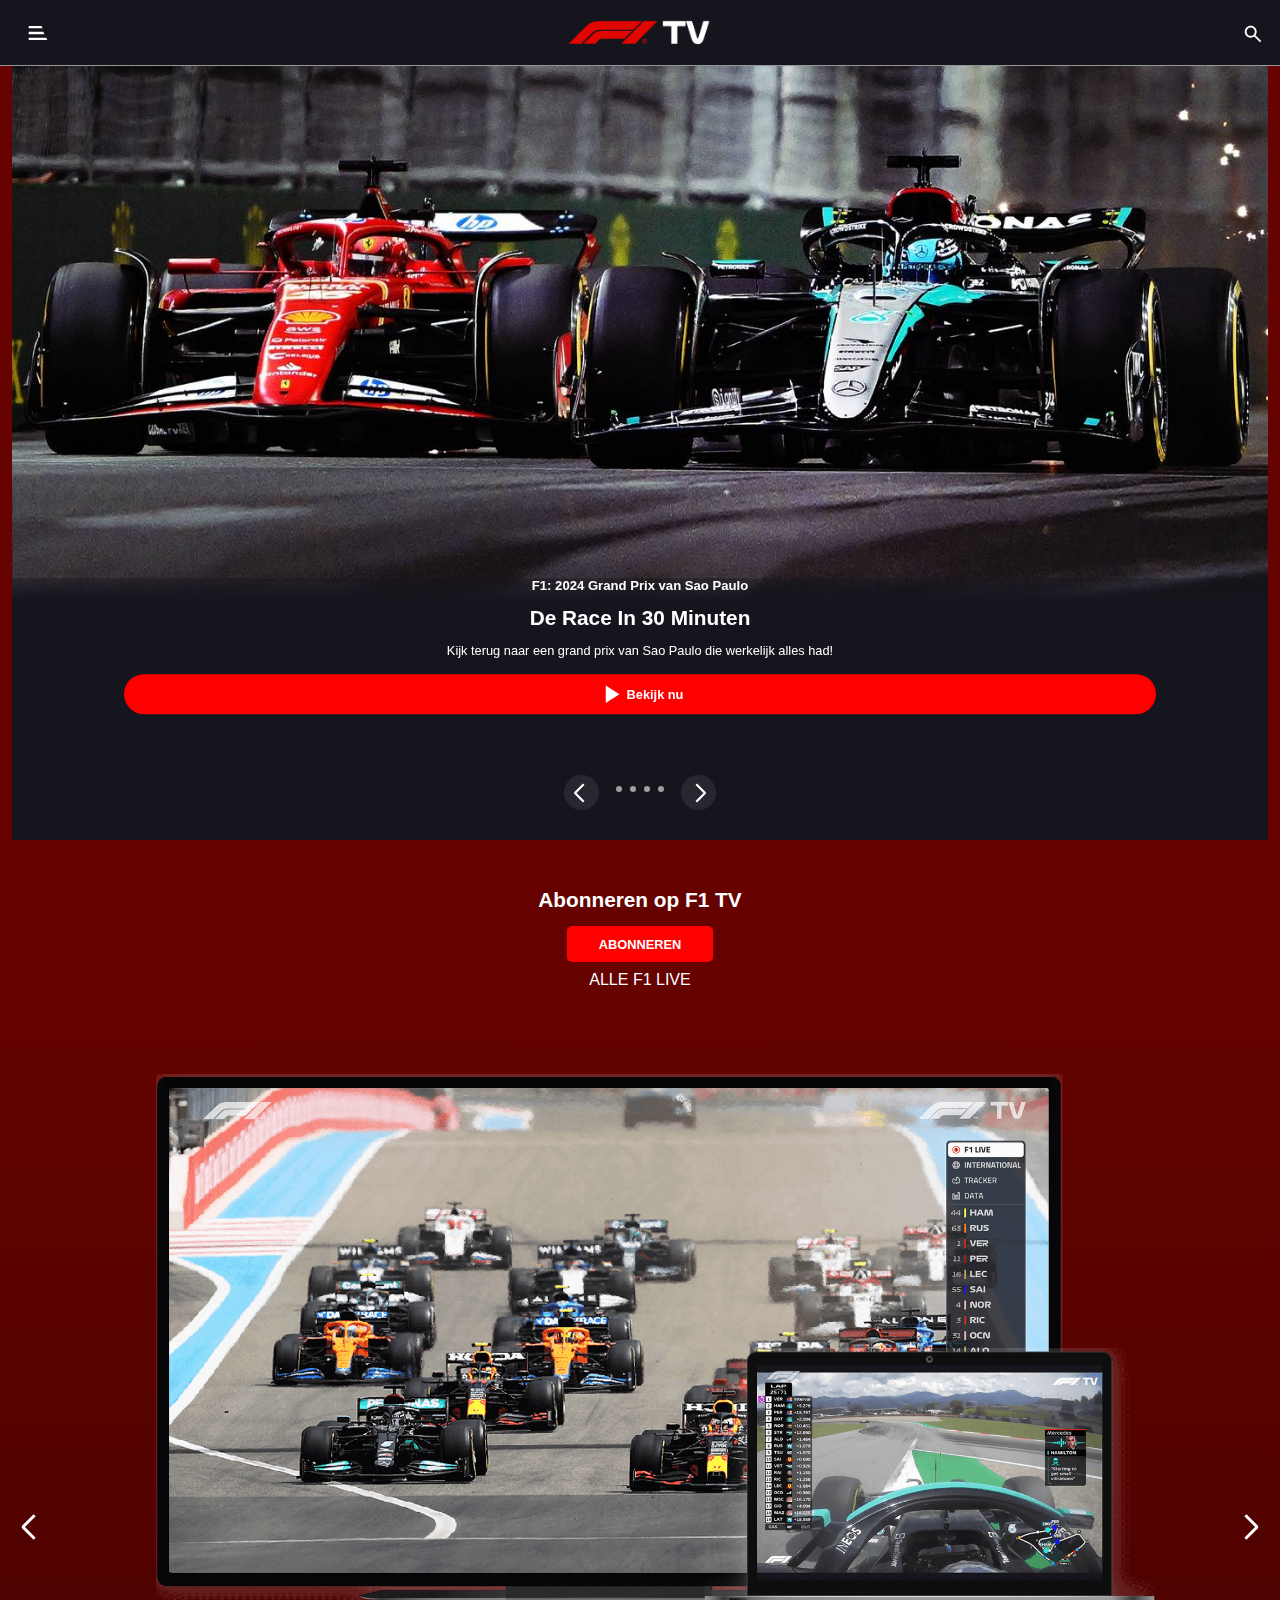
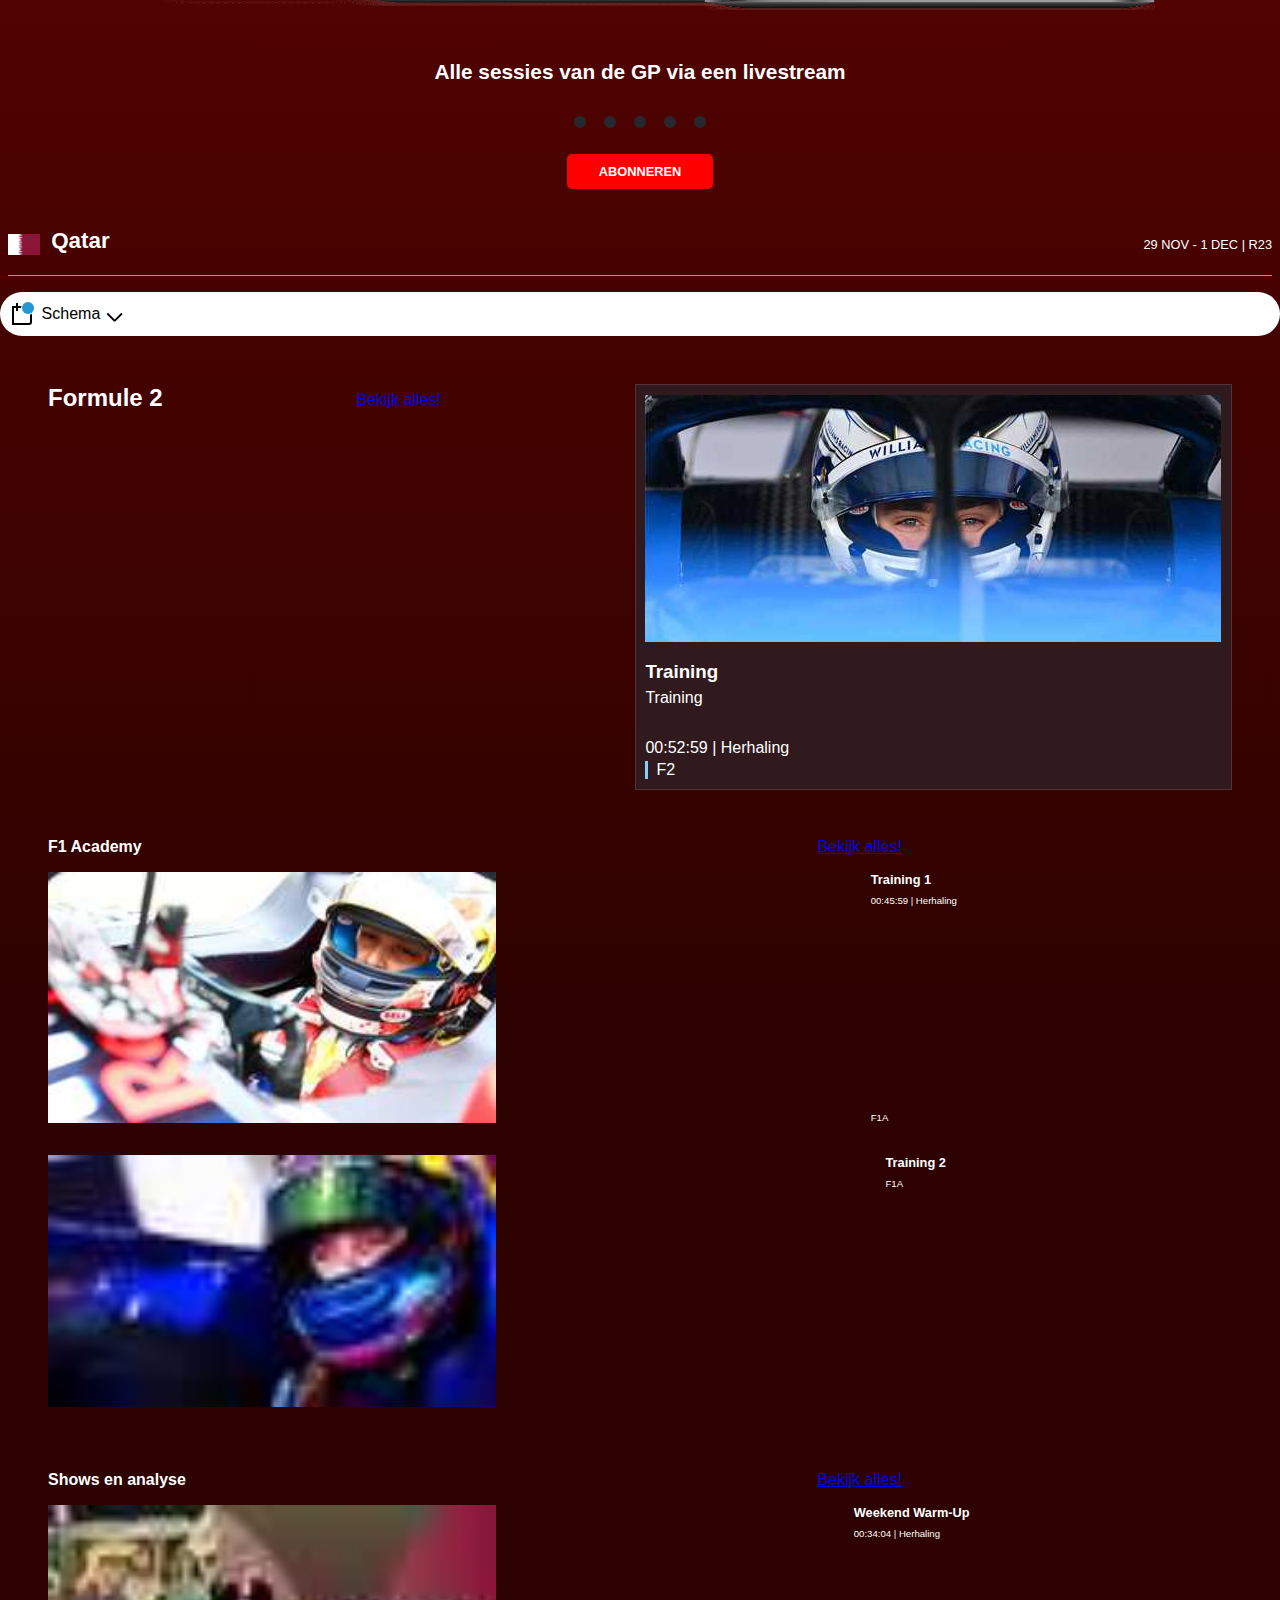
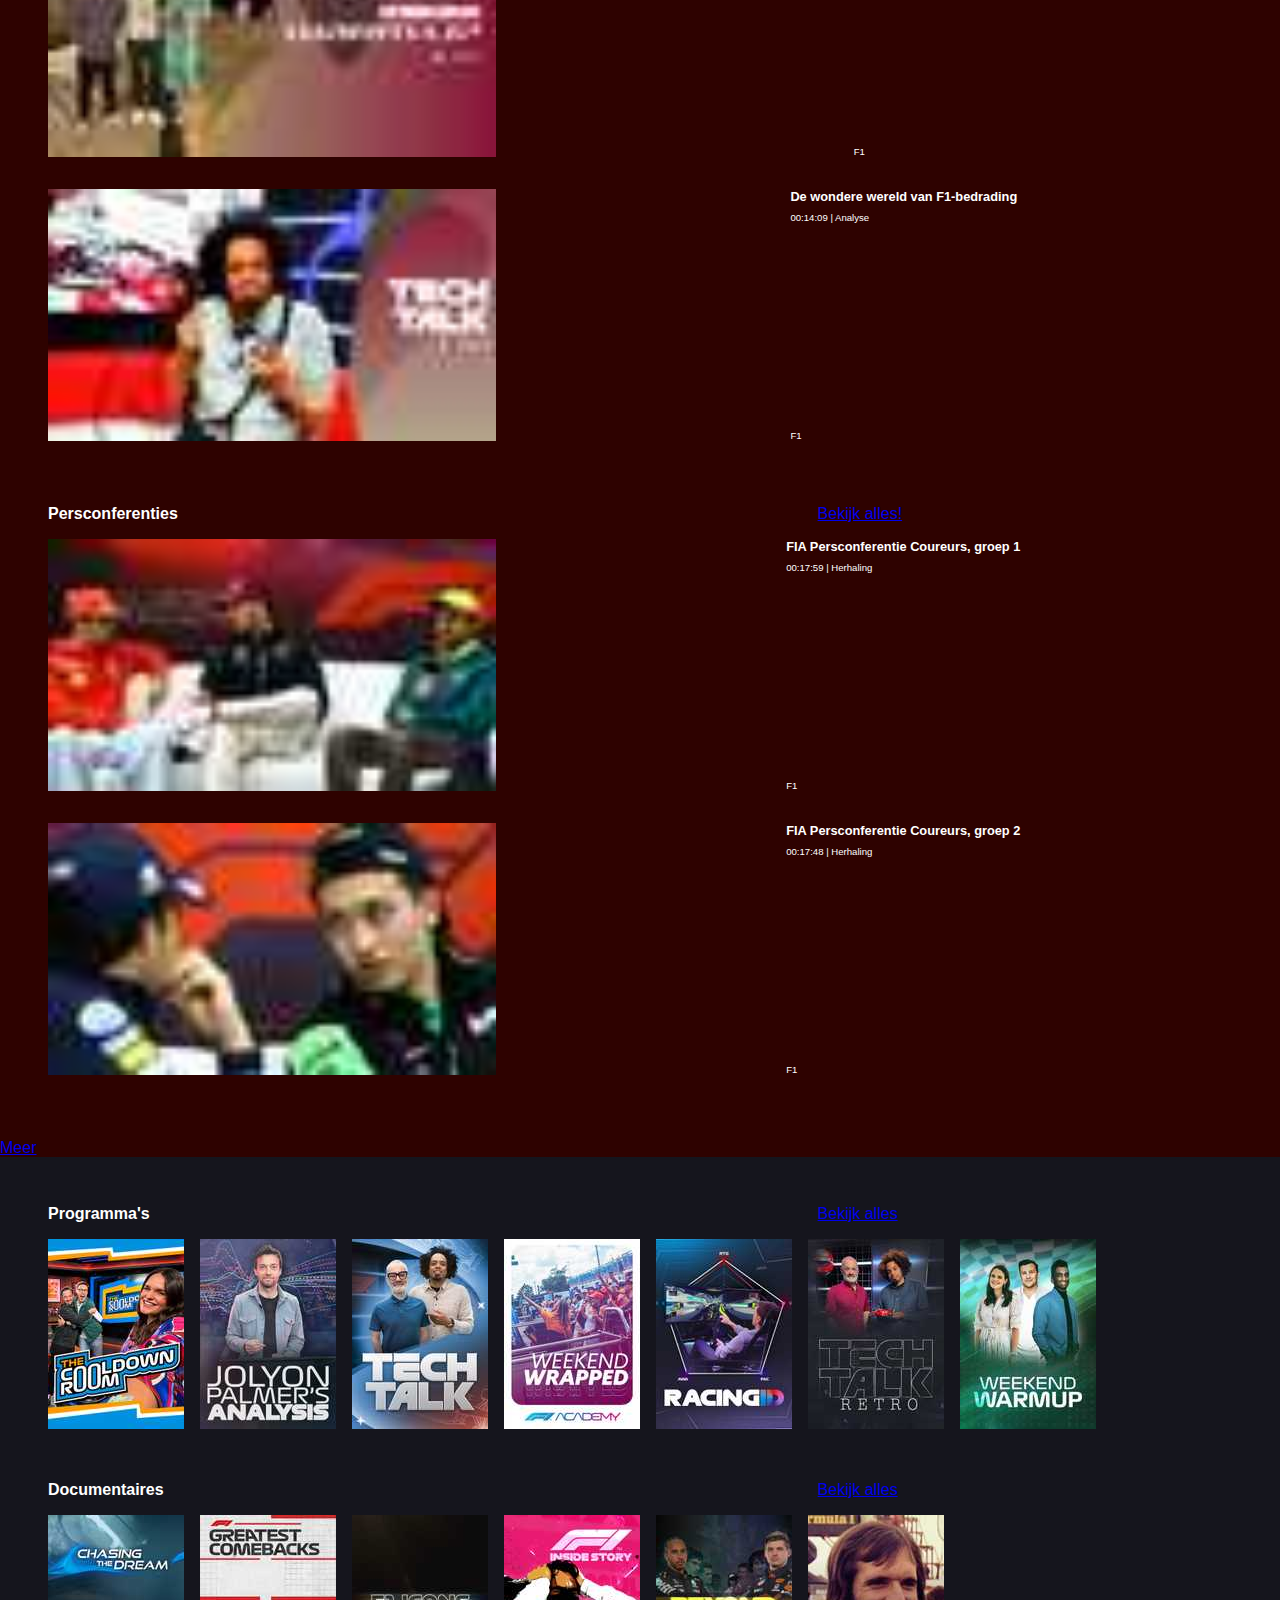
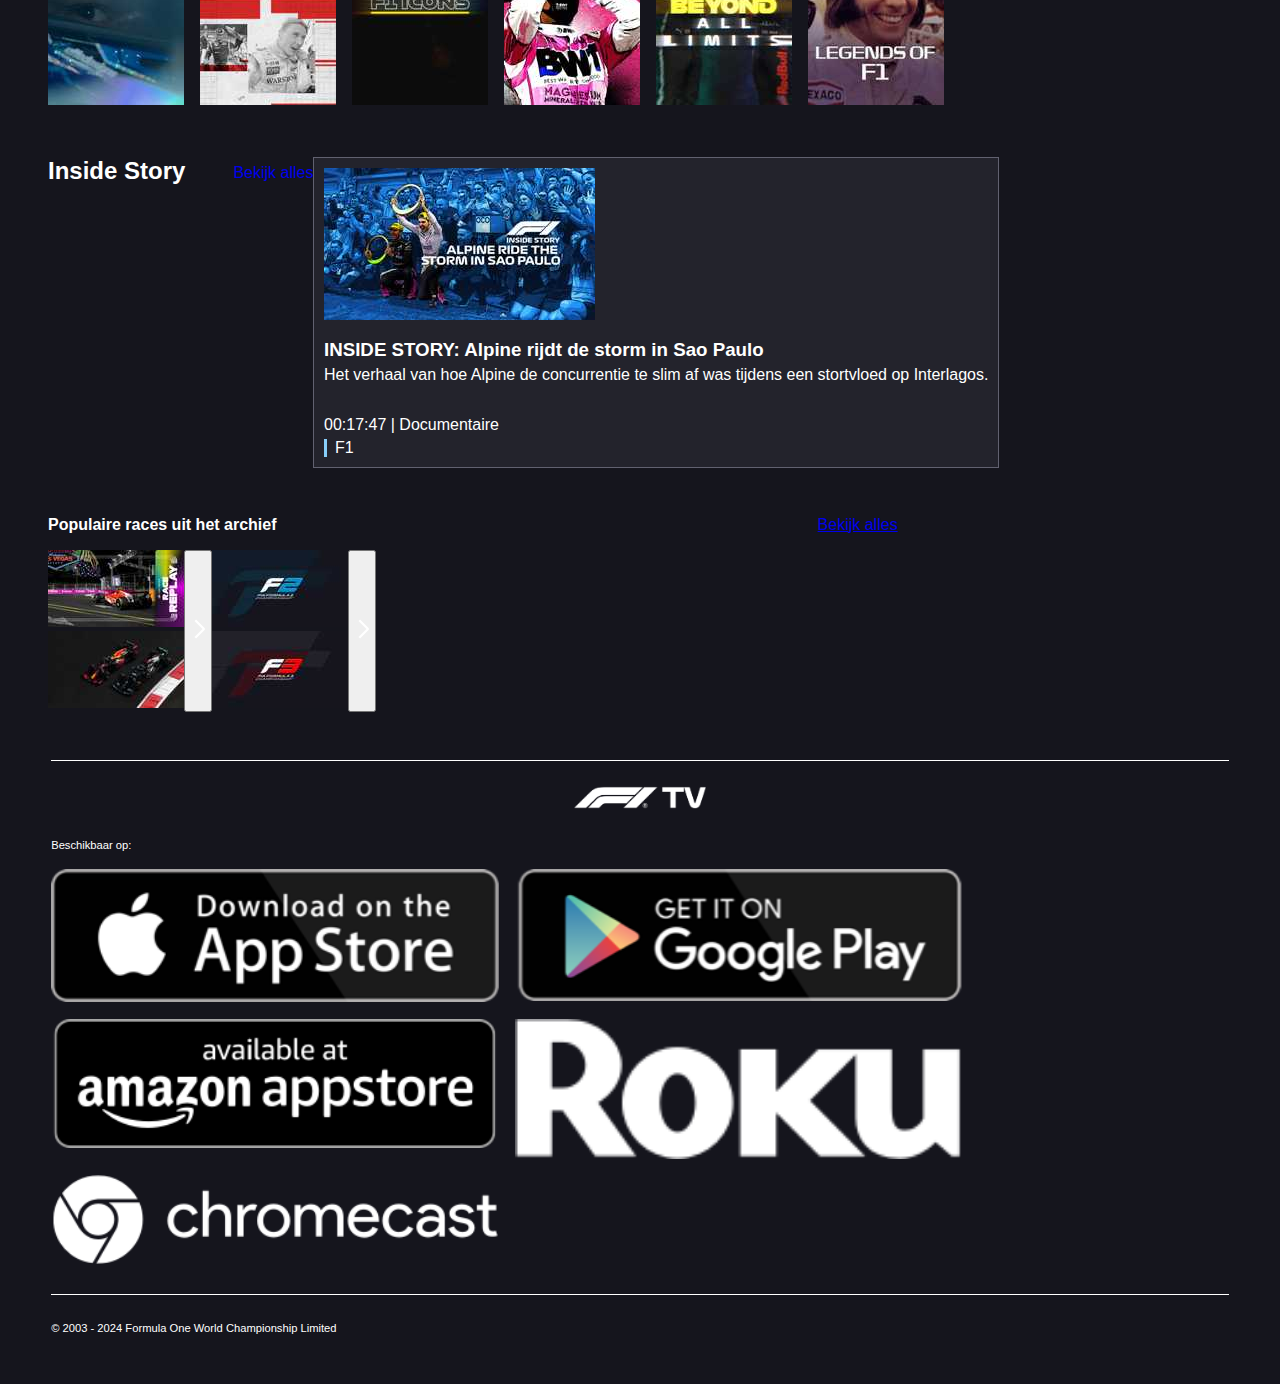
==== index.html @ 65fa96de "Push 7" ====
<!DOCTYPE html>
<html lang="nl">
	
<head>
	<meta charset="UTF-8">
	<meta name="author" content="Berend Janssen">
	<meta name="viewport" content="width=device-width, initial-scale=1">
	
	<title>F1TV</title>
	
	<link href="styles/style.css" rel="stylesheet">
	<link rel="icon" type="image/svg+xml" href="images/favicon.svg">
</head>

<body>
	<header>
		<nav>
			<ul>
				<li><button>
					<svg xmlns="http://www.w3.org/2000/svg" width="28" height="28" viewBox="0 0 28 28" fill="none" alt="Hamburger menu">
						<path d="M4.66675 21H23.3334L22.1667 18.6667H4.66675V21Z" fill="white"/>
						<path d="M4.66675 15.1667H20.4167L19.2501 12.8333H4.66675V15.1667Z" fill="white"/>
						<path d="M4.66675 9.33333H18.6667L17.5001 7H4.66675V9.33333Z" fill="white"/>
					</svg>
				</button></li>
				<li><img src="images/f1-tv-logo.webp" alt="F1TV logo"></li>
				<li><button>
					<svg xmlns="http://www.w3.org/2000/svg" width="22" height="22" viewBox="0 0 22 22" fill="none" alt="Vergrootglas">
						<path d="M17.9667 19.25L12.1917 13.475C11.7333 13.8417 11.2063 14.1319 10.6104 14.3458C10.0146 14.5597 9.38056 14.6667 8.70833 14.6667C7.04306 14.6667 5.63383 14.0898 4.48067 12.936C3.3275 11.7822 2.75061 10.373 2.75 8.70833C2.74939 7.04367 3.32628 5.63444 4.48067 4.48067C5.63506 3.32689 7.04428 2.75 8.70833 2.75C10.3724 2.75 11.7819 3.32689 12.9369 4.48067C14.0919 5.63444 14.6685 7.04367 14.6667 8.70833C14.6667 9.38056 14.5597 10.0146 14.3458 10.6104C14.1319 11.2063 13.8417 11.7333 13.475 12.1917L19.25 17.9667L17.9667 19.25ZM8.70833 12.8333C9.85417 12.8333 10.8283 12.4324 11.6307 11.6307C12.4331 10.8289 12.8339 9.85478 12.8333 8.70833C12.8327 7.56189 12.4318 6.58808 11.6307 5.78692C10.8295 4.98575 9.85539 4.58456 8.70833 4.58333C7.56128 4.58211 6.58747 4.98331 5.78692 5.78692C4.98636 6.59053 4.58517 7.56433 4.58333 8.70833C4.5815 9.85233 4.9827 10.8264 5.78692 11.6307C6.59114 12.4349 7.56495 12.8358 8.70833 12.8333Z" fill="white"/>
					</svg>
				</button></li>
			</ul>

			<div>
				<ul>
					<li><button>
						<svg xmlns="http://www.w3.org/2000/svg" width="20" height="20" viewBox="0 0 20 20" fill="none" alt="Hamburger menu sluiten">
							<path d="M19.75 3.67844L17.0716 1L10.375 7.69656L3.67844 1L1 3.67844L7.69656 10.375L1 17.0716L3.67844 19.75L10.375 13.0534L17.0716 19.75L19.75 17.0716L13.0534 10.375L19.75 3.67844Z" fill="white"/>
						</svg>
					</button></li>
					<li><img src="images/f1-tv-logo.webp" alt="F1TV logo"></li>
				</ul>
				<ul>
					<li><p>Hoofdpagina</p></li>
					<li><p>2024 seizoen</p></li>
					<li><p>Archief</p></li>
					<li><p>Programma's</p></li>
					<li><p>Documentaires</p></li>
					<li><p>Mijn lijst</p></li>
				</ul>
				<ul>
					<li><button>
						<svg xmlns="http://www.w3.org/2000/svg" width="16" height="16" viewBox="0 0 16 16" fill="none">
							<path d="M8.00005 1.59998C7.15136 1.59998 6.33742 1.93712 5.73731 2.53723C5.13719 3.13735 4.80005 3.95128 4.80005 4.79998C4.80005 5.64867 5.13719 6.4626 5.73731 7.06272C6.33742 7.66283 7.15136 7.99998 8.00005 7.99998C8.84874 7.99998 9.66267 7.66283 10.2628 7.06272C10.8629 6.4626 11.2 5.64867 11.2 4.79998C11.2 3.95128 10.8629 3.13735 10.2628 2.53723C9.66267 1.93712 8.84874 1.59998 8.00005 1.59998ZM5.60005 4.79998C5.60005 4.16346 5.85291 3.55301 6.30299 3.10292C6.75308 2.65283 7.36353 2.39998 8.00005 2.39998C8.63657 2.39998 9.24702 2.65283 9.69711 3.10292C10.1472 3.55301 10.4 4.16346 10.4 4.79998C10.4 5.4365 10.1472 6.04694 9.69711 6.49703C9.24702 6.94712 8.63657 7.19998 8.00005 7.19998C7.36353 7.19998 6.75308 6.94712 6.30299 6.49703C5.85291 6.04694 5.60005 5.4365 5.60005 4.79998Z" fill="#15151D"/>
							<path d="M12.5 8.49988L14.5 13.4999H13.5L12 9.49988H4L2.5 13.4999H1.5L3.5 8.49988H12.5Z" fill="#15151D"/>
						</svg>
						Inloggen
					</button></li>
					<li><button>Abonneren</button></li>
					<li><button>
						<svg xmlns="http://www.w3.org/2000/svg" width="16" height="16" viewBox="0 0 16 16" fill="none">
							<path d="M7.99989 10.3334C7.38105 10.3334 6.78756 10.0875 6.34998 9.64996C5.91239 9.21237 5.66656 8.61888 5.66656 8.00004C5.66656 7.3812 5.91239 6.78771 6.34998 6.35013C6.78756 5.91254 7.38105 5.66671 7.99989 5.66671C8.61873 5.66671 9.21222 5.91254 9.64981 6.35013C10.0874 6.78771 10.3332 7.3812 10.3332 8.00004C10.3332 8.61888 10.0874 9.21237 9.64981 9.64996C9.21222 10.0875 8.61873 10.3334 7.99989 10.3334ZM12.9532 8.64671C12.9799 8.43338 12.9999 8.22004 12.9999 8.00004C12.9999 7.78004 12.9799 7.56004 12.9532 7.33338L14.3599 6.24671C14.4866 6.14671 14.5199 5.96671 14.4399 5.82004L13.1066 3.51338C13.0266 3.36671 12.8466 3.30671 12.6999 3.36671L11.0399 4.03338C10.6932 3.77338 10.3332 3.54671 9.91323 3.38004L9.66656 1.61338C9.65302 1.53485 9.61212 1.46366 9.5511 1.41241C9.49009 1.36116 9.41291 1.33316 9.33323 1.33338H6.66656C6.49989 1.33338 6.35989 1.45338 6.33323 1.61338L6.08656 3.38004C5.66656 3.54671 5.30656 3.77338 4.95989 4.03338L3.29989 3.36671C3.15323 3.30671 2.97323 3.36671 2.89323 3.51338L1.55989 5.82004C1.47323 5.96671 1.51323 6.14671 1.63989 6.24671L3.04656 7.33338C3.01989 7.56004 2.99989 7.78004 2.99989 8.00004C2.99989 8.22004 3.01989 8.43338 3.04656 8.64671L1.63989 9.75338C1.51323 9.85338 1.47323 10.0334 1.55989 10.18L2.89323 12.4867C2.97323 12.6334 3.15323 12.6867 3.29989 12.6334L4.95989 11.96C5.30656 12.2267 5.66656 12.4534 6.08656 12.62L6.33323 14.3867C6.35989 14.5467 6.49989 14.6667 6.66656 14.6667H9.33323C9.49989 14.6667 9.63989 14.5467 9.66656 14.3867L9.91323 12.62C10.3332 12.4467 10.6932 12.2267 11.0399 11.96L12.6999 12.6334C12.8466 12.6867 13.0266 12.6334 13.1066 12.4867L14.4399 10.18C14.5199 10.0334 14.4866 9.85338 14.3599 9.75338L12.9532 8.64671Z" fill="white"/>
						</svg>
						Instellingen
					</button></li>
				</ul>
				<ul>
					<li><p>AUTHENTICS</p><img src="images/link-icon.svg" alt="Link out icon"></li>
					<li><p>STORE</p><img src="images/link-icon.svg" alt="Link out icon"></li>
					<li><p>TICKETS</p><img src="images/link-icon.svg" alt="Link out icon"></li>
					<li><p>HOSPITALITY</p><img src="images/link-icon.svg" alt="Link out icon"></li>
					<li><p>EXPERIENCES</p><img src="images/link-icon.svg" alt="Link out icon"></li>
				</ul>
				<ul>
					<li><p>F1®</p></li>
					<li><p>F2™</p></li>
					<li><p>F3™</p></li>
					<li><p>F1® ACADEMY</p></li>
				</ul>
			</div>
		</nav>

		<section class="headerCarouselHome">
			<article>
				<img src="images/Race_in_30_minuten.jpeg" alt="Thumbnail race in 30 minuten">
				<div>
					<p>F1: 2024 Grand Prix van Sao Paulo</p>
					<p>De Race In 30 Minuten</p>
					<p>Kijk terug naar een grand prix van Sao Paulo die werkelijk alles had!</p>
					<a href="race.html"><img src="images/Play.svg" alt="Speel af"><p>Bekijk nu</p></a>
				</div>
			</article>

			<ul>
				<li><button><img src="images/arrow-left-icon-klein.svg" alt="Pijl naar links"></button></li>
				<li><button></button></li>
				<li><button></button></li>
				<li><button></button></li>
				<li><button></button></li>
				<li><button><img src="images/arrow-right-icon-klein.svg" alt="Pijl naar rechts"></button></li>
			</ul>
		</section>
	</header>



	<main>
		<div class="weekendExpansie">
			<section class="abonneren">
				<h1>Abonneren op F1 TV</h1>
				<button>ABONNEREN</button>
			</section>
	
			<section class="abonneerCarousel">
				<article>
					<p>ALLE F1 LIVE</p>
					<img src="images/all-f1-live-v2.png" alt="Thumbnail">
					<p>Alle sessies van de GP via een livestream</p>
				</article>
				<ul>
					<li><button><img src="images/arrow-left-icon-groot.svg" alt="Pijl naar links"></button></li>
					<li><button></button></li>
					<li><button></button></li>
					<li><button></button></li>
					<li><button></button></li>
					<li><button></button></li>
					<li><button><img src="images/arrow-right-icon-groot.svg" alt="Pijl naar rechts"></button></li>
				</ul>
				<button>ABONNEREN</button>
			</section>
	
			<section class="schema">
				<ul>
					<li><img src="images/F1-Qatar/149.png" alt="Vlag van Qatar"></li>
					<li><h2>Qatar</h2></li>
					<li><p>29 NOV - 1 DEC | R23</p></li>
				</ul>
				<details>
					<summary>
						<svg xmlns="http://www.w3.org/2000/svg" width="24" height="24" viewBox="0 0 24 24" fill="none" alt="Kalender icoon">
							<g clip-path="url(#clip0_72_83)">
							<path d="M19 5H3L3 7V22H5H19C20.1046 22 21 21.1046 21 20V7C21 5.89543 20.1046 5 19 5Z" stroke="black" stroke-width="2" stroke-linecap="round"/>
							<path d="M8 2V1H6V2H8ZM6 8V9H8V8H6ZM18 2C18 1.44772 17.5523 1 17 1C16.4477 1 16 1.44772 16 2H18ZM16 5C16 5.55228 16.4477 6 17 6C17.5523 6 18 5.55228 18 5H16ZM6 2V8H8V2H6ZM16 2V5H18V2H16Z" fill="black"/>
							<circle cx="18" cy="6" r="7" fill="white"/>
							<circle cx="18" cy="6" r="6" fill="#2398D2"/>
							</g>
							<defs>
							<clipPath id="clip0_72_83">
							<rect width="24" height="24" fill="white"/>
							</clipPath>
							</defs>
						</svg>
						<p>Schema</p>
						<svg xmlns="http://www.w3.org/2000/svg" width="20" height="20" viewBox="0 0 24 24" fill="none" alt="Dropdown">
							<path d="M2 8.56043L3.5459 7L11.5459 15L19.5459 7L21.092 8.56043L12.6065 17.0459C12.3252 17.3271 11.9437 17.4851 11.546 17.4851C11.1483 17.4851 10.7668 17.3271 10.4855 17.0459L2 8.56043Z" fill="black"/>
						</svg>
					</summary>
					<div>
						<ul>
							<li>
								<svg xmlns="http://www.w3.org/2000/svg" width="24" height="24" viewBox="0 0 24 24" fill="none" alt="Pijl naar links">
									<path d="M13.9396 21.546L15.5 20.0001L7.5 12.0001L15.5 4.00012L13.9396 2.45402L5.45407 10.9395C5.17287 11.2208 5.01489 11.6023 5.01489 12C5.01489 12.3978 5.17287 12.7792 5.45407 13.0605L13.9396 21.546Z" fill="white"/>
								</svg>
							</li>
							<li>
								<svg xmlns="http://www.w3.org/2000/svg" width="24" height="24" viewBox="0 0 24 24" fill="none" alt="Pijl naar rechts">
									<path d="M10.0604 2.45398L8.5 3.99988L16.5 11.9999L8.5 19.9999L10.0604 21.546L18.5459 13.0605C18.8271 12.7792 18.9851 12.3977 18.9851 12C18.9851 11.6022 18.8271 11.2208 18.5459 10.9395L10.0604 2.45398Z" fill="white"/>
								</svg>
							</li>
						</ul>
						<ul>
							<li><button>ALLE</button></li>
							<li><button>F1</button></li>
							<li><button>F2</button></li>
							<li><button>F1A</button></li>
						</ul>
					</div>
				</details>
			</section>
	
			<section class="kaartjeWeekend">
				<h2>Formule 2</h2>
				<a href="#">Bekijk alles!</a>
				<article>
					<img src="images/F1-Qatar/landscape_hero_web(3).jpg" alt="">
					<h3>Training</h3>
					<p>Training</p>
					<p>00:52:59 | Herhaling</p>
					<p>F2</p>
				</article>
			</section>
	
			<section class="carouselVerticaal">
				<h2>F1 Academy</h2>
				<a href="#">Bekijk alles!</a>
				<article>
					<img src="images/F1-Qatar/landscape_web(1).jpg" alt="">
					<h3>Training 1</h3>
					<p>00:45:59 | Herhaling</p>
					<p>F1A</p>
				</article>
				<article>
					<img src="images/F1-Qatar/Training2.jpg" alt="">
					<h3>Training 2</h3>
					<p>F1A</p>
				</article>
			</section>
	
			<section class="carouselVerticaal">
				<h2>Shows en analyse</h2>
				<a href="#">Bekijk alles!</a>
				<article>
					<img src="images/F1-Qatar/landscape_web(2).jpg" alt="">
					<h3>Weekend Warm-Up</h3>
					<p>00:34:04 | Herhaling</p>
					<p>F1</p>
				</article>
				<article>
					<img src="images/F1-Qatar/landscape_web(3).jpg" alt="">
					<h3>De wondere wereld van F1-bedrading</h3>
					<p>00:14:09 | Analyse</p>
					<p>F1</p>
				</article>
			</section>
	
			<section class="carouselVerticaal">
				<h2>Persconferenties</h2>
				<a href="#">Bekijk alles!</a>
				<article>
					<img src="images/F1-Qatar/landscape_web(4).jpg" alt="">
					<h3>FIA Persconferentie Coureurs, groep 1</h3>
					<p>00:17:59 | Herhaling</p>
					<p>F1</p>
				</article>
				<article>
					<img src="images/F1-Qatar/landscape_web(5).jpg" alt="">
					<h3>FIA Persconferentie Coureurs, groep 2</h3>
					<p>00:17:48 | Herhaling</p>
					<p>F1</p>
				</article>
			</section>
	
			<a href="#">Meer</a>
		</div>
		

		<section class="carouselHorizontaal">
			<h2>Programma's</h2>
			<a href="#">Bekijk alles</a>
				<ul>
					<li>
						<img src="images/F1-Qatar/portrait_web.jpg" alt="The cooldown room thumbnail">
					</li>
					<li>
						<img src="images/F1-Qatar/portrait_web(1).jpg" alt="Jolyon Palmer's analysis thumbnail">
					</li>
					<li>
						<img src="images/F1-Qatar/portrait_web(2).jpg" alt="The cooldown room thumbnail">
					</li>
					<li>
						<img src="images/F1-Qatar/portrait_web(3).jpg" alt="Jolyon Palmer's analysis thumbnail">
					</li>
					<li>
						<img src="images/F1-Qatar/portrait_web(4).jpg" alt="The cooldown room thumbnail">
					</li>
					<li>
						<img src="images/F1-Qatar/portrait_web(5).jpg" alt="Jolyon Palmer's analysis thumbnail">
					</li>
					<li>
						<img src="images/F1-Qatar/portrait_web(6).jpg" alt="The cooldown room thumbnail">
					</li>
				</ul>
			<button>
				<svg xmlns="http://www.w3.org/2000/svg" width="24" height="24" viewBox="0 0 24 24" fill="none">
					<path d="M10.0604 2.45398L8.5 3.99988L16.5 11.9999L8.5 19.9999L10.0604 21.546L18.5459 13.0605C18.8271 12.7792 18.9851 12.3977 18.9851 12C18.9851 11.6022 18.8271 11.2208 18.5459 10.9395L10.0604 2.45398Z" fill="white"/>
				</svg>
			</button>
		</section>	

		<section class="carouselHorizontaal">
			<h2>Documentaires</h2>
			<a href="#">Bekijk alles</a>
			<ul>
				<li>
					<img src="images/F1-Qatar/portrait_web(7).jpg" alt="Chasing the dream thumbnail">
				</li>
				<li>
					<img src="images/F1-Qatar/portrait_web(8).jpg" alt="F1's greatest comebacks thumbnail">
				</li>
				<li>
					<img src="images/F1-Qatar/portrait_web(9).jpg" alt="Chasing the dream thumbnail">
				</li>
				<li>
					<img src="images/F1-Qatar/portrait_web(10).jpg" alt="F1's greatest comebacks thumbnail">
				</li>
				<li>
					<img src="images/F1-Qatar/portrait_web(11).jpg" alt="Chasing the dream thumbnail">
				</li>
				<li>
					<img src="images/F1-Qatar/portrait_web(12).jpg" alt="F1's greatest comebacks thumbnail">
				</li>
			</ul>
			<button>
				<svg xmlns="http://www.w3.org/2000/svg" width="24" height="24" viewBox="0 0 24 24" fill="none">
					<path d="M10.0604 2.45398L8.5 3.99988L16.5 11.9999L8.5 19.9999L10.0604 21.546L18.5459 13.0605C18.8271 12.7792 18.9851 12.3977 18.9851 12C18.9851 11.6022 18.8271 11.2208 18.5459 10.9395L10.0604 2.45398Z" fill="white"/>
				</svg>
			</button>
		</section>	

		<section class="kaartje">
			<h2>Inside Story</h2>
			<a href="#">Bekijk alles</a>
			<article>
				<img src="images/F1-Qatar/landscape_web(6).jpg" alt="Alpine ride the storm in Sao Paulo thumbnail">
				<h3>INSIDE STORY: Alpine rijdt de storm in Sao Paulo</h3>
				<p>Het verhaal van hoe Alpine de concurrentie te slim af was tijdens een stortvloed op Interlagos.</p>
				<p>00:17:47 | Documentaire</p>
				<p>F1</p>
			</article>
		</section>

		<section class="carouselHorizontaalKlein">
			<h2>Populaire races uit het archief</h2>
			<a href="#">Bekijk alles</a>
			<ul>
				<li>
					<img src="images/F1-Qatar/landscape_web(7).jpg" alt="2023 Grand Prix van Las Vegas thumbnail">
				</li>
				<li>
					<img src="images/F1-Qatar/landscape_web(8).jpg" alt="2021 Grand Prix van Abu Dhabi thumbnail">
				</li>
			</ul>
			<button>
				<svg xmlns="http://www.w3.org/2000/svg" width="24" height="24" viewBox="0 0 24 24" fill="none">
					<path d="M10.0604 2.45398L8.5 3.99988L16.5 11.9999L8.5 19.9999L10.0604 21.546L18.5459 13.0605C18.8271 12.7792 18.9851 12.3977 18.9851 12C18.9851 11.6022 18.8271 11.2208 18.5459 10.9395L10.0604 2.45398Z" fill="white"/>
				</svg>
			</button>
			<ul>
				<li>
					<img src="images/F1-Qatar/landscape_web(18).jpg" alt="Formula 2 thumbnail">
				</li>
				<li>
					<img src="images/F1-Qatar/landscape_web(19).jpg" alt="Formula 3 thumbnail">
				</li>
			</ul>
			<button>
				<svg xmlns="http://www.w3.org/2000/svg" width="24" height="24" viewBox="0 0 24 24" fill="none">
					<path d="M10.0604 2.45398L8.5 3.99988L16.5 11.9999L8.5 19.9999L10.0604 21.546L18.5459 13.0605C18.8271 12.7792 18.9851 12.3977 18.9851 12C18.9851 11.6022 18.8271 11.2208 18.5459 10.9395L10.0604 2.45398Z" fill="white"/>
				</svg>
			</button>
		</section>	
	</main>



	<footer>
		<div>
			<img src="images/F1LogoMicroWhite.avif" alt="F1TV logo">
		</div>
			
		<div>
			<p>Beschikbaar op:</p>
			<ul>
				<li><a href="https://apps.apple.com/us/app/f1-tv/id1315007279"><img src="images/apple.png" alt=""></a></li>
				<li><a href="https://play.google.com/store/apps/details?id=com.formulaone.production&hl=en&gl=US&pli=1"><img src="images/Googleplay.png" alt=""></a></li>
				<li><a href="https://www.amazon.co.uk/Formula-One-Digital-Media-Limited/dp/B077VPVD47"><img src="images/amazon.png" alt=""></a></li>
				<li><a href="https://channelstore.roku.com/details/4af8eceac36ccd8b432a2d37712dde90/f1-tv"><img src="images/roku.png" alt=""></a></li>
				<li><a href=""><img src="images/Chromecast.png" alt=""></a></li>	
			</ul>
		</div>
			
		<div>
			<p>© 2003 - 2024 Formula One World Championship Limited</p>
		</div>
	</footer>

	<script defer src="scripts/script.js"></script>
</body>
	
</html>
---- styles/style.css ----
/**************/
/* CSS REMEDY */
/**************/
*, *::after, *::before {
  box-sizing:border-box;  
  margin: 0;
  padding: 0;
}


/****************/
/* JOUW STYLING */
/****************/

/* jouw code */

body {
	background-color: rgb(21, 21, 29);
	color: white;
	font-family: 'Open Sans', sans-serif;
}

li {
	list-style-type: none;
}

/*--------*/
/* Header */
/*--------*/


header img {
	max-width: 100%;
}

/* Eerste ul, sticky navbar */
header nav ul:nth-of-type(1) {
	position: fixed;
	top: 0em;
	z-index: 1;
	width: 100%;
	display: flex;
	justify-content: space-between;
	padding: 1em 1em 0.8em 1.5em;
	background-color: rgb(21, 21, 29);
	border-bottom: solid 0.01px rgb(150, 150, 150);
}

/* navbar iconen */
header nav ul:nth-of-type(1) button {
	background: none;
	border: none;
	padding: 0.2em 0 0 0;
}

/* F1TV logo navbar */
header nav ul:nth-of-type(1) li:nth-of-type(2) {
	width: 9.9em;
	margin-right: 1em;
}

/* zoek icon omlaag */
header nav ul:nth-of-type(1) li:nth-of-type(3) {
	padding: 0.3em 0 0 0;
}

/* Hamburger menu div */
header nav div {
	background-color: rgb(21, 21, 29);
	position: fixed;
	top: 0;
	left: 0;
	translate: -100% 0;
} 

header nav div.openMenu {
	position: fixed;
	top: 0;
	left: 0;
	translate: 0 0;
	transition: 300ms;
	z-index: 2;
	height: 100vh;
	overflow: scroll;
}

body.stopScrollen {
	overflow: hidden;
}

/* Eerste ul hamburger menu */
header nav div ul:nth-of-type(1) {
	margin: 0.3em 0 0 0;
	border-bottom: none;
}

/* F1TV logo in hamburger menu */
header nav div ul:nth-of-type(1) li:nth-of-type(2) {
	margin-right: 5.25em;
}

header nav div ul:nth-of-type(1) li:nth-of-type(2) img {
	width: 9em;
}


/* Tweede ul hamburger menu */
header nav div ul:nth-of-type(2) {
	padding: 5em 0.6em 0.8em 1.1em;
	display: flex;
	flex-direction: column;
	border: none;
	margin-right: 0.5em;
}

header nav div ul:nth-of-type(2) li {
	padding: 0.8em 0 0.8em 0;
}

header nav div ul:nth-of-type(2) li:nth-of-type(1) {
	border-bottom: solid 1.5px white;
	border-right: solid 1.5px white;
	border-radius: 5px;
}

/* Derde ul hamburger menu */
header nav div ul:nth-of-type(3) {
	padding: 0.5em;
	display: flex;
	flex-direction: column;
	justify-content: center;
	align-items: center;
}

/* Derde ul buttons */
header nav div ul:nth-of-type(3) li button {
	margin: 0.5em;
	padding: 0.8em;
	width: 25em;
	border-radius: 72px;
	border: none;
}

header nav div ul:nth-of-type(3) li:nth-of-type(2) button {
	background-color: red;
	color: white;
}

header nav div ul:nth-of-type(3) li:nth-of-type(3) button {
	background-color: rgb(21, 21, 29);
	color: white;
	border: solid 0.01px rgb(150, 150, 150);
}

/* Vierde ul hamburger menu */
header nav div ul:nth-of-type(4) {
	padding: 0.5em;
	display: flex;
	flex-wrap: wrap;
	margin: 1em 1.3em 1em 0.8em;
}

/* Vierde ul list items */
header nav div ul:nth-of-type(4) li {
	display: flex;
	flex-direction: row;
	justify-content: space-between;
	flex-basis: 100%;
	margin: 1em 0 0 0;
	font-size: 0.8em;
}

/* Vijfde ul hamburger menu */
header nav div ul:nth-of-type(5) {
	display: flex;
	margin: 1em 0 1em 1.3em;
}

/* Vijfde ul list items */
header nav div ul:nth-of-type(5) li {
	margin: 0 1.3em 0 0;
	color: rgb(150, 150, 150);
	display: flex;
}


/* Header Carousel Homepagina */

.headerCarouselHome {
	margin: 4em 0 0 0;
	border-left: solid 0.8em rgb(102, 3, 0);
	border-right: solid 0.8em rgb(102, 3, 0);
}

.headerCarouselHome article div {
	background: linear-gradient(180deg, rgba(0, 0, 0, 0.00) -10%, #15151D 15%);
	translate: 0em -1.8em;
	display: flex;
	flex-direction: column;
}

/* Tekst in afbeelding */
.headerCarouselHome article div p:nth-of-type(1) {
	display: flex;
	justify-content: center;
	margin: 0 0 1em 0;
	font-size: 0.82em;
	font-weight: 650;
}

.headerCarouselHome article div p:nth-of-type(2){
	display: flex;
	justify-content: center;
	font-size: 1.3em;
	font-weight: 700;
}

.headerCarouselHome article div p:nth-of-type(3) {
	margin: 1em 2em 0 2em;
	display: flex;
	justify-content: center;
	text-align: center;
	font-size: 0.8em;
}


/* Bekijk nu */

.headerCarouselHome article div a {
	background-color: red;
	padding: 0 0.4em 0 0.4em;
	margin: 1em 7em 1em 7em;
	border-radius: 100px;
	color: white;
	display: flex;
	justify-content: center;
	align-items: center;
}

.headerCarouselHome article div a:link {
	text-decoration: none;
	color: white;
}

.headerCarouselHome article div a:hover {
	text-decoration: none;
	color: white;
}

.headerCarouselHome article div a:visited {
	text-decoration: none;
	color: white;
}

.headerCarouselHome article div a:active {
	text-decoration: none;
	color: rgb(255, 155, 155);
}

.headerCarouselHome article div a p:nth-of-type(1) {
	margin-top: 1em;
	font-size: 0.8em;
	font-weight: 700;
}

/* Carousel 1 buttons */
.headerCarouselHome ul {
	display: flex;
	justify-content: center;
	margin: 1em 0 0 0;
	padding-bottom: 1em;
}

.headerCarouselHome ul li button {
	background: rgb(150, 150, 150);
	border: solid 3px rgb(161, 159, 161);
	border-radius: 100%;
	margin: 0.3em;
}

.headerCarouselHome ul li:nth-of-type(1) button {
	background: rgb(39, 39, 48);
	padding: 0.4em 0.4em 0.2em 0.4em;
	margin: 0 1em 1em 0;
	border: none;
}

.headerCarouselHome ul li:nth-of-type(6) button {
	background: rgb(39, 39, 48);
	padding: 0.4em 0.4em 0.2em 0.4em;
	margin: 0 0 1em 1em;
	border: none;
}



/*------*/
/* Main */
/*------*/



/* WeekendExpansie */
.weekendExpansie {
	background: linear-gradient(180deg, #660300 3.53%, #2E0200 49.82%);
}

/* H1 */
.abonneren {
	display: flex;
	justify-content: center;
	align-items: center;
	flex-direction: column;

	padding-top: 3em;
}

h1 {
	font-size: 1.3em;
	font-weight: 550;
	margin-bottom: 0.7em;
}

.abonneren button {
	padding: 0.8em 2.5em 0.8em 2.5em;
	border: none;
	border-radius: 5px;
	font-size: 0.8em;
	font-weight: bold;
	color: white;
	background-color: red;
}



/* Carousel 2 */
.abonneerCarousel article:nth-of-type(1) {
	display: grid;
}

.abonneerCarousel article:nth-of-type(1) p:nth-of-type(1) {
	display: flex;
	justify-content: center;
	font-weight: 500;
	margin: 0.6em 0 2em 0;
}

.abonneerCarousel article:nth-of-type(1) img {
	width: 87%;
	justify-self: center;
}

.abonneerCarousel article:nth-of-type(1) p:nth-of-type(2) {
	display: flex;
	justify-content: center;
	text-align: center;
	font-size: 1.3em;
	font-weight: 600;
	margin-top: 0.6em;
}	



/* Carousel 2 buttons */
.abonneerCarousel ul {
	display: flex;
	justify-content: center;
	position: relative;
	margin-top: 2em;
}

.abonneerCarousel ul li:nth-of-type(1) button {
	position: absolute;
	top: -16em;
	left: 0.5em;

	background: none;
	border: none;
	size: 300%;
}

.abonneerCarousel ul li:nth-of-type(7) button {
	position: absolute;
	top: -16em;
	right: 0.5em;

	background: none;
	border: none;
}

.abonneerCarousel button {
	display: flex;
	justify-self: center;
	margin-top: 2em;
	margin-bottom: 3em;
	padding: 0.8em 2.5em 0.8em 2.5em;
	border: none;
	border-radius: 5px;
	font-size: 0.8em;
	font-weight: 600;
	color: white;
	background-color: red;
}

.abonneerCarousel ul li button {
	border: solid 6px rgb(39, 39, 48);
	border-radius: 100%;
	background: none;
	margin: 0 0.7em 0 0.7em;
	padding: 0;
}



/* Schema */
.schema ul {
	display: flex;
	margin: 1em 0.5em 1em 0.5em;
	padding-bottom: 1em;
	border-bottom: solid 1px rgb(150, 150, 150);
}

.schema ul li:nth-of-type(1) img {
	margin-top: 0.4em;
	width: 2em;
}

.schema ul li:nth-of-type(2) h2 {
	font-size: 1.4em;
	margin-left: 0.5em;
}

.schema ul li:nth-of-type(3) {
	margin-top: 0.7em;
	margin-left: auto;
	font-size: 0.8em;
}

.schema details summary {
	display: flex;
	margin-left: auto;
	margin-right: auto;
	background-color: white;
	color: black;
	padding: 0.6em;
	border-radius: 72px;
}

.schema details > summary {
	list-style: none;
	display: flex;
}

.schema details summary p {
	margin: 0.2em 0 0 0.5em;
}

.schema details summary svg:nth-of-type(2) {
	margin: 0.3em 0 0 0.3em;
}

/* Uitklap gebeuren */
.schema details div ul {
	border: none;
}


/* SchemaCarousel */




/* KaartjeWeekend */
.kaartjeWeekend {
	display: flex;
	flex-wrap: wrap;
	margin: 3em;
	justify-content: space-between;
}

.kaartjeWeekend img {
	max-width: 100%;
}

/* KaartjeWeekend - Bekijk alles knop */
.kaartjeWeekend a {
	margin: 0.4em 0 0 0;
	text-decoration: none;
}

.kaartjeWeekend h2 {
	margin-bottom: 0.5em;
}



/* KaartjeWeekend - kaartje */
.kaartjeWeekend article {
	padding: 0.6em;
	border: solid 1px rgb(84, 50, 55);
	background-color: rgb(48, 26, 29);
}

.kaartjeWeekend article h3 {
	margin: 0.8em 0 0.3em 0;
}

.kaartjeWeekend article p:nth-of-type(2) {
	margin: 2em 0 0.3em 0;
}

.kaartjeWeekend article p:nth-of-type(3) {
	padding: 0 0 0 0.5em;
	border-left: solid 3px lightskyblue;
}



/* CarouselVerticaal */
.carouselVerticaal {
	margin: 3em;
	padding: 0;
	display: flex;
	flex-direction: row;
	flex-wrap: wrap;
}

.carouselVerticaal h2 {
	display: flex;
	flex-basis: 65%;
	font-size: 1em;
}

.carouselVerticaal a {
	display: flex;
	flex-basis: 35%;
}

.carouselVerticaal article {
	display: grid;
	gap: 0.5em;
	grid-template-columns: auto auto auto auto auto auto auto;
	grid-template-rows: auto auto auto;

	margin: 1em 0 1em 0;
	width: 100vw;
}

.carouselVerticaal article img {
	grid-column-start: 1;
	grid-column-end: 5;
	grid-row-start: 1;
	grid-row-end: 5;

	width: 35vw;
}

.carouselVerticaal article h3 {
	grid-column-start: 5;
	grid-column-end: 8;
	grid-row: 1;

	font-size: 0.8em;
}

.carouselVerticaal article p:nth-of-type(1) {
	grid-column-start: 5;
	grid-column-end: 8;
	grid-row: 2;

	font-size: 0.6em;
}

.carouselVerticaal article p:nth-of-type(2) {
	grid-column-start: 5;
	grid-column-end: 8;
	grid-row: 4;

	font-size: 0.6em;
}



/* CarouselHorizontaal */
.carouselHorizontaal {
	position: relative;
	margin: 3em;
	padding: 0;
	display: flex;
	flex-direction: row;
	flex-wrap: wrap;
}

.carouselHorizontaal h2 {
	display: flex;
	flex-basis: 65%;
	font-size: 1em;
	margin-bottom: 1em;
}

.carouselHorizontaal a {
	display: flex;
	flex-basis: 35%;
	margin-bottom: 1em;
}

.carouselHorizontaal ul {
	display: flex;
	overflow-x: scroll;
	scroll-snap-type: x mandatory;
	gap: 1em;
}

.carouselHorizontaal ul li {
	flex: 0 0 auto;
	scroll-snap-align: center;
}

.carouselHorizontaal button {
	position: absolute;
	top: 50%;
	right: -8%;

	border: none;
	border-radius: 100%;
	background-color: rgb(	39, 39,	48);
	padding: 0.6em 0.7em 0.5em 0.7em;
}



/* Kaartje */
.kaartje {
	display: flex;
	flex-wrap: wrap;
	margin: 3em;
}



/* Kaartje - Bekijk alles knop */
.kaartje a {
	margin: 0.4em 0 0 3em;
	text-decoration: none;
}

.kaartje h2 {
	margin-bottom: 0.5em;
}



/* Kaartje - kaartje */
.kaartje article {
	padding: 0.6em;
	border: solid 1px rgb(97, 97, 112);
	background-color: rgb(35, 35, 44);
}

.kaartje article h3 {
	margin: 0.8em 0 0.3em 0;
}

.kaartje article p:nth-of-type(2) {
	margin: 2em 0 0.3em 0;
}

.kaartje article p:nth-of-type(3) {
	padding: 0 0 0 0.5em;
	border-left: solid 3px lightskyblue;
}



/* CarouselHorizontaalKlein */
.carouselHorizontaalKlein {
	position: relative;
	margin: 3em;
	padding: 0;
	display: flex;
	flex-direction: row;
	flex-wrap: wrap;
}

.carouselHorizontaalKlein h2 {
	display: flex;
	flex-basis: 65%;
	font-size: 1em;
	margin-bottom: 1em;
}

.carouselHorizontaalKlein a {
	display: flex;
	flex-basis: 35%;
	margin-bottom: 1em;
}


/*--------*/
/* Footer */
/*--------*/

footer {
	margin-left: 3.2em;
	margin-right: 3.2em;
	border-top: solid 0.1px white;
}

footer div:nth-of-type(1) img {
	display: block;
	margin-left: auto;
	margin-right: auto;
	margin-top: 1em;
	margin-bottom: 1em;
	width: 9.5em;
}

footer div:nth-of-type(2) {
	padding-bottom: 1.6em;
	border-bottom: solid 0.1px white;
}

footer div:nth-of-type(2) p {
	margin: 0;
}

footer div ul {
	display: flex;
	flex-wrap: wrap;
}

footer div:nth-of-type(2) ul li {
	flex-wrap: wrap;
	margin: 0.3em 1em 0 0;
}

footer div:nth-of-type(2) ul li img {
	margin-top: 0.5em;
	width: 100%;
}	

footer div ul li {
	flex-basis: 38%;
}

footer div p {
	margin: 2em 0 4em 0;
	font-size: 0.7em;
	font-weight: 400;
	line-height: 2em;
}
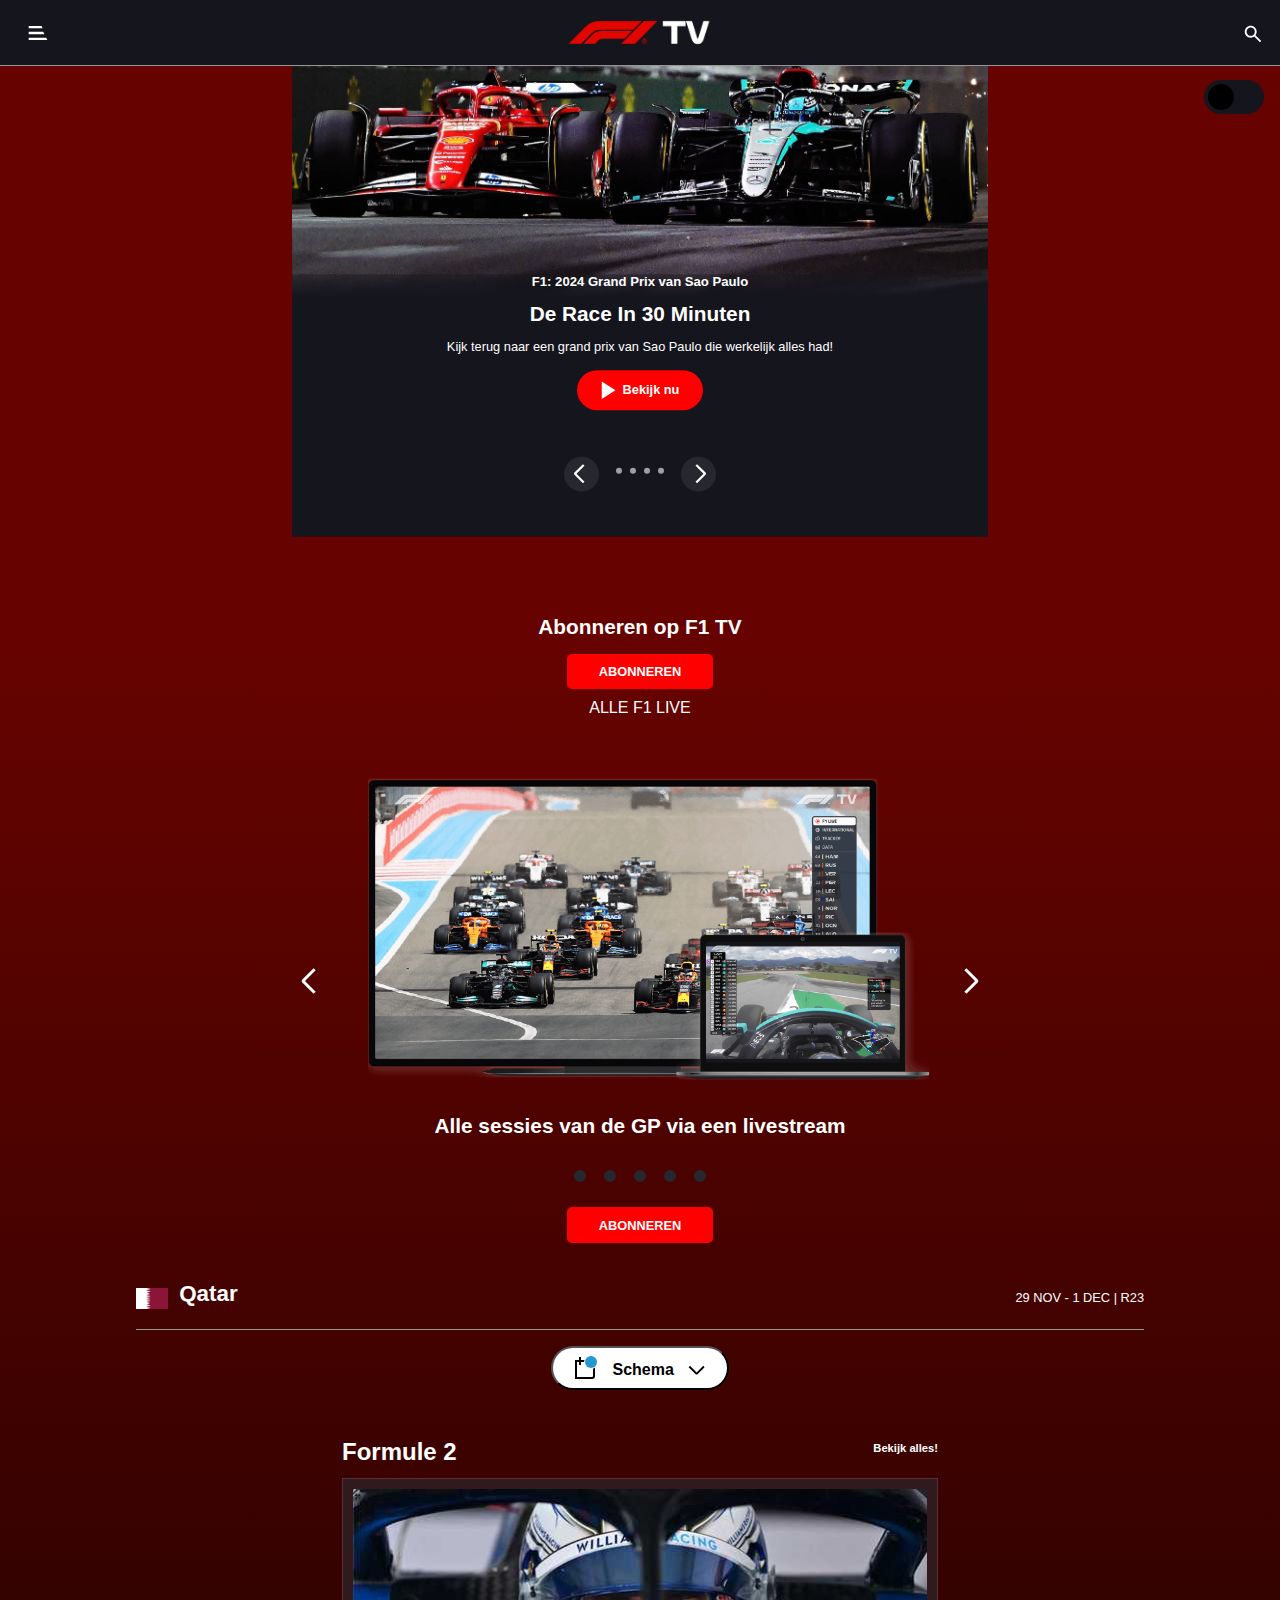
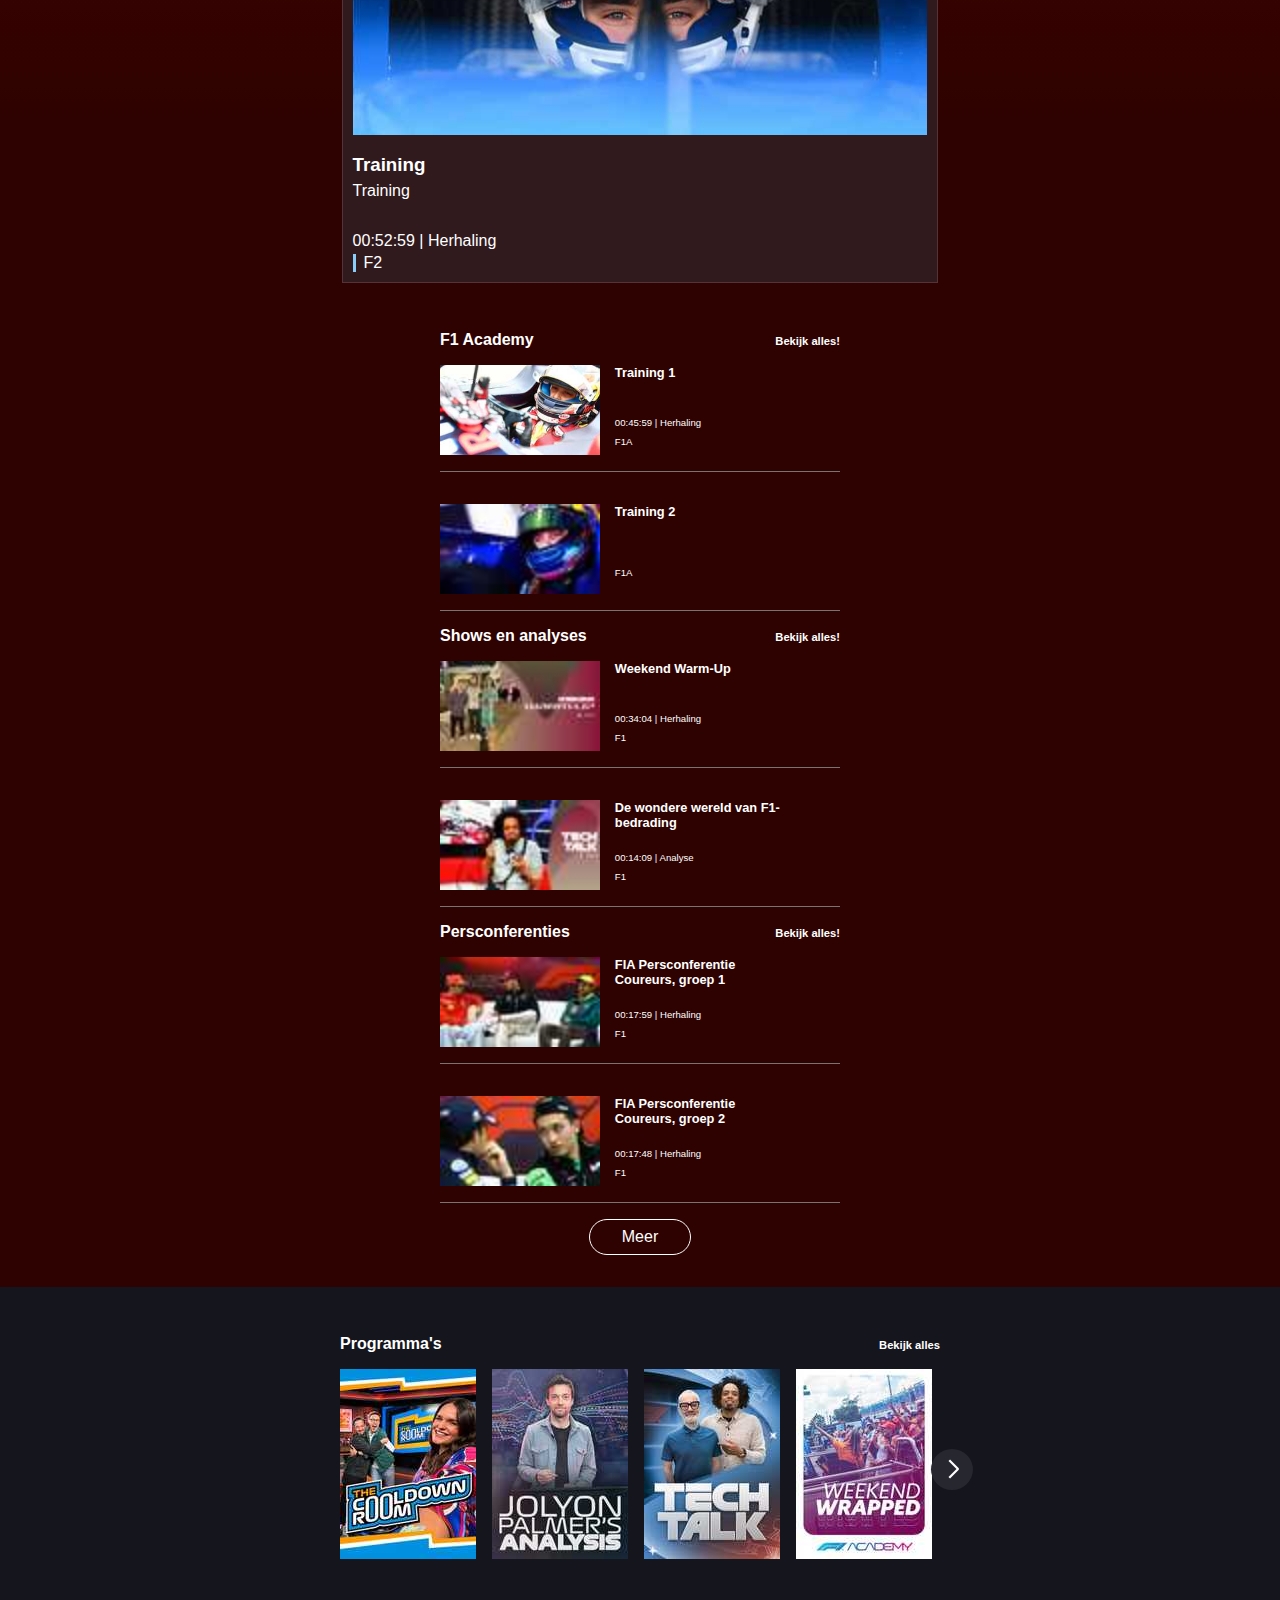
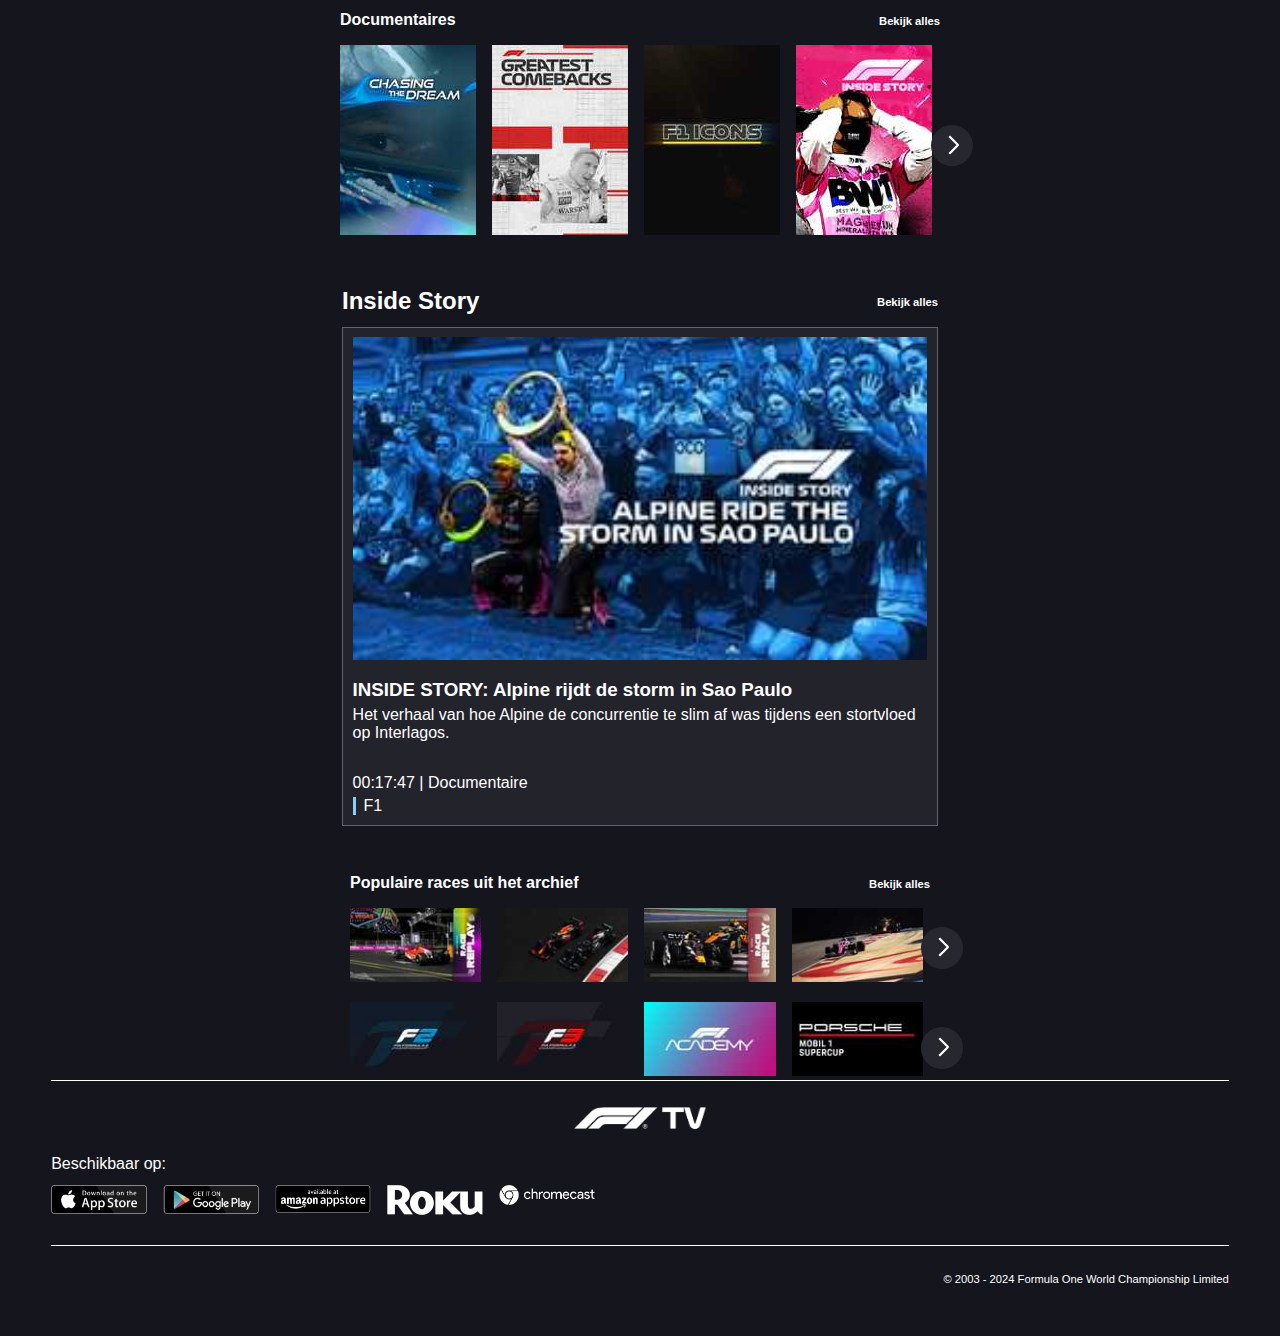
==== commit 54fa19f7: "Push 8" ====
--- a/index.html
+++ b/index.html
@@ -23,7 +23,7 @@
 						<path d="M4.66675 9.33333H18.6667L17.5001 7H4.66675V9.33333Z" fill="white"/>
 					</svg>
 				</button></li>
-				<li><img src="images/f1-tv-logo.webp" alt="F1TV logo"></li>
+				<li><a href="index.html"><img src="images/f1-tv-logo.webp" alt="F1TV logo"></a></li>
 				<li><button>
 					<svg xmlns="http://www.w3.org/2000/svg" width="22" height="22" viewBox="0 0 22 22" fill="none" alt="Vergrootglas">
 						<path d="M17.9667 19.25L12.1917 13.475C11.7333 13.8417 11.2063 14.1319 10.6104 14.3458C10.0146 14.5597 9.38056 14.6667 8.70833 14.6667C7.04306 14.6667 5.63383 14.0898 4.48067 12.936C3.3275 11.7822 2.75061 10.373 2.75 8.70833C2.74939 7.04367 3.32628 5.63444 4.48067 4.48067C5.63506 3.32689 7.04428 2.75 8.70833 2.75C10.3724 2.75 11.7819 3.32689 12.9369 4.48067C14.0919 5.63444 14.6685 7.04367 14.6667 8.70833C14.6667 9.38056 14.5597 10.0146 14.3458 10.6104C14.1319 11.2063 13.8417 11.7333 13.475 12.1917L19.25 17.9667L17.9667 19.25ZM8.70833 12.8333C9.85417 12.8333 10.8283 12.4324 11.6307 11.6307C12.4331 10.8289 12.8339 9.85478 12.8333 8.70833C12.8327 7.56189 12.4318 6.58808 11.6307 5.78692C10.8295 4.98575 9.85539 4.58456 8.70833 4.58333C7.56128 4.58211 6.58747 4.98331 5.78692 5.78692C4.98636 6.59053 4.58517 7.56433 4.58333 8.70833C4.5815 9.85233 4.9827 10.8264 5.78692 11.6307C6.59114 12.4349 7.56495 12.8358 8.70833 12.8333Z" fill="white"/>
@@ -83,6 +83,10 @@
 		<section class="headerCarouselHome">
 			<article>
 				<img src="images/Race_in_30_minuten.jpeg" alt="Thumbnail race in 30 minuten">
+				<label class="switch">
+					<input type="checkbox" aria-label="Schakel tussen licht en donker modus">
+					<span></span>
+				</label>
 				<div>
 					<p>F1: 2024 Grand Prix van Sao Paulo</p>
 					<p>De Race In 30 Minuten</p>
@@ -137,23 +141,25 @@
 				</ul>
 				<details>
 					<summary>
-						<svg xmlns="http://www.w3.org/2000/svg" width="24" height="24" viewBox="0 0 24 24" fill="none" alt="Kalender icoon">
-							<g clip-path="url(#clip0_72_83)">
-							<path d="M19 5H3L3 7V22H5H19C20.1046 22 21 21.1046 21 20V7C21 5.89543 20.1046 5 19 5Z" stroke="black" stroke-width="2" stroke-linecap="round"/>
-							<path d="M8 2V1H6V2H8ZM6 8V9H8V8H6ZM18 2C18 1.44772 17.5523 1 17 1C16.4477 1 16 1.44772 16 2H18ZM16 5C16 5.55228 16.4477 6 17 6C17.5523 6 18 5.55228 18 5H16ZM6 2V8H8V2H6ZM16 2V5H18V2H16Z" fill="black"/>
-							<circle cx="18" cy="6" r="7" fill="white"/>
-							<circle cx="18" cy="6" r="6" fill="#2398D2"/>
-							</g>
-							<defs>
-							<clipPath id="clip0_72_83">
-							<rect width="24" height="24" fill="white"/>
-							</clipPath>
-							</defs>
-						</svg>
-						<p>Schema</p>
-						<svg xmlns="http://www.w3.org/2000/svg" width="20" height="20" viewBox="0 0 24 24" fill="none" alt="Dropdown">
-							<path d="M2 8.56043L3.5459 7L11.5459 15L19.5459 7L21.092 8.56043L12.6065 17.0459C12.3252 17.3271 11.9437 17.4851 11.546 17.4851C11.1483 17.4851 10.7668 17.3271 10.4855 17.0459L2 8.56043Z" fill="black"/>
-						</svg>
+						<button>
+							<svg xmlns="http://www.w3.org/2000/svg" width="24" height="24" viewBox="0 0 24 24" fill="none" alt="Kalender icoon">
+								<g clip-path="url(#clip0_72_83)">
+								<path d="M19 5H3L3 7V22H5H19C20.1046 22 21 21.1046 21 20V7C21 5.89543 20.1046 5 19 5Z" stroke="black" stroke-width="2" stroke-linecap="round"/>
+								<path d="M8 2V1H6V2H8ZM6 8V9H8V8H6ZM18 2C18 1.44772 17.5523 1 17 1C16.4477 1 16 1.44772 16 2H18ZM16 5C16 5.55228 16.4477 6 17 6C17.5523 6 18 5.55228 18 5H16ZM6 2V8H8V2H6ZM16 2V5H18V2H16Z" fill="black"/>
+								<circle cx="18" cy="6" r="7" fill="white"/>
+								<circle cx="18" cy="6" r="6" fill="#2398D2"/>
+								</g>
+								<defs>
+								<clipPath id="clip0_72_83">
+								<rect width="24" height="24" fill="white"/>
+								</clipPath>
+								</defs>
+							</svg>
+							<p>Schema</p>
+							<svg xmlns="http://www.w3.org/2000/svg" width="20" height="20" viewBox="0 0 24 24" fill="none" alt="Dropdown">
+								<path d="M2 8.56043L3.5459 7L11.5459 15L19.5459 7L21.092 8.56043L12.6065 17.0459C12.3252 17.3271 11.9437 17.4851 11.546 17.4851C11.1483 17.4851 10.7668 17.3271 10.4855 17.0459L2 8.56043Z" fill="black"/>
+							</svg>
+						</button>
 					</summary>
 					<div>
 						<ul>
@@ -175,12 +181,75 @@
 							<li><button>F1A</button></li>
 						</ul>
 					</div>
+					<section>
+						<p>DONDERDAG</p>
+						<div class="schemaKaartje">
+							<p>F1</p>
+							<p>Weekend Warm-Up</p>
+							<svg xmlns="http://www.w3.org/2000/svg" width="24" height="24" viewBox="0 0 24 24" fill="none">
+								<path d="M12 22C10.75 22 9.57933 21.7627 8.488 21.288C7.39667 20.8133 6.44667 20.1717 5.638 19.363C4.82933 18.5543 4.18767 17.6043 3.713 16.513C3.23833 15.4217 3.00067 14.2507 3 13H5C5 14.95 5.67933 16.6043 7.038 17.963C8.39667 19.3217 10.0507 20.0007 12 20C13.9493 19.9993 15.6037 19.3203 16.963 17.963C18.3223 16.6057 19.0013 14.9513 19 13C18.9987 11.0487 18.3197 9.39467 16.963 8.038C15.6063 6.68133 13.952 6.002 12 6H11.85L13.4 7.55L12 9L8 5L12 1L13.4 2.45L11.85 4H12C13.25 4 14.421 4.23767 15.513 4.713C16.605 5.18833 17.555 5.83 18.363 6.638C19.171 7.446 19.8127 8.396 20.288 9.488C20.7633 10.58 21.0007 11.7507 21 13C20.9993 14.2493 20.762 15.4203 20.288 16.513C19.814 17.6057 19.1723 18.5557 18.363 19.363C17.5537 20.1703 16.6037 20.812 15.513 21.288C14.4223 21.764 13.2513 22.0013 12 22Z" fill="white"/>
+							</svg>
+						</div>
+						<p>VRIJDAG</p>
+						<div class="schemaKaartje">
+							<p>F1A</p>
+							<p>Training</p>
+							<svg xmlns="http://www.w3.org/2000/svg" width="24" height="24" viewBox="0 0 24 24" fill="none">
+								<path d="M12 22C10.75 22 9.57933 21.7627 8.488 21.288C7.39667 20.8133 6.44667 20.1717 5.638 19.363C4.82933 18.5543 4.18767 17.6043 3.713 16.513C3.23833 15.4217 3.00067 14.2507 3 13H5C5 14.95 5.67933 16.6043 7.038 17.963C8.39667 19.3217 10.0507 20.0007 12 20C13.9493 19.9993 15.6037 19.3203 16.963 17.963C18.3223 16.6057 19.0013 14.9513 19 13C18.9987 11.0487 18.3197 9.39467 16.963 8.038C15.6063 6.68133 13.952 6.002 12 6H11.85L13.4 7.55L12 9L8 5L12 1L13.4 2.45L11.85 4H12C13.25 4 14.421 4.23767 15.513 4.713C16.605 5.18833 17.555 5.83 18.363 6.638C19.171 7.446 19.8127 8.396 20.288 9.488C20.7633 10.58 21.0007 11.7507 21 13C20.9993 14.2493 20.762 15.4203 20.288 16.513C19.814 17.6057 19.1723 18.5557 18.363 19.363C17.5537 20.1703 16.6037 20.812 15.513 21.288C14.4223 21.764 13.2513 22.0013 12 22Z" fill="white"/>
+							</svg>
+						</div>
+						<div class="schemaKaartje">
+							<p>F2</p>
+							<p>Training</p>
+							<svg xmlns="http://www.w3.org/2000/svg" width="24" height="24" viewBox="0 0 24 24" fill="none">
+								<path d="M12 22C10.75 22 9.57933 21.7627 8.488 21.288C7.39667 20.8133 6.44667 20.1717 5.638 19.363C4.82933 18.5543 4.18767 17.6043 3.713 16.513C3.23833 15.4217 3.00067 14.2507 3 13H5C5 14.95 5.67933 16.6043 7.038 17.963C8.39667 19.3217 10.0507 20.0007 12 20C13.9493 19.9993 15.6037 19.3203 16.963 17.963C18.3223 16.6057 19.0013 14.9513 19 13C18.9987 11.0487 18.3197 9.39467 16.963 8.038C15.6063 6.68133 13.952 6.002 12 6H11.85L13.4 7.55L12 9L8 5L12 1L13.4 2.45L11.85 4H12C13.25 4 14.421 4.23767 15.513 4.713C16.605 5.18833 17.555 5.83 18.363 6.638C19.171 7.446 19.8127 8.396 20.288 9.488C20.7633 10.58 21.0007 11.7507 21 13C20.9993 14.2493 20.762 15.4203 20.288 16.513C19.814 17.6057 19.1723 18.5557 18.363 19.363C17.5537 20.1703 16.6037 20.812 15.513 21.288C14.4223 21.764 13.2513 22.0013 12 22Z" fill="white"/>
+							</svg>
+						</div>
+						<div class="schemaKaartje">
+							<p>F1</p>
+							<p>Training 1</p>
+							<svg xmlns="http://www.w3.org/2000/svg" width="24" height="24" viewBox="0 0 24 24" fill="none">
+								<path d="M12 22C10.75 22 9.57933 21.7627 8.488 21.288C7.39667 20.8133 6.44667 20.1717 5.638 19.363C4.82933 18.5543 4.18767 17.6043 3.713 16.513C3.23833 15.4217 3.00067 14.2507 3 13H5C5 14.95 5.67933 16.6043 7.038 17.963C8.39667 19.3217 10.0507 20.0007 12 20C13.9493 19.9993 15.6037 19.3203 16.963 17.963C18.3223 16.6057 19.0013 14.9513 19 13C18.9987 11.0487 18.3197 9.39467 16.963 8.038C15.6063 6.68133 13.952 6.002 12 6H11.85L13.4 7.55L12 9L8 5L12 1L13.4 2.45L11.85 4H12C13.25 4 14.421 4.23767 15.513 4.713C16.605 5.18833 17.555 5.83 18.363 6.638C19.171 7.446 19.8127 8.396 20.288 9.488C20.7633 10.58 21.0007 11.7507 21 13C20.9993 14.2493 20.762 15.4203 20.288 16.513C19.814 17.6057 19.1723 18.5557 18.363 19.363C17.5537 20.1703 16.6037 20.812 15.513 21.288C14.4223 21.764 13.2513 22.0013 12 22Z" fill="white"/>
+							</svg>
+						</div>
+						<div class="schemaKaartje">
+							<p>F2</p>
+							<p>Kwalificatie</p>
+							<svg xmlns="http://www.w3.org/2000/svg" width="24" height="24" viewBox="0 0 24 24" fill="none">
+								<path d="M12 22C10.75 22 9.57933 21.7627 8.488 21.288C7.39667 20.8133 6.44667 20.1717 5.638 19.363C4.82933 18.5543 4.18767 17.6043 3.713 16.513C3.23833 15.4217 3.00067 14.2507 3 13H5C5 14.95 5.67933 16.6043 7.038 17.963C8.39667 19.3217 10.0507 20.0007 12 20C13.9493 19.9993 15.6037 19.3203 16.963 17.963C18.3223 16.6057 19.0013 14.9513 19 13C18.9987 11.0487 18.3197 9.39467 16.963 8.038C15.6063 6.68133 13.952 6.002 12 6H11.85L13.4 7.55L12 9L8 5L12 1L13.4 2.45L11.85 4H12C13.25 4 14.421 4.23767 15.513 4.713C16.605 5.18833 17.555 5.83 18.363 6.638C19.171 7.446 19.8127 8.396 20.288 9.488C20.7633 10.58 21.0007 11.7507 21 13C20.9993 14.2493 20.762 15.4203 20.288 16.513C19.814 17.6057 19.1723 18.5557 18.363 19.363C17.5537 20.1703 16.6037 20.812 15.513 21.288C14.4223 21.764 13.2513 22.0013 12 22Z" fill="white"/>
+							</svg>
+						</div>
+						<div class="schemaKaartje">
+							<p>F1</p>
+							<p>Training 2</p>
+							<svg xmlns="http://www.w3.org/2000/svg" width="24" height="24" viewBox="0 0 24 24" fill="none">
+								<path d="M12 22C10.75 22 9.57933 21.7627 8.488 21.288C7.39667 20.8133 6.44667 20.1717 5.638 19.363C4.82933 18.5543 4.18767 17.6043 3.713 16.513C3.23833 15.4217 3.00067 14.2507 3 13H5C5 14.95 5.67933 16.6043 7.038 17.963C8.39667 19.3217 10.0507 20.0007 12 20C13.9493 19.9993 15.6037 19.3203 16.963 17.963C18.3223 16.6057 19.0013 14.9513 19 13C18.9987 11.0487 18.3197 9.39467 16.963 8.038C15.6063 6.68133 13.952 6.002 12 6H11.85L13.4 7.55L12 9L8 5L12 1L13.4 2.45L11.85 4H12C13.25 4 14.421 4.23767 15.513 4.713C16.605 5.18833 17.555 5.83 18.363 6.638C19.171 7.446 19.8127 8.396 20.288 9.488C20.7633 10.58 21.0007 11.7507 21 13C20.9993 14.2493 20.762 15.4203 20.288 16.513C19.814 17.6057 19.1723 18.5557 18.363 19.363C17.5537 20.1703 16.6037 20.812 15.513 21.288C14.4223 21.764 13.2513 22.0013 12 22Z" fill="white"/>
+							</svg>
+						</div>
+						<div class="schemaKaartje">
+							<p>F1A</p>
+							<p>Kwalificatie</p>
+							<svg xmlns="http://www.w3.org/2000/svg" width="24" height="24" viewBox="0 0 24 24" fill="none">
+								<path d="M12 22C10.75 22 9.57933 21.7627 8.488 21.288C7.39667 20.8133 6.44667 20.1717 5.638 19.363C4.82933 18.5543 4.18767 17.6043 3.713 16.513C3.23833 15.4217 3.00067 14.2507 3 13H5C5 14.95 5.67933 16.6043 7.038 17.963C8.39667 19.3217 10.0507 20.0007 12 20C13.9493 19.9993 15.6037 19.3203 16.963 17.963C18.3223 16.6057 19.0013 14.9513 19 13C18.9987 11.0487 18.3197 9.39467 16.963 8.038C15.6063 6.68133 13.952 6.002 12 6H11.85L13.4 7.55L12 9L8 5L12 1L13.4 2.45L11.85 4H12C13.25 4 14.421 4.23767 15.513 4.713C16.605 5.18833 17.555 5.83 18.363 6.638C19.171 7.446 19.8127 8.396 20.288 9.488C20.7633 10.58 21.0007 11.7507 21 13C20.9993 14.2493 20.762 15.4203 20.288 16.513C19.814 17.6057 19.1723 18.5557 18.363 19.363C17.5537 20.1703 16.6037 20.812 15.513 21.288C14.4223 21.764 13.2513 22.0013 12 22Z" fill="white"/>
+							</svg>
+						</div>
+						<p>ZATERDAG</p>
+						<div class="schemaKaartje">
+							
+						</div>
+						<p>ZONDAG</p>
+						<div class="schemaKaartje">
+							
+						</div>
+					</section>
 				</details>
 			</section>
 	
 			<section class="kaartjeWeekend">
-				<h2>Formule 2</h2>
-				<a href="#">Bekijk alles!</a>
+				<ul>
+					<li><h2>Formule 2</h2></li>
+					<li><a class="bekijkAlles" href="#">Bekijk alles!</a></li>
+				</ul>
 				<article>
 					<img src="images/F1-Qatar/landscape_hero_web(3).jpg" alt="">
 					<h3>Training</h3>
@@ -191,8 +260,10 @@
 			</section>
 	
 			<section class="carouselVerticaal">
-				<h2>F1 Academy</h2>
-				<a href="#">Bekijk alles!</a>
+				<ul>
+					<li><h2>F1 Academy</h2></li>
+					<li><a class="bekijkAlles" href="#">Bekijk alles!</a></li>
+				</ul>
 				<article>
 					<img src="images/F1-Qatar/landscape_web(1).jpg" alt="">
 					<h3>Training 1</h3>
@@ -207,8 +278,10 @@
 			</section>
 	
 			<section class="carouselVerticaal">
-				<h2>Shows en analyse</h2>
-				<a href="#">Bekijk alles!</a>
+				<ul>
+					<li><h2>Shows en analyses</h2></li>
+					<li><a class="bekijkAlles" href="#">Bekijk alles!</a></li>
+				</ul>
 				<article>
 					<img src="images/F1-Qatar/landscape_web(2).jpg" alt="">
 					<h3>Weekend Warm-Up</h3>
@@ -224,8 +297,10 @@
 			</section>
 	
 			<section class="carouselVerticaal">
-				<h2>Persconferenties</h2>
-				<a href="#">Bekijk alles!</a>
+				<ul>
+					<li><h2>Persconferenties</h2></li>
+					<li><a class="bekijkAlles" href="#">Bekijk alles!</a></li>
+				</ul>
 				<article>
 					<img src="images/F1-Qatar/landscape_web(4).jpg" alt="">
 					<h3>FIA Persconferentie Coureurs, groep 1</h3>
@@ -240,36 +315,38 @@
 				</article>
 			</section>
 	
-			<a href="#">Meer</a>
+			<a class="meer" href="#"><p>Meer</p></a>
 		</div>
 		
 
 		<section class="carouselHorizontaal">
-			<h2>Programma's</h2>
-			<a href="#">Bekijk alles</a>
-				<ul>
-					<li>
-						<img src="images/F1-Qatar/portrait_web.jpg" alt="The cooldown room thumbnail">
-					</li>
-					<li>
-						<img src="images/F1-Qatar/portrait_web(1).jpg" alt="Jolyon Palmer's analysis thumbnail">
-					</li>
-					<li>
-						<img src="images/F1-Qatar/portrait_web(2).jpg" alt="The cooldown room thumbnail">
-					</li>
-					<li>
-						<img src="images/F1-Qatar/portrait_web(3).jpg" alt="Jolyon Palmer's analysis thumbnail">
-					</li>
-					<li>
-						<img src="images/F1-Qatar/portrait_web(4).jpg" alt="The cooldown room thumbnail">
-					</li>
-					<li>
-						<img src="images/F1-Qatar/portrait_web(5).jpg" alt="Jolyon Palmer's analysis thumbnail">
-					</li>
-					<li>
-						<img src="images/F1-Qatar/portrait_web(6).jpg" alt="The cooldown room thumbnail">
-					</li>
-				</ul>
+			<ul>
+				<li><h2>Programma's</h2></li>
+				<li><a class="bekijkAlles" href="#">Bekijk alles</a></li>
+			</ul>
+			<ul>
+				<li>
+					<img src="images/F1-Qatar/portrait_web.jpg" alt="The cooldown room thumbnail">
+				</li>
+				<li>
+					<img src="images/F1-Qatar/portrait_web(1).jpg" alt="Jolyon Palmer's analysis thumbnail">
+				</li>
+				<li>
+					<img src="images/F1-Qatar/portrait_web(2).jpg" alt="The cooldown room thumbnail">
+				</li>
+				<li>
+					<img src="images/F1-Qatar/portrait_web(3).jpg" alt="Jolyon Palmer's analysis thumbnail">
+				</li>
+				<li>
+					<img src="images/F1-Qatar/portrait_web(4).jpg" alt="The cooldown room thumbnail">
+				</li>
+				<li>
+					<img src="images/F1-Qatar/portrait_web(5).jpg" alt="Jolyon Palmer's analysis thumbnail">
+				</li>
+				<li>
+					<img src="images/F1-Qatar/portrait_web(6).jpg" alt="The cooldown room thumbnail">
+				</li>
+			</ul>
 			<button>
 				<svg xmlns="http://www.w3.org/2000/svg" width="24" height="24" viewBox="0 0 24 24" fill="none">
 					<path d="M10.0604 2.45398L8.5 3.99988L16.5 11.9999L8.5 19.9999L10.0604 21.546L18.5459 13.0605C18.8271 12.7792 18.9851 12.3977 18.9851 12C18.9851 11.6022 18.8271 11.2208 18.5459 10.9395L10.0604 2.45398Z" fill="white"/>
@@ -278,8 +355,10 @@
 		</section>	
 
 		<section class="carouselHorizontaal">
-			<h2>Documentaires</h2>
-			<a href="#">Bekijk alles</a>
+			<ul>
+				<li><h2>Documentaires</h2></li>
+				<li><a class="bekijkAlles" href="#">Bekijk alles</a></li>
+			</ul>
 			<ul>
 				<li>
 					<img src="images/F1-Qatar/portrait_web(7).jpg" alt="Chasing the dream thumbnail">
@@ -308,8 +387,10 @@
 		</section>	
 
 		<section class="kaartje">
-			<h2>Inside Story</h2>
-			<a href="#">Bekijk alles</a>
+			<ul>
+				<h2>Inside Story</h2>
+				<a class="bekijkAlles" href="#">Bekijk alles</a>
+			</ul>
 			<article>
 				<img src="images/F1-Qatar/landscape_web(6).jpg" alt="Alpine ride the storm in Sao Paulo thumbnail">
 				<h3>INSIDE STORY: Alpine rijdt de storm in Sao Paulo</h3>
@@ -320,14 +401,43 @@
 		</section>
 
 		<section class="carouselHorizontaalKlein">
-			<h2>Populaire races uit het archief</h2>
-			<a href="#">Bekijk alles</a>
+			<ul>
+				<li><h2>Populaire races uit het archief</h2></li>
+				<li><a class="bekijkAlles" href="#">Bekijk alles</a></li>
+			</ul>
 			<ul>
 				<li>
 					<img src="images/F1-Qatar/landscape_web(7).jpg" alt="2023 Grand Prix van Las Vegas thumbnail">
 				</li>
 				<li>
 					<img src="images/F1-Qatar/landscape_web(8).jpg" alt="2021 Grand Prix van Abu Dhabi thumbnail">
+				</li>
+				<li>
+					<img src="images/F1-Qatar/landscape_web(9).jpg" alt="2023 Grand Prix van Las Vegas thumbnail">
+				</li>
+				<li>
+					<img src="images/F1-Qatar/landscape_web(10).jpg" alt="2021 Grand Prix van Abu Dhabi thumbnail">
+				</li>
+				<li>
+					<img src="images/F1-Qatar/landscape_web(11).jpg" alt="2023 Grand Prix van Las Vegas thumbnail">
+				</li>
+				<li>
+					<img src="images/F1-Qatar/landscape_web(12).jpg" alt="2021 Grand Prix van Abu Dhabi thumbnail">
+				</li>
+				<li>
+					<img src="images/F1-Qatar/landscape_web(13).jpg" alt="2023 Grand Prix van Las Vegas thumbnail">
+				</li>
+				<li>
+					<img src="images/F1-Qatar/landscape_web(14).jpg" alt="2021 Grand Prix van Abu Dhabi thumbnail">
+				</li>
+				<li>
+					<img src="images/F1-Qatar/landscape_web(15).jpg" alt="2023 Grand Prix van Las Vegas thumbnail">
+				</li>
+				<li>
+					<img src="images/F1-Qatar/landscape_web(16).jpg" alt="2021 Grand Prix van Abu Dhabi thumbnail">
+				</li>
+				<li>
+					<img src="images/F1-Qatar/landscape_web(17).jpg" alt="2023 Grand Prix van Las Vegas thumbnail">
 				</li>
 			</ul>
 			<button>
@@ -341,6 +451,12 @@
 				</li>
 				<li>
 					<img src="images/F1-Qatar/landscape_web(19).jpg" alt="Formula 3 thumbnail">
+				</li>
+				<li>
+					<img src="images/F1-Qatar/landscape_web(20).jpg" alt="Formula 2 thumbnail">
+				</li>
+				<li>
+					<img src="images/F1-Qatar/landscape_web(21).jpg" alt="Formula 3 thumbnail">
 				</li>
 			</ul>
 			<button>
@@ -369,7 +485,7 @@
 			</ul>
 		</div>
 			
-		<div>
+		<div class="copyright">
 			<p>© 2003 - 2024 Formula One World Championship Limited</p>
 		</div>
 	</footer>
--- a/styles/style.css
+++ b/styles/style.css
@@ -1,3 +1,16 @@
+:root {
+	--color-text: white;
+	--color-text-2: rgb(120, 116, 114);
+	--color-text-3: black;
+
+	--color-background: #15151D;
+	--color-background-2: #000000;
+	--color-background-3: #660301;
+	--color-schemacarousel: #1B0100;
+	--color-kaartje-1: #301A1D;
+	--color-kaartje-2: #23232C;
+}
+
 /**************/
 /* CSS REMEDY */
 /**************/
@@ -15,8 +28,8 @@
 /* jouw code */
 
 body {
-	background-color: rgb(21, 21, 29);
-	color: white;
+	background-color: var(--color-background);
+	color: var(--color-text);
 	font-family: 'Open Sans', sans-serif;
 }
 
@@ -27,7 +40,9 @@
 /*--------*/
 /* Header */
 /*--------*/
-
+header {
+	background-color: var(--color-background-3);
+}
 
 header img {
 	max-width: 100%;
@@ -36,13 +51,13 @@
 /* Eerste ul, sticky navbar */
 header nav ul:nth-of-type(1) {
 	position: fixed;
+	z-index: 1;
 	top: 0em;
-	z-index: 1;
 	width: 100%;
 	display: flex;
 	justify-content: space-between;
 	padding: 1em 1em 0.8em 1.5em;
-	background-color: rgb(21, 21, 29);
+	background-color: var(--color-background);
 	border-bottom: solid 0.01px rgb(150, 150, 150);
 }
 
@@ -63,6 +78,67 @@
 header nav ul:nth-of-type(1) li:nth-of-type(3) {
 	padding: 0.3em 0 0 0;
 }
+
+/* Dark mode toggle */
+@media (prefers-color-scheme:dark) {
+	:root {
+        background-color: var(--color-background-2);
+    }
+}
+
+/* Toggle Switch */
+.switch {
+    position: absolute;
+    display: inline-block;
+    width: 60px;
+    height: 34px;
+	top: 5em;
+	right: 1em;
+  }
+  
+  .switch input {
+    opacity: 0;
+    width: 0;
+    height: 0;
+  }
+  
+  .switch span {
+    position: absolute;
+    cursor: pointer;
+    top: 0;
+    left: 0;
+    right: 0;
+    bottom: 0;
+    background-color: var(--color-background);
+    border-radius: 34px;
+    transition: 0.4s;
+  }
+  
+  span:before {
+    position: absolute;
+    content: "";
+    height: 26px;
+    width: 26px;
+    left: 4px;
+    bottom: 4px;
+    background-color: #000;
+    border-radius: 50%;
+    transition: 0.4s;
+  }
+
+  body.dark-mode .switch span:before {
+    left: 30px;
+  }
+
+  body.dark-mode {
+    background-color: var(--color-background-2);
+  }
+
+  body header nav ul.dark-mode {
+	background-color: var(--color-background-2);
+  }
+
+  
 
 /* Hamburger menu div */
 header nav div {
@@ -70,7 +146,10 @@
 	position: fixed;
 	top: 0;
 	left: 0;
+	width: 375px;
 	translate: -100% 0;
+	transition: 300ms;
+	z-index: 2;
 } 
 
 header nav div.openMenu {
@@ -78,10 +157,13 @@
 	top: 0;
 	left: 0;
 	translate: 0 0;
-	transition: 300ms;
-	z-index: 2;
 	height: 100vh;
 	overflow: scroll;
+	max-width: 375px;
+}
+
+.openMenu::-webkit-scrollbar {
+	display: none;
 }
 
 body.stopScrollen {
@@ -228,8 +310,8 @@
 
 .headerCarouselHome article div a {
 	background-color: red;
-	padding: 0 0.4em 0 0.4em;
-	margin: 1em 7em 1em 7em;
+	padding: 0 1.5em 0 1em;
+	margin: 1em auto 1em auto;
 	border-radius: 100px;
 	color: white;
 	display: flex;
@@ -267,8 +349,9 @@
 .headerCarouselHome ul {
 	display: flex;
 	justify-content: center;
-	margin: 1em 0 0 0;
-	padding-bottom: 1em;
+	translate: 0 -27%;
+	padding: 2em 0 2em 0;
+	background-color: var(--color-background);
 }
 
 .headerCarouselHome ul li button {
@@ -292,17 +375,25 @@
 	border: none;
 }
 
-
-
-/*------*/
-/* Main */
-/*------*/
+@media screen and (min-width: 720px) {
+	.headerCarouselHome {
+	  max-width: 720px;
+	  margin: 0 auto 0 auto;
+	}
+  }
+
+
+
+/*--------*/
+/* Main 1 */
+/*--------*/
 
 
 
 /* WeekendExpansie */
 .weekendExpansie {
 	background: linear-gradient(180deg, #660300 3.53%, #2E0200 49.82%);
+	padding-bottom: 2em;
 }
 
 /* H1 */
@@ -410,6 +501,13 @@
 	padding: 0;
 }
 
+@media screen and (min-width: 720px) {
+	.abonneerCarousel {
+	  max-width: 720px;
+	  margin: 0 auto 0 auto;
+	}
+  }
+
 
 
 /* Schema */
@@ -438,11 +536,15 @@
 
 .schema details summary {
 	display: flex;
-	margin-left: auto;
-	margin-right: auto;
+	justify-content: center;
+}
+
+.schema details summary button {
+	display: flex;
+	flex-direction: row;
 	background-color: white;
 	color: black;
-	padding: 0.6em;
+	padding: 0.6em 1.5em 0.6em 1.5em;
 	border-radius: 72px;
 }
 
@@ -452,7 +554,9 @@
 }
 
 .schema details summary p {
-	margin: 0.2em 0 0 0.5em;
+	margin: 0.3em 0.6em 0 1em;
+	font-size: 1.2em;
+	font-weight: 600;
 }
 
 .schema details summary svg:nth-of-type(2) {
@@ -460,21 +564,181 @@
 }
 
 /* Uitklap gebeuren */
-.schema details div ul {
-	border: none;
-}
-
+.schema details div {
+	margin: 2em 2em 0 2em;
+	border-top: solid 5px red;
+	border-right: solid 5px red;
+	border-radius: 30px;
+}
+
+.schema details div ul:nth-of-type(1) {
+	border: none;
+	display: flex;
+	justify-content: end;
+}
+
+.schema details div ul:nth-of-type(1) li {
+	margin: 0.3em 1em 0em 1em;
+}
+
+.schema details div ul:nth-of-type(2) {
+	border: none;
+	display: flex;
+}
+
+.schema details div ul:nth-of-type(2) li:nth-of-type(3) {
+	margin: 0 0 0 0;
+}
+
+.schema details div ul:nth-of-type(2) li button {
+	font-size: 0.8em;
+	color: var(--color-text);
+	background: none;
+	border: none;
+	padding: 1em;
+}
+
+.schema details div ul:nth-of-type(2) li:nth-of-type(1) button {
+	border-bottom: solid 5px white;
+}
+
+.schema details div ul:nth-of-type(2) li:nth-of-type(3) button {
+	font-size: 12.8px;
+	background: none;
+}
 
 /* SchemaCarousel */
-
-
-
+.schema details section {
+	background-color: var(--color-schemacarousel);
+	border: none;
+	margin: 0 1em 1em 1em;
+	padding: 1em;
+	display: grid;
+	grid-template-columns: 1fr 1fr 1fr 1fr 1fr 1fr 1fr;
+	grid-template-rows: 1fr 1fr 1fr 1fr;
+	width: 90vw;
+	overflow: scroll;
+}
+
+.schema details section p:nth-of-type(1) {
+	grid-column-start: 1;
+	grid-column-end: 2;
+	grid-row-start: 1;
+	grid-row-end: 2;
+}
+
+div.schemaKaartje {
+	border: none;
+}
+
+.schemaKaartje:nth-of-type(1) {
+	display: flex;
+	grid-column-start: 1;
+	grid-column-end: 2;
+	grid-row-start: 2;
+	grid-row-end: 3;
+}
+
+.schema details section p:nth-of-type(2) {
+	grid-column-start: 2;
+	grid-column-end: 3;
+	grid-row-start: 1;
+	grid-row-end: 2;
+}
+
+.schemaKaartje:nth-of-type(2) {
+	display: flex;
+	grid-column-start: 2;
+	grid-column-end: 3;
+	grid-row-start: 2;
+	grid-row-end: 3;
+}
+
+.schemaKaartje:nth-of-type(3) {
+	display: flex;
+	grid-column-start: 2;
+	grid-column-end: 3;
+	grid-row-start: 3;
+	grid-row-end: 4;
+}
+
+.schemaKaartje:nth-of-type(4) {
+	display: flex;
+	grid-column-start: 2;
+	grid-column-end: 3;
+	grid-row-start: 4;
+	grid-row-end: 5;
+}
+
+.schemaKaartje:nth-of-type(5) {
+	display: flex;
+	border: none;
+	grid-column-start: 3;
+	grid-column-end: 4;
+	grid-row-start: 2;
+	grid-row-end: 3;
+}
+
+.schemaKaartje:nth-of-type(6) {
+	display: flex;
+	border: none;
+	grid-column-start: 3;
+	grid-column-end: 4;
+	grid-row-start: 3;
+	grid-row-end: 4;
+}
+
+.schemaKaartje:nth-of-type(7) {
+	display: flex;
+	border: none;
+	grid-column-start: 3;
+	grid-column-end: 4;
+	grid-row-start: 4;
+	grid-row-end: 5;
+}
+
+.schema details section p:nth-of-type(3) {
+	grid-column-start: 4;
+	grid-column-end: 5;
+	grid-row-start: 1;
+	grid-row-end: 2;
+}
+
+
+
+.schema details section p:nth-of-type(4) {
+	grid-column-start: 6;
+	grid-column-end: 7;
+	grid-row-start: 1;
+	grid-row-end: 2;
+}
+
+@media screen and (min-width: 720px) {
+	.schema {
+	  max-width: 80vw;
+	  margin: 0 auto 0 auto;
+	}
+  }
+
+/* Vormgeving alle 'Bekijk alles!' anchors */
+.bekijkAlles {
+	color: white;
+	font-size: 0.7em;
+	font-weight: 600;
+	text-decoration: none;
+}
 
 /* KaartjeWeekend */
 .kaartjeWeekend {
 	display: flex;
-	flex-wrap: wrap;
+	flex-direction: column;
 	margin: 3em;
+	justify-content: space-between;
+}
+
+.kaartjeWeekend ul {
+	display: flex;
+	flex-direction: row;
 	justify-content: space-between;
 }
 
@@ -514,6 +778,13 @@
 	border-left: solid 3px lightskyblue;
 }
 
+@media screen and (min-width: 720px) {
+	.kaartjeWeekend {
+	  max-width: 596px;
+	  margin: 3em auto 3em auto;
+	}
+  }
+
 
 
 /* CarouselVerticaal */
@@ -521,29 +792,32 @@
 	margin: 3em;
 	padding: 0;
 	display: flex;
+	flex-direction: column;
+}
+
+.carouselVerticaal ul {
+	display: flex;
 	flex-direction: row;
-	flex-wrap: wrap;
+	justify-content: space-between;
 }
 
 .carouselVerticaal h2 {
-	display: flex;
-	flex-basis: 65%;
 	font-size: 1em;
 }
 
-.carouselVerticaal a {
-	display: flex;
-	flex-basis: 35%;
-}
+
 
 .carouselVerticaal article {
 	display: grid;
 	gap: 0.5em;
-	grid-template-columns: auto auto auto auto auto auto auto;
-	grid-template-rows: auto auto auto;
+	grid-template-columns: 1fr 1fr 1fr 1fr 1fr 1fr 1fr;
+	grid-template-rows: 1fr auto auto;
 
 	margin: 1em 0 1em 0;
-	width: 100vw;
+	width: auto;
+
+	padding-bottom: 1em;
+	border-bottom: solid 1px var(--color-text-2);
 }
 
 .carouselVerticaal article img {
@@ -551,32 +825,57 @@
 	grid-column-end: 5;
 	grid-row-start: 1;
 	grid-row-end: 5;
-
-	width: 35vw;
+	width: 30vw;
 }
 
 .carouselVerticaal article h3 {
-	grid-column-start: 5;
-	grid-column-end: 8;
+	grid-column-start: 4;
+	grid-column-end: 7;
 	grid-row: 1;
 
 	font-size: 0.8em;
 }
 
 .carouselVerticaal article p:nth-of-type(1) {
-	grid-column-start: 5;
-	grid-column-end: 8;
+	grid-column-start: 4;
+	grid-column-end: 7;
 	grid-row: 2;
 
 	font-size: 0.6em;
 }
 
 .carouselVerticaal article p:nth-of-type(2) {
-	grid-column-start: 5;
-	grid-column-end: 8;
-	grid-row: 4;
+	grid-column-start: 4;
+	grid-column-end: 7;
+	grid-row: 3;
 
 	font-size: 0.6em;
+}
+
+@media screen and (min-width: 500px) {
+	.carouselVerticaal {
+	  max-width: 400px;
+	  margin: auto auto auto auto;
+	}
+
+	.carouselVerticaal img {
+		max-width: 10em;
+	}
+  }
+
+/* 'Meer' knop */
+.meer {
+	display: flex;
+	justify-content: center;
+	color: var(--color-text);
+	text-decoration: none;
+}
+
+.meer p {
+	display: inline-block;
+	padding: 0.5em 2em 0.5em 2em;
+	border: solid 1px var(--color-text);
+	border-radius: 72px;
 }
 
 
@@ -587,31 +886,36 @@
 	margin: 3em;
 	padding: 0;
 	display: flex;
+	flex-direction: column;
+}
+
+.carouselHorizontaal ul:nth-of-type(1) {
+	display: flex;
 	flex-direction: row;
-	flex-wrap: wrap;
-}
-
-.carouselHorizontaal h2 {
-	display: flex;
-	flex-basis: 65%;
+	justify-content: space-between;
+}
+
+.carouselHorizontaal ul:nth-of-type(1) h2 {
 	font-size: 1em;
 	margin-bottom: 1em;
 }
 
-.carouselHorizontaal a {
-	display: flex;
-	flex-basis: 35%;
+.carouselHorizontaal ul:nth-of-type(1) a {
 	margin-bottom: 1em;
 }
 
-.carouselHorizontaal ul {
+.carouselHorizontaal ul:nth-of-type(2) {
 	display: flex;
 	overflow-x: scroll;
 	scroll-snap-type: x mandatory;
 	gap: 1em;
 }
 
-.carouselHorizontaal ul li {
+.carouselHorizontaal ul:nth-of-type(2)::-webkit-scrollbar {
+	display: none;
+}
+
+.carouselHorizontaal ul:nth-of-type(2) li {
 	flex: 0 0 auto;
 	scroll-snap-align: center;
 }
@@ -619,7 +923,7 @@
 .carouselHorizontaal button {
 	position: absolute;
 	top: 50%;
-	right: -8%;
+	right: -2.5em;
 
 	border: none;
 	border-radius: 100%;
@@ -627,20 +931,46 @@
 	padding: 0.6em 0.7em 0.5em 0.7em;
 }
 
+@media screen and (max-width: 500px) {
+	.carouselHorizontaal {
+	  max-width: 300px;
+	  margin: 3em auto 0 auto;
+	}
+}
+
+@media screen and (min-width: 500px) {
+	.carouselHorizontaal {
+	  max-width: 450px;
+	  margin: 3em auto 0 auto;
+	}
+}
+
+@media screen and (min-width: 720px) {
+	.carouselHorizontaal {
+	  max-width: 600px;
+	  margin: 3em auto 0 auto;
+	}
+}
+
 
 
 /* Kaartje */
 .kaartje {
 	display: flex;
-	flex-wrap: wrap;
+	flex-direction: column;
 	margin: 3em;
 }
 
+.kaartje ul {
+	display: flex;
+	flex-direction: row;
+	justify-content: space-between;
+}
 
 
 /* Kaartje - Bekijk alles knop */
 .kaartje a {
-	margin: 0.4em 0 0 3em;
+	margin: 0.8em 0 0 3em;
 	text-decoration: none;
 }
 
@@ -657,6 +987,10 @@
 	background-color: rgb(35, 35, 44);
 }
 
+.kaartje article img {
+	width: 100%;
+}
+
 .kaartje article h3 {
 	margin: 0.8em 0 0.3em 0;
 }
@@ -668,6 +1002,13 @@
 .kaartje article p:nth-of-type(3) {
 	padding: 0 0 0 0.5em;
 	border-left: solid 3px lightskyblue;
+}
+
+@media screen and (min-width: 720px) {
+	.kaartje {
+	  max-width: 596px;
+	  margin: 3em auto 3em auto;
+	}
 }
 
 
@@ -678,22 +1019,175 @@
 	margin: 3em;
 	padding: 0;
 	display: flex;
+	flex-direction: column;
+}
+
+.carouselHorizontaalKlein img {
+	width: 8.2em;
+}
+
+.carouselHorizontaalKlein ul:nth-of-type(1) {
+	display: flex;
 	flex-direction: row;
+	justify-content: space-between;
+}
+
+.carouselHorizontaalKlein ul:nth-of-type(1) li:nth-of-type(1) {
+	display: flex;
 	flex-wrap: wrap;
+	flex-basis: 60%;
 }
 
 .carouselHorizontaalKlein h2 {
-	display: flex;
-	flex-basis: 65%;
 	font-size: 1em;
 	margin-bottom: 1em;
 }
 
 .carouselHorizontaalKlein a {
-	display: flex;
-	flex-basis: 35%;
 	margin-bottom: 1em;
 }
+
+.carouselHorizontaalKlein ul:nth-of-type(2) {
+	display: flex;
+	overflow-x: scroll;
+	scroll-snap-type: x mandatory;
+	gap: 1em;
+	margin-bottom: 1em;
+}
+
+.carouselHorizontaalKlein ul:nth-of-type(2)::-webkit-scrollbar {
+	display: none;
+}
+
+.carouselHorizontaalKlein ul:nth-of-type(3) {
+	display: flex;
+	overflow-x: scroll;
+	scroll-snap-type: x mandatory;
+	gap: 1em;
+}
+
+.carouselHorizontaalKlein ul:nth-of-type(3)::-webkit-scrollbar {
+	display: none;
+}
+
+.carouselHorizontaalKlein button {
+	border: none;
+	border-radius: 100%;
+	background-color: rgb(	39, 39,	48);
+	padding: 0.6em 0.7em 0.5em 0.7em;
+}
+
+.carouselHorizontaalKlein button:nth-of-type(1) {
+	position: absolute;
+	top: 4em;
+	right: -2.5em;
+}
+
+.carouselHorizontaalKlein button:nth-of-type(2) {
+	position: absolute;
+	top: 11.5em;
+	right: -2.5em;
+}
+
+@media screen and (max-width: 500px) {
+	.carouselHorizontaalKlein {
+	  max-width: 280px;
+	  margin: 3em auto 0 auto;
+	}
+	.carouselHorizontaalKlein button:nth-of-type(1) {
+		top: 5.5em;
+	}
+}
+
+@media screen and (min-width: 500px) {
+	.carouselHorizontaalKlein {
+	  max-width: 430px;
+	  margin: 3em auto 0 auto;
+	}
+}
+
+@media screen and (min-width: 720px) {
+	.carouselHorizontaalKlein {
+	  max-width: 580px;
+	  margin: 3em auto 0 auto;
+	}
+}
+
+
+/*--------*/
+/* Main 2 */
+/*--------*/
+
+.videoSectie {
+	margin: 5em 1em 1em 1em;
+}
+
+.videoSectie iframe {
+	width: 100%;
+	min-height: auto;
+}
+
+.videoSectie ul {
+	display: flex;
+	flex-direction: column;
+	margin: 0.5em 2em 0 2em;
+}
+
+.videoSectie ul li h1 {
+	font-size: 1.8em;
+	font-weight: 800;
+}
+
+.videoSectie ul li:nth-of-type(2) p {
+	display: inline-block;
+	font-size: 0.95em;
+	font-weight: 700;
+	border-bottom: solid 1px red;
+	padding-bottom: 0.2em;
+}
+
+.videoSectie ul li:nth-of-type(3) p {
+	margin: 1em 0 1em 0;
+	font-size: 0.8em;
+	color: var(--color-text-2);
+}
+
+.videoSectie ul li:nth-of-type(4) {
+	display: flex;
+	flex-direction: row;
+}
+
+.videoSectie ul li:nth-of-type(4) svg {
+	margin: 0.2em 0.6em 0 0;
+}
+
+.videoSectie ul li:nth-of-type(4) p:first-of-type {
+	padding: 0 0.6em 0 0.6em;
+	color: var(--color-text-2);
+	border-left: solid 1px var(--color-text-2);
+	border-right: solid 1px var(--color-text-2);
+}
+
+.videoSectie ul li:nth-of-type(4) p:last-of-type {
+	margin-left: 0.6em;
+	color: var(--color-text-2);
+}
+
+.videoSectie ul li button {
+	display: flex;
+	flex-direction: row;
+	margin: 2em 0 2em 1em;
+	padding: 0.6em 2em 0.6em 1em;
+	background-color: #660301;
+	border: none;
+	border-radius: 72px;
+}
+
+.videoSectie ul li button p {
+	color: var(--color-text);
+	margin: 0.3em 0 0 0.5em;
+}
+
 
 
 /*--------*/
@@ -736,14 +1230,12 @@
 
 footer div:nth-of-type(2) ul li img {
 	margin-top: 0.5em;
-	width: 100%;
+	width: 6em;
 }	
 
-footer div ul li {
-	flex-basis: 38%;
-}
-
-footer div p {
+.copyright {
+	display: flex;
+	justify-content: end;
 	margin: 2em 0 4em 0;
 	font-size: 0.7em;
 	font-weight: 400;
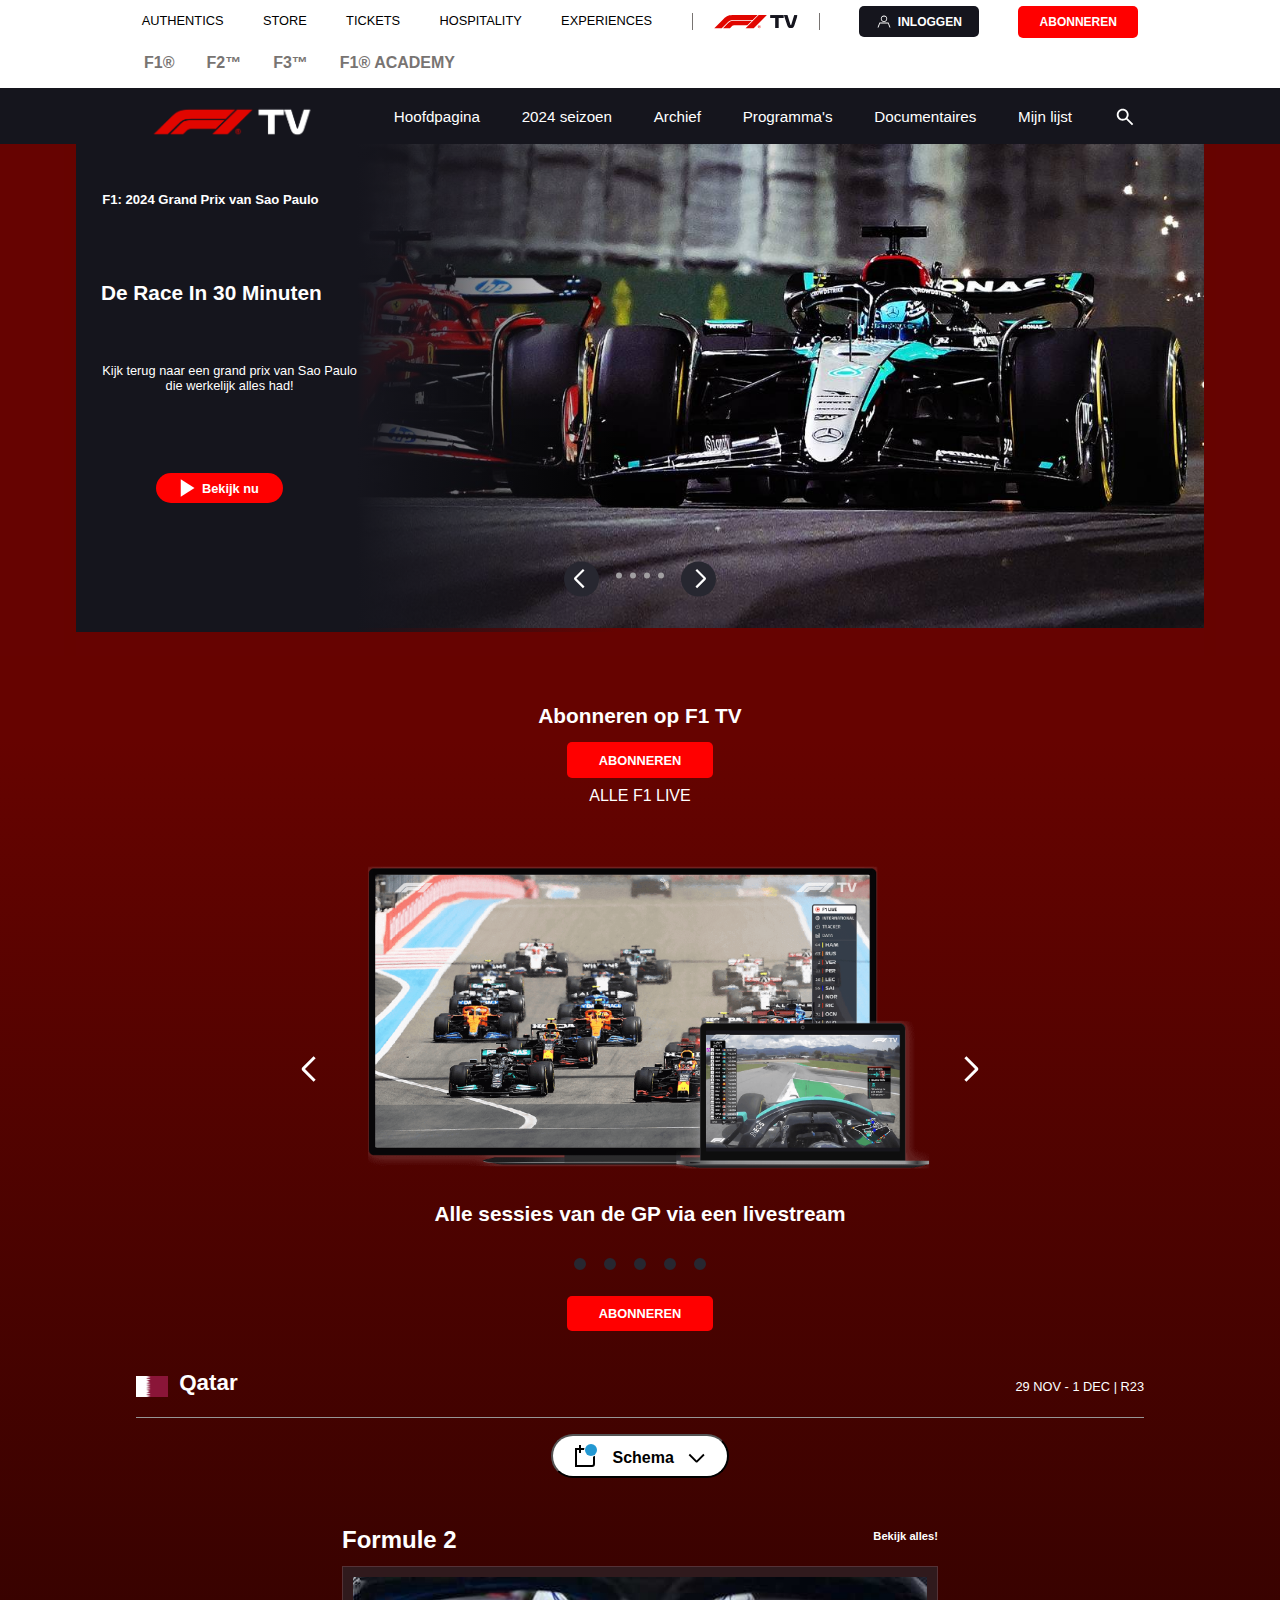
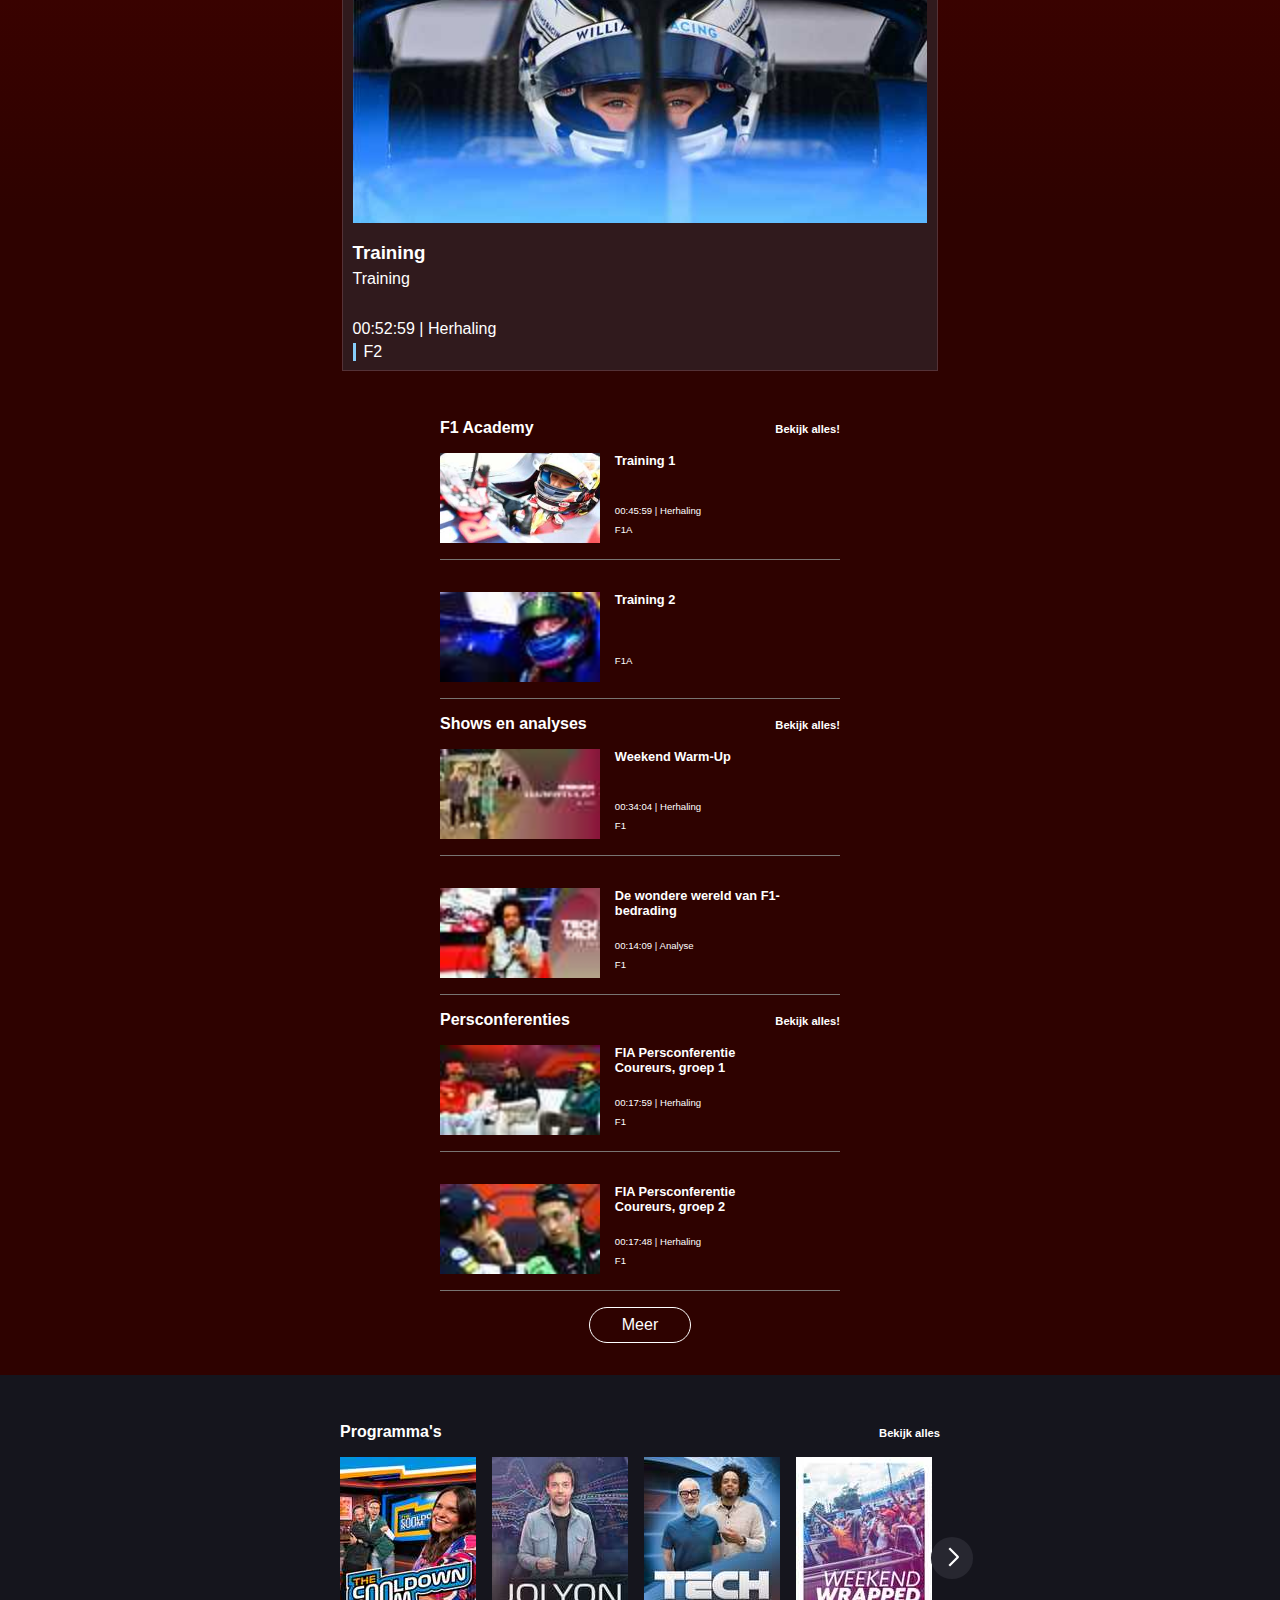
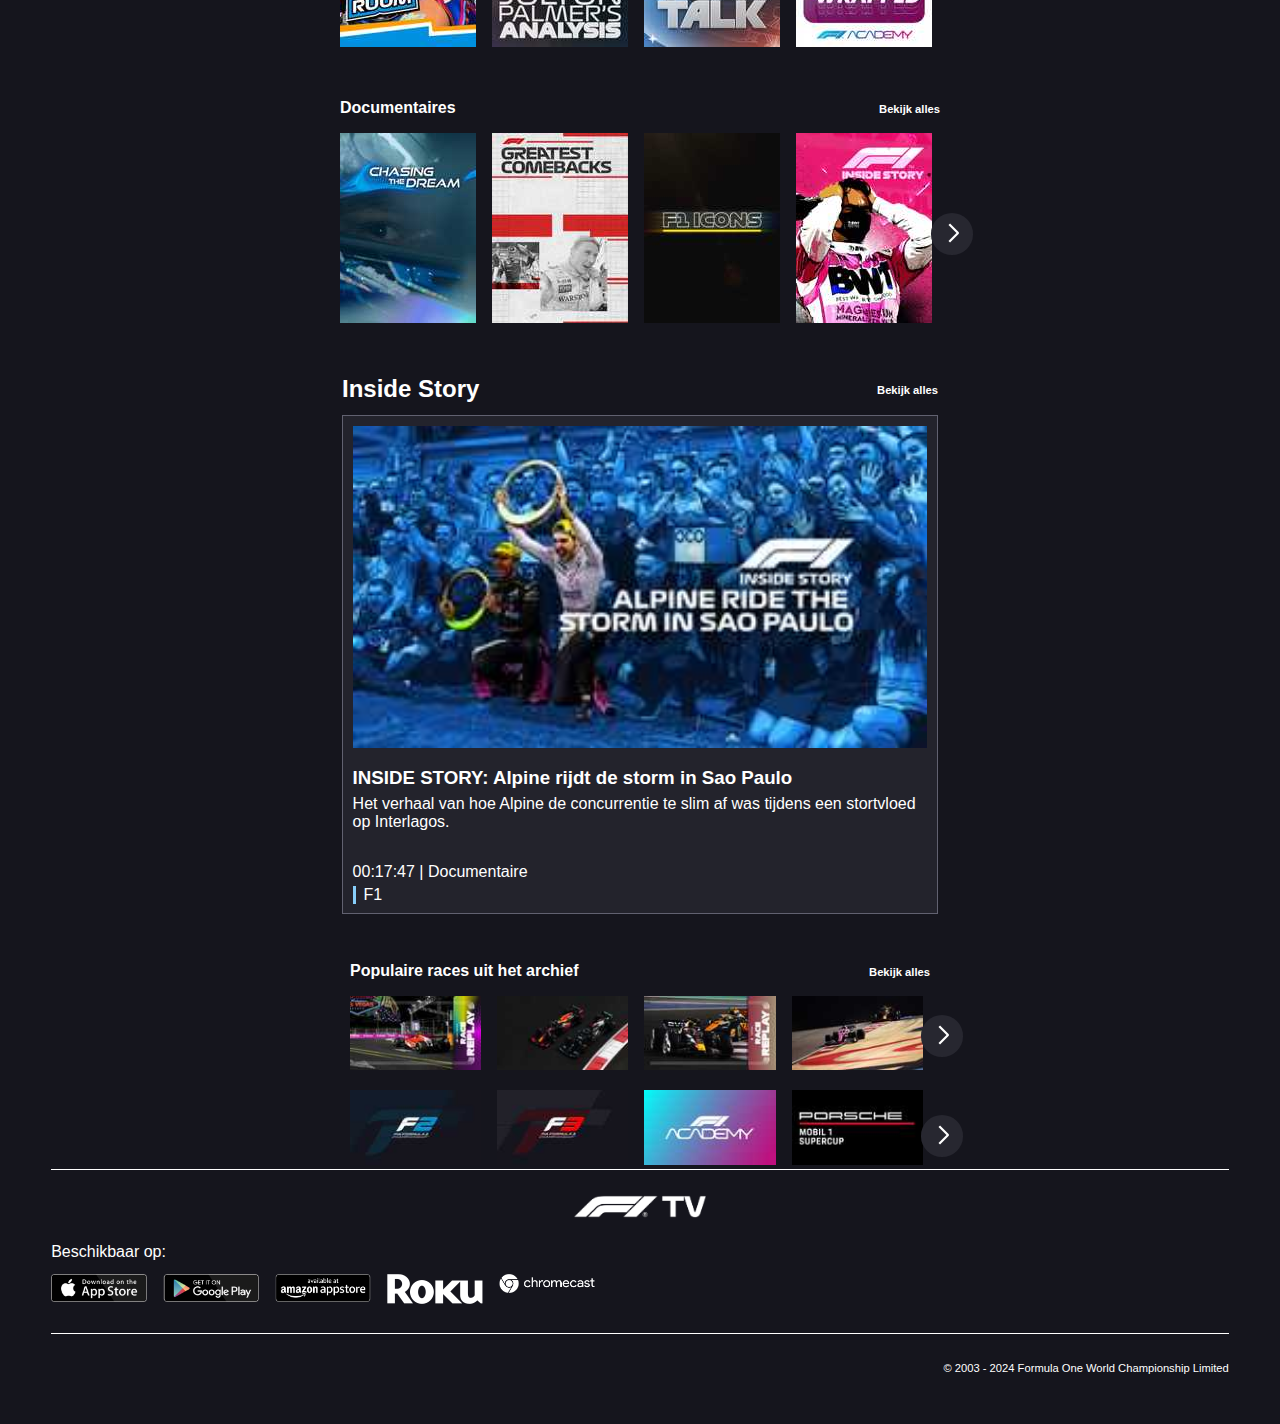
==== commit d514bad6: "Push 9" ====
--- a/index.html
+++ b/index.html
@@ -80,6 +80,49 @@
 			</div>
 		</nav>
 
+		<section class="grootMenu">
+			<ul>
+				<li><p>AUTHENTICS</p></li>
+				<li><p>STORE</p></li>
+				<li><p>TICKETS</p></li>
+				<li><p>HOSPITALITY</p></li>
+				<li><p>EXPERIENCES</p></li>
+				<li><a href="index.html"><img src="images/f1-tv-logo-zwart.svg" alt="F1TV logo"></a></li>
+				<li>
+					<button>
+						<svg xmlns="http://www.w3.org/2000/svg" width="16" height="16" viewBox="0 0 16 16" fill="none">
+							<path d="M8.00005 1.59998C7.15136 1.59998 6.33742 1.93712 5.73731 2.53723C5.13719 3.13735 4.80005 3.95128 4.80005 4.79998C4.80005 5.64867 5.13719 6.4626 5.73731 7.06272C6.33742 7.66283 7.15136 7.99998 8.00005 7.99998C8.84874 7.99998 9.66267 7.66283 10.2628 7.06272C10.8629 6.4626 11.2 5.64867 11.2 4.79998C11.2 3.95128 10.8629 3.13735 10.2628 2.53723C9.66267 1.93712 8.84874 1.59998 8.00005 1.59998ZM5.60005 4.79998C5.60005 4.16346 5.85291 3.55301 6.30299 3.10292C6.75308 2.65283 7.36353 2.39998 8.00005 2.39998C8.63657 2.39998 9.24702 2.65283 9.69711 3.10292C10.1472 3.55301 10.4 4.16346 10.4 4.79998C10.4 5.4365 10.1472 6.04694 9.69711 6.49703C9.24702 6.94712 8.63657 7.19998 8.00005 7.19998C7.36353 7.19998 6.75308 6.94712 6.30299 6.49703C5.85291 6.04694 5.60005 5.4365 5.60005 4.79998Z" fill="white"/>
+							<path d="M12.5 8.49988L14.5 13.4999H13.5L12 9.49988H4L2.5 13.4999H1.5L3.5 8.49988H12.5Z" fill="white"/>
+						</svg>
+					INLOGGEN
+					</button>
+				</li>
+				<li><button>ABONNEREN</button></li>
+			</ul>
+			<ul>
+				<li><p>F1®</p></li>
+				<li><p>F2™</p></li>
+				<li><p>F3™</p></li>
+				<li><p>F1® ACADEMY</p></li>
+			</ul>
+			<ul>
+				<li><a href="index.html"><img src="images/f1-tv-logo.webp" alt="F1TV logo"></a></li>
+				<li><p>Hoofdpagina</p></li>
+				<li><p>2024 seizoen</p></li>
+				<li><p>Archief</p></li>
+				<li><p>Programma's</p></li>
+				<li><p>Documentaires</p></li>
+				<li><p>Mijn lijst</p></li>
+				<li>
+					<button>
+						<svg xmlns="http://www.w3.org/2000/svg" width="22" height="22" viewBox="0 0 22 22" fill="none" alt="Vergrootglas">
+							<path d="M17.9667 19.25L12.1917 13.475C11.7333 13.8417 11.2063 14.1319 10.6104 14.3458C10.0146 14.5597 9.38056 14.6667 8.70833 14.6667C7.04306 14.6667 5.63383 14.0898 4.48067 12.936C3.3275 11.7822 2.75061 10.373 2.75 8.70833C2.74939 7.04367 3.32628 5.63444 4.48067 4.48067C5.63506 3.32689 7.04428 2.75 8.70833 2.75C10.3724 2.75 11.7819 3.32689 12.9369 4.48067C14.0919 5.63444 14.6685 7.04367 14.6667 8.70833C14.6667 9.38056 14.5597 10.0146 14.3458 10.6104C14.1319 11.2063 13.8417 11.7333 13.475 12.1917L19.25 17.9667L17.9667 19.25ZM8.70833 12.8333C9.85417 12.8333 10.8283 12.4324 11.6307 11.6307C12.4331 10.8289 12.8339 9.85478 12.8333 8.70833C12.8327 7.56189 12.4318 6.58808 11.6307 5.78692C10.8295 4.98575 9.85539 4.58456 8.70833 4.58333C7.56128 4.58211 6.58747 4.98331 5.78692 5.78692C4.98636 6.59053 4.58517 7.56433 4.58333 8.70833C4.5815 9.85233 4.9827 10.8264 5.78692 11.6307C6.59114 12.4349 7.56495 12.8358 8.70833 12.8333Z" fill="white"/>
+						</svg>
+					</button>
+				</li>
+			</ul>
+		</section>
+
 		<section class="headerCarouselHome">
 			<article>
 				<img src="images/Race_in_30_minuten.jpeg" alt="Thumbnail race in 30 minuten">
@@ -91,18 +134,24 @@
 					<p>F1: 2024 Grand Prix van Sao Paulo</p>
 					<p>De Race In 30 Minuten</p>
 					<p>Kijk terug naar een grand prix van Sao Paulo die werkelijk alles had!</p>
-					<a href="race.html"><img src="images/Play.svg" alt="Speel af"><p>Bekijk nu</p></a>
+					<a href="race.html">
+						<svg xmlns="http://www.w3.org/2000/svg" width="30" height="30" viewBox="0 0 30 30" fill="none">
+							<path d="M8.75 6.25V23.75L22.5 15L8.75 6.25Z" fill="white"/>
+						</svg>
+						<p>Bekijk nu</p>
+					</a>
 				</div>
+				<ul>
+					<li><button><img src="images/arrow-left-icon-klein.svg" alt="Pijl naar links"></button></li>
+					<li><button></button></li>
+					<li><button></button></li>
+					<li><button></button></li>
+					<li><button></button></li>
+					<li><button><img src="images/arrow-right-icon-klein.svg" alt="Pijl naar rechts"></button></li>
+				</ul>
 			</article>
 
-			<ul>
-				<li><button><img src="images/arrow-left-icon-klein.svg" alt="Pijl naar links"></button></li>
-				<li><button></button></li>
-				<li><button></button></li>
-				<li><button></button></li>
-				<li><button></button></li>
-				<li><button><img src="images/arrow-right-icon-klein.svg" alt="Pijl naar rechts"></button></li>
-			</ul>
+	
 		</section>
 	</header>
 
--- a/styles/style.css
+++ b/styles/style.css
@@ -6,6 +6,7 @@
 	--color-background: #15151D;
 	--color-background-2: #000000;
 	--color-background-3: #660301;
+	--color-background-4: #FFFFFF;
 	--color-schemacarousel: #1B0100;
 	--color-kaartje-1: #301A1D;
 	--color-kaartje-2: #23232C;
@@ -109,7 +110,7 @@
     left: 0;
     right: 0;
     bottom: 0;
-    background-color: var(--color-background);
+    background-color: var(--color-kaartje-2);
     border-radius: 34px;
     transition: 0.4s;
   }
@@ -121,13 +122,14 @@
     width: 26px;
     left: 4px;
     bottom: 4px;
-    background-color: #000;
+    background-color: var(--color-background);
     border-radius: 50%;
     transition: 0.4s;
   }
 
   body.dark-mode .switch span:before {
     left: 30px;
+	background-color: var(--color-background-2);
   }
 
   body.dark-mode {
@@ -265,8 +267,130 @@
 	display: flex;
 }
 
-
+@media screen and (min-width: 1000px) {
+	header nav {
+		display: none;
+	}
+}
+
+/* -----------*/
+/* Groot menu */
+/* -----------*/
+.grootMenu {
+	position: relative;
+	z-index: 1;
+}
+
+.grootMenu ul:nth-of-type(1) {
+	background-color: var(--color-background-4);
+	color: var(--color-text-3);
+	display: flex;
+	justify-content: space-evenly;
+	padding: 0.2em 8% 0 8%;
+}
+
+.grootMenu ul:nth-of-type(1) img {
+	width: 8em;
+	padding: 0 1em 0 1em;
+	border-left: solid 1px var(--color-text-2);
+	border-right: solid 1px var(--color-text-2);
+}
+
+.grootMenu ul:nth-of-type(1) li {
+	padding-top: 0.6em;
+}
+
+.grootMenu ul:nth-of-type(1) li p {
+	font-size: 0.8em;
+}
+
+.grootMenu ul:nth-of-type(1) li button {
+	width: 10em;
+	padding: 0.6em 0.8em 0.6em 0.8em;
+	border-radius: 5px;
+	border: none;
+	font-size: 0.75em;
+	font-weight: 550;
+}
+
+.grootMenu ul:nth-of-type(1) li:nth-of-type(7) {
+	padding-top: 0.2em;
+}
+
+.grootMenu ul:nth-of-type(1) li:nth-of-type(7) button {
+	display: flex;
+	justify-content: center;
+	align-items: center;
+	background-color: var(--color-background);
+	color: var(--color-text);	
+}
+
+.grootMenu ul:nth-of-type(1) li:nth-of-type(7) button svg {
+	margin-right: 0.5em;
+}
+
+.grootMenu ul:nth-of-type(1) li:nth-of-type(8) {
+	padding-top: 0.2em;
+}
+
+.grootMenu ul:nth-of-type(1) li:nth-of-type(8) button {
+	background-color: red;
+	color: var(--color-text);
+	padding: 0.72em 0.8em 0.72em 0.8em;
+}
+
+.grootMenu ul:nth-of-type(2) {
+	background-color: var(--color-background-4);
+	color: var(--color-text-2);
+	display: flex;
+	padding: 1em 8% 1em 10%;
+}
+
+.grootMenu ul:nth-of-type(2) li {
+	margin: 0 1em 0 1em;
+}
+
+.grootMenu ul:nth-of-type(2) li p {
+	font-weight: 550;
+}
+
+.grootMenu ul:nth-of-type(3) {
+	background-color: var(--color-background);
+	color: var(--color-text-1);
+	display: flex;
+	justify-content: space-evenly;
+	padding: 1em 8% 0 8%;
+}
+
+.grootMenu ul:nth-of-type(3) img {
+	width: 11em;
+	margin-right: 2em;
+}
+
+.grootMenu ul:nth-of-type(3) p {
+	font-size: 0.95em;
+	font-weight: 530;
+	margin-top: 0.3em;
+}
+
+.grootMenu ul:nth-of-type(3) li:nth-of-type(8) button {
+	background: none;
+	border: none;
+	padding: 0.2em 0 0 0;
+}
+
+
+
+@media screen and (max-width: 1000px) {
+	.grootMenu {
+		display: none;
+	}
+}
+
+
+/* ---------------------------*/
 /* Header Carousel Homepagina */
+/* ---------------------------*/
 
 .headerCarouselHome {
 	margin: 4em 0 0 0;
@@ -380,7 +504,52 @@
 	  max-width: 720px;
 	  margin: 0 auto 0 auto;
 	}
-  }
+}
+
+@media screen and (min-width: 1000px) {
+	.headerCarouselHome {
+	  max-width: 90vw;
+	  max-height: 40vw
+	}
+	.headerCarouselHome article div {
+		display: flex;
+		justify-content: space-evenly;
+		width: 35em;
+		height: 40vw;
+		background: linear-gradient(270deg, rgba(21, 21, 29, 0.00) 3.53%, #15151D 49.82%);
+		translate: 0 -100%;
+	}
+	.headerCarouselHome article div p:nth-of-type(1) {
+		display: flex;
+		justify-content: left;
+		margin: 3em 0 0 2em;
+	}
+	.headerCarouselHome article div p:nth-of-type(2) {
+		display: flex;
+		justify-content: left;
+		margin: 2em 0 0 1.2em;
+	}
+	.headerCarouselHome article div p:nth-of-type(3) {
+		display: flex;
+		justify-content: left;
+		margin: 2em 2em 0 2em;
+		max-width: 20em;
+	}
+	.headerCarouselHome article div a {
+		display: flex;
+		justify-content: center;
+		margin: 3em auto 6em 5em;
+	}
+	.headerCarouselHome article div a p:nth-of-type(1){
+		margin: 0;
+	}
+	.headerCarouselHome article ul {
+		height: 40vw;
+		translate: 0 -120%;
+		background: none;
+	}
+
+}  
 
 
 
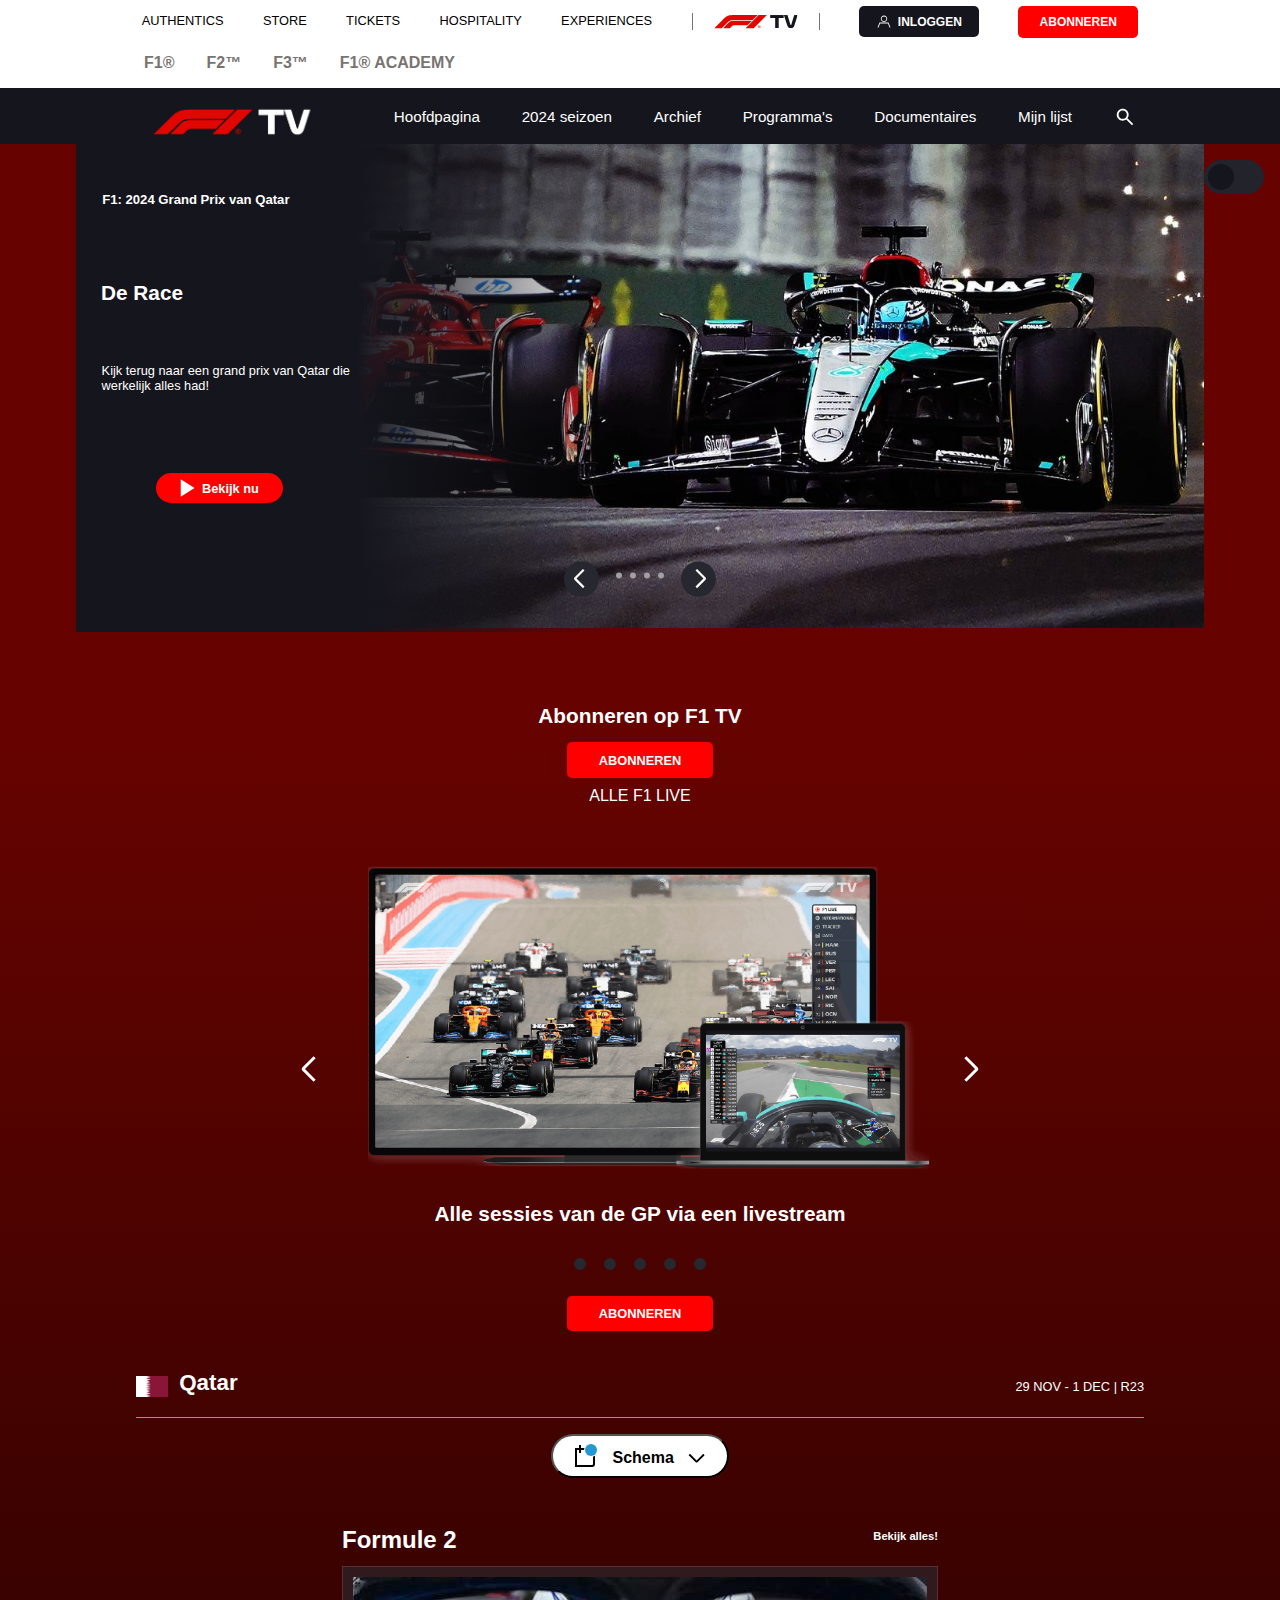
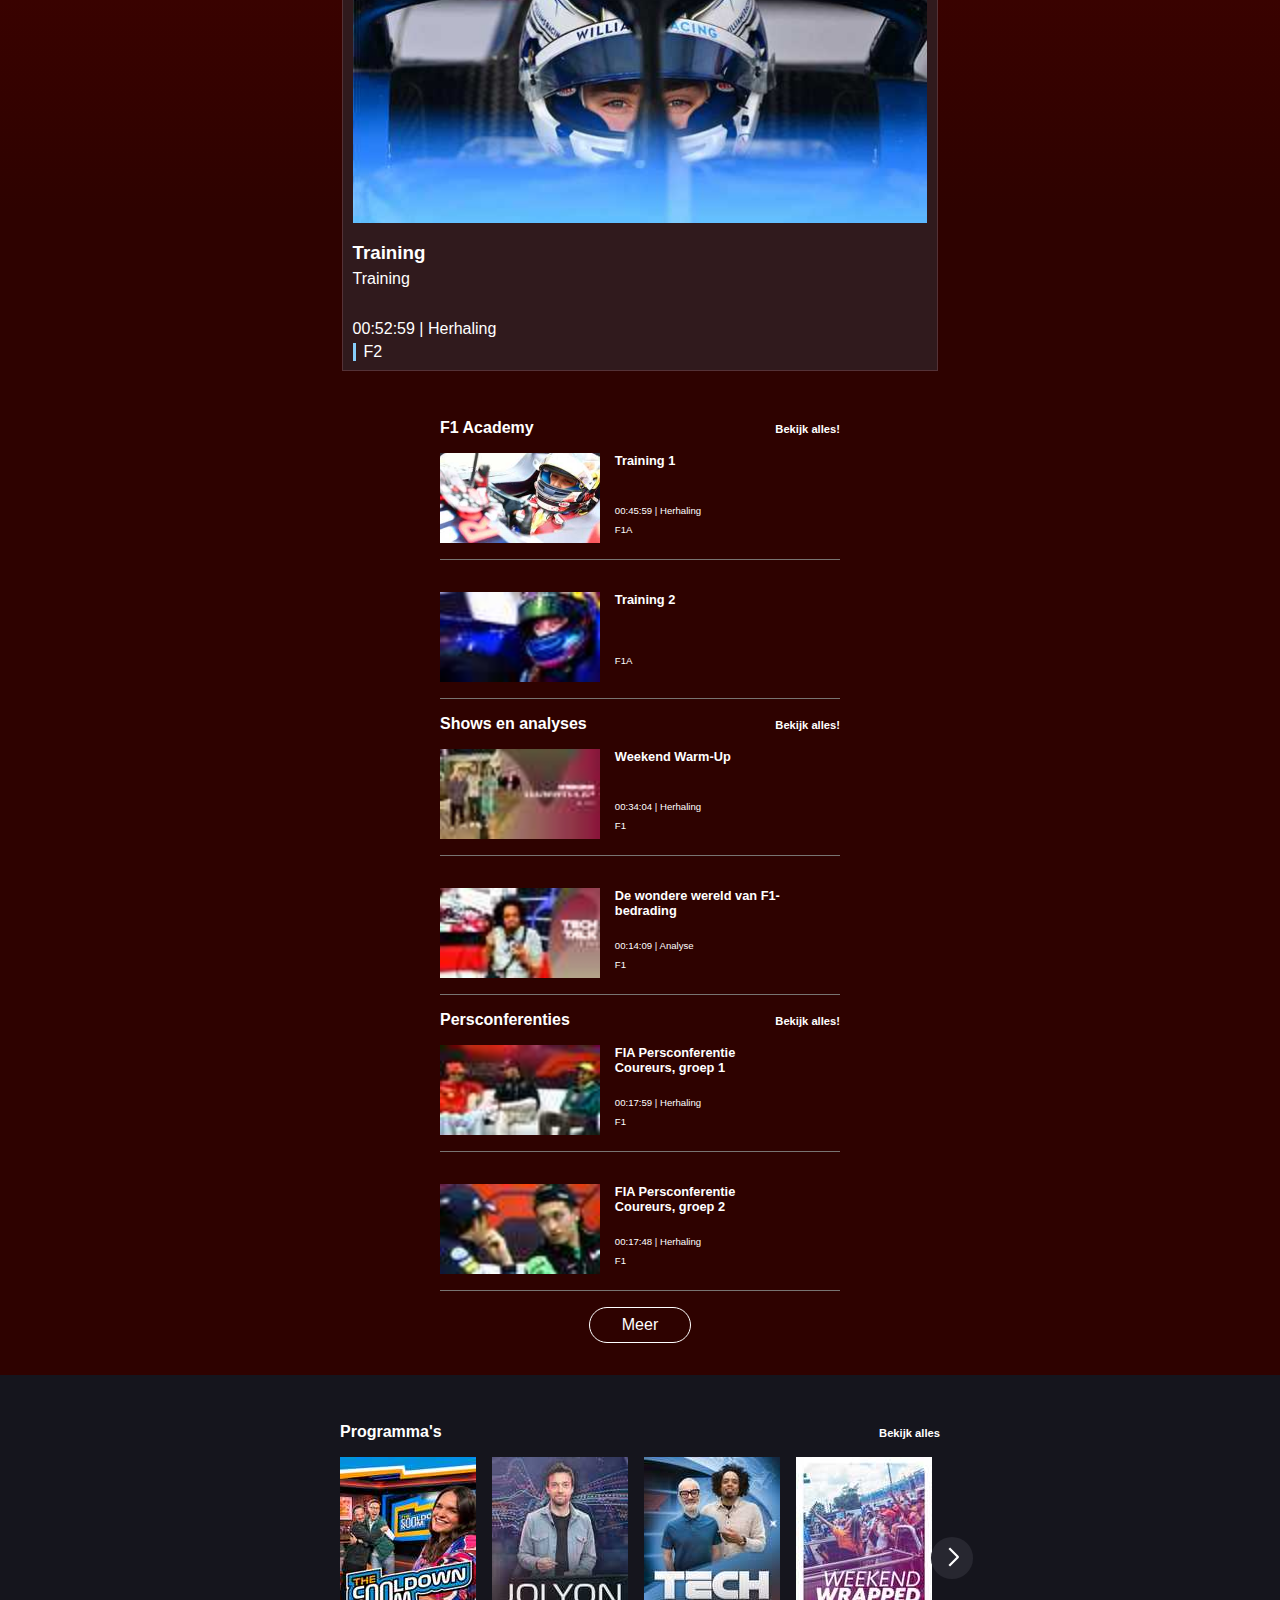
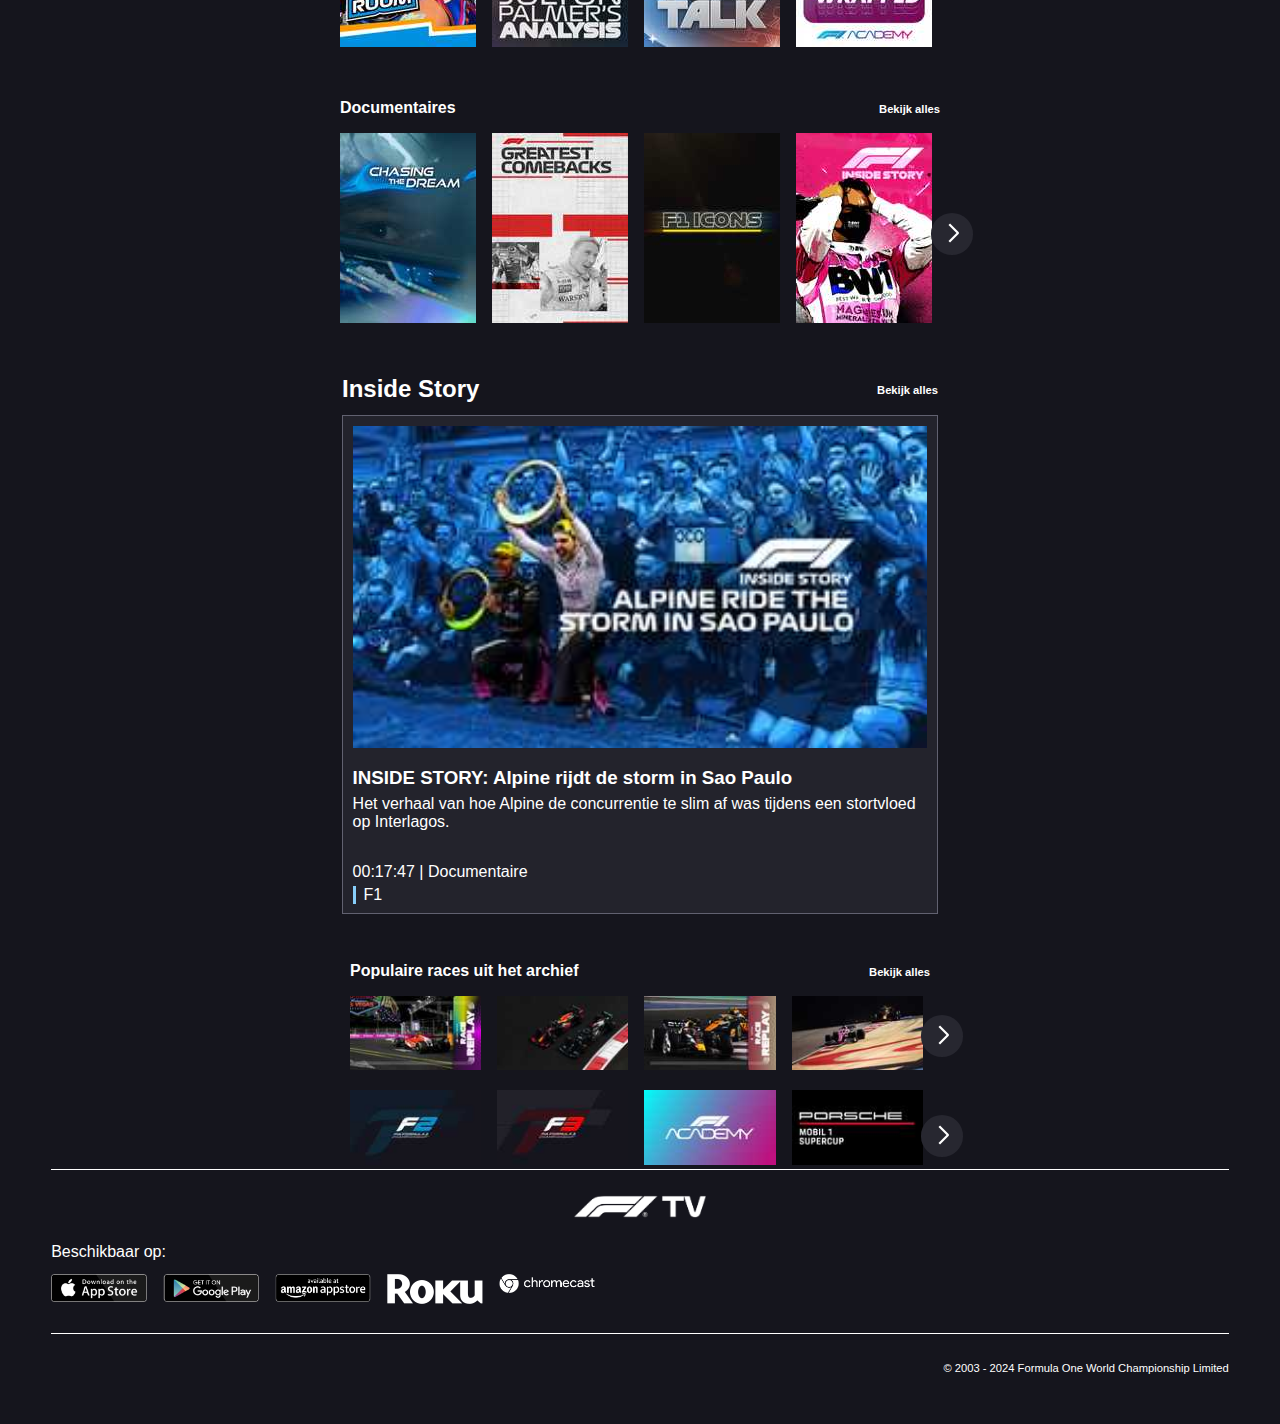
==== commit 9de39dfe: "Push 10 (vooral commentaar)" ====
--- a/index.html
+++ b/index.html
@@ -15,31 +15,40 @@
 <body>
 	<header>
 		<nav>
-			<ul>
-				<li><button>
-					<svg xmlns="http://www.w3.org/2000/svg" width="28" height="28" viewBox="0 0 28 28" fill="none" alt="Hamburger menu">
-						<path d="M4.66675 21H23.3334L22.1667 18.6667H4.66675V21Z" fill="white"/>
-						<path d="M4.66675 15.1667H20.4167L19.2501 12.8333H4.66675V15.1667Z" fill="white"/>
-						<path d="M4.66675 9.33333H18.6667L17.5001 7H4.66675V9.33333Z" fill="white"/>
-					</svg>
-				</button></li>
+			<!-- Algemene nav  -->
+			<ul>
+				<li>
+					<button>
+						<svg xmlns="http://www.w3.org/2000/svg" width="28" height="28" viewBox="0 0 28 28" fill="none" alt="Hamburger menu">
+							<path d="M4.66675 21H23.3334L22.1667 18.6667H4.66675V21Z" fill="white"/>
+							<path d="M4.66675 15.1667H20.4167L19.2501 12.8333H4.66675V15.1667Z" fill="white"/>
+							<path d="M4.66675 9.33333H18.6667L17.5001 7H4.66675V9.33333Z" fill="white"/>
+						</svg>
+					</button>
+				</li>
 				<li><a href="index.html"><img src="images/f1-tv-logo.webp" alt="F1TV logo"></a></li>
-				<li><button>
-					<svg xmlns="http://www.w3.org/2000/svg" width="22" height="22" viewBox="0 0 22 22" fill="none" alt="Vergrootglas">
-						<path d="M17.9667 19.25L12.1917 13.475C11.7333 13.8417 11.2063 14.1319 10.6104 14.3458C10.0146 14.5597 9.38056 14.6667 8.70833 14.6667C7.04306 14.6667 5.63383 14.0898 4.48067 12.936C3.3275 11.7822 2.75061 10.373 2.75 8.70833C2.74939 7.04367 3.32628 5.63444 4.48067 4.48067C5.63506 3.32689 7.04428 2.75 8.70833 2.75C10.3724 2.75 11.7819 3.32689 12.9369 4.48067C14.0919 5.63444 14.6685 7.04367 14.6667 8.70833C14.6667 9.38056 14.5597 10.0146 14.3458 10.6104C14.1319 11.2063 13.8417 11.7333 13.475 12.1917L19.25 17.9667L17.9667 19.25ZM8.70833 12.8333C9.85417 12.8333 10.8283 12.4324 11.6307 11.6307C12.4331 10.8289 12.8339 9.85478 12.8333 8.70833C12.8327 7.56189 12.4318 6.58808 11.6307 5.78692C10.8295 4.98575 9.85539 4.58456 8.70833 4.58333C7.56128 4.58211 6.58747 4.98331 5.78692 5.78692C4.98636 6.59053 4.58517 7.56433 4.58333 8.70833C4.5815 9.85233 4.9827 10.8264 5.78692 11.6307C6.59114 12.4349 7.56495 12.8358 8.70833 12.8333Z" fill="white"/>
-					</svg>
-				</button></li>
-			</ul>
-
+				<li>
+					<button>
+						<svg xmlns="http://www.w3.org/2000/svg" width="22" height="22" viewBox="0 0 22 22" fill="none" alt="Vergrootglas">
+							<path d="M17.9667 19.25L12.1917 13.475C11.7333 13.8417 11.2063 14.1319 10.6104 14.3458C10.0146 14.5597 9.38056 14.6667 8.70833 14.6667C7.04306 14.6667 5.63383 14.0898 4.48067 12.936C3.3275 11.7822 2.75061 10.373 2.75 8.70833C2.74939 7.04367 3.32628 5.63444 4.48067 4.48067C5.63506 3.32689 7.04428 2.75 8.70833 2.75C10.3724 2.75 11.7819 3.32689 12.9369 4.48067C14.0919 5.63444 14.6685 7.04367 14.6667 8.70833C14.6667 9.38056 14.5597 10.0146 14.3458 10.6104C14.1319 11.2063 13.8417 11.7333 13.475 12.1917L19.25 17.9667L17.9667 19.25ZM8.70833 12.8333C9.85417 12.8333 10.8283 12.4324 11.6307 11.6307C12.4331 10.8289 12.8339 9.85478 12.8333 8.70833C12.8327 7.56189 12.4318 6.58808 11.6307 5.78692C10.8295 4.98575 9.85539 4.58456 8.70833 4.58333C7.56128 4.58211 6.58747 4.98331 5.78692 5.78692C4.98636 6.59053 4.58517 7.56433 4.58333 8.70833C4.5815 9.85233 4.9827 10.8264 5.78692 11.6307C6.59114 12.4349 7.56495 12.8358 8.70833 12.8333Z" fill="white"/>
+						</svg>
+					</button>
+				</li>
+			</ul>
+
+			<!-- Hamburger menu  -->
 			<div>
 				<ul>
-					<li><button>
-						<svg xmlns="http://www.w3.org/2000/svg" width="20" height="20" viewBox="0 0 20 20" fill="none" alt="Hamburger menu sluiten">
-							<path d="M19.75 3.67844L17.0716 1L10.375 7.69656L3.67844 1L1 3.67844L7.69656 10.375L1 17.0716L3.67844 19.75L10.375 13.0534L17.0716 19.75L19.75 17.0716L13.0534 10.375L19.75 3.67844Z" fill="white"/>
-						</svg>
-					</button></li>
+					<li>
+						<button>
+							<svg xmlns="http://www.w3.org/2000/svg" width="20" height="20" viewBox="0 0 20 20" fill="none" alt="Hamburger menu sluiten">
+								<path d="M19.75 3.67844L17.0716 1L10.375 7.69656L3.67844 1L1 3.67844L7.69656 10.375L1 17.0716L3.67844 19.75L10.375 13.0534L17.0716 19.75L19.75 17.0716L13.0534 10.375L19.75 3.67844Z" fill="white"/>
+							</svg>
+						</button>
+					</li>
 					<li><img src="images/f1-tv-logo.webp" alt="F1TV logo"></li>
 				</ul>
+
 				<ul>
 					<li><p>Hoofdpagina</p></li>
 					<li><p>2024 seizoen</p></li>
@@ -48,22 +57,28 @@
 					<li><p>Documentaires</p></li>
 					<li><p>Mijn lijst</p></li>
 				</ul>
-				<ul>
-					<li><button>
-						<svg xmlns="http://www.w3.org/2000/svg" width="16" height="16" viewBox="0 0 16 16" fill="none">
-							<path d="M8.00005 1.59998C7.15136 1.59998 6.33742 1.93712 5.73731 2.53723C5.13719 3.13735 4.80005 3.95128 4.80005 4.79998C4.80005 5.64867 5.13719 6.4626 5.73731 7.06272C6.33742 7.66283 7.15136 7.99998 8.00005 7.99998C8.84874 7.99998 9.66267 7.66283 10.2628 7.06272C10.8629 6.4626 11.2 5.64867 11.2 4.79998C11.2 3.95128 10.8629 3.13735 10.2628 2.53723C9.66267 1.93712 8.84874 1.59998 8.00005 1.59998ZM5.60005 4.79998C5.60005 4.16346 5.85291 3.55301 6.30299 3.10292C6.75308 2.65283 7.36353 2.39998 8.00005 2.39998C8.63657 2.39998 9.24702 2.65283 9.69711 3.10292C10.1472 3.55301 10.4 4.16346 10.4 4.79998C10.4 5.4365 10.1472 6.04694 9.69711 6.49703C9.24702 6.94712 8.63657 7.19998 8.00005 7.19998C7.36353 7.19998 6.75308 6.94712 6.30299 6.49703C5.85291 6.04694 5.60005 5.4365 5.60005 4.79998Z" fill="#15151D"/>
-							<path d="M12.5 8.49988L14.5 13.4999H13.5L12 9.49988H4L2.5 13.4999H1.5L3.5 8.49988H12.5Z" fill="#15151D"/>
-						</svg>
+
+				<ul>
+					<li>
+						<button>
+							<svg xmlns="http://www.w3.org/2000/svg" width="16" height="16" viewBox="0 0 16 16" fill="none">
+								<path d="M8.00005 1.59998C7.15136 1.59998 6.33742 1.93712 5.73731 2.53723C5.13719 3.13735 4.80005 3.95128 4.80005 4.79998C4.80005 5.64867 5.13719 6.4626 5.73731 7.06272C6.33742 7.66283 7.15136 7.99998 8.00005 7.99998C8.84874 7.99998 9.66267 7.66283 10.2628 7.06272C10.8629 6.4626 11.2 5.64867 11.2 4.79998C11.2 3.95128 10.8629 3.13735 10.2628 2.53723C9.66267 1.93712 8.84874 1.59998 8.00005 1.59998ZM5.60005 4.79998C5.60005 4.16346 5.85291 3.55301 6.30299 3.10292C6.75308 2.65283 7.36353 2.39998 8.00005 2.39998C8.63657 2.39998 9.24702 2.65283 9.69711 3.10292C10.1472 3.55301 10.4 4.16346 10.4 4.79998C10.4 5.4365 10.1472 6.04694 9.69711 6.49703C9.24702 6.94712 8.63657 7.19998 8.00005 7.19998C7.36353 7.19998 6.75308 6.94712 6.30299 6.49703C5.85291 6.04694 5.60005 5.4365 5.60005 4.79998Z" fill="#15151D"/>
+								<path d="M12.5 8.49988L14.5 13.4999H13.5L12 9.49988H4L2.5 13.4999H1.5L3.5 8.49988H12.5Z" fill="#15151D"/>
+							</svg>
 						Inloggen
-					</button></li>
+						</button>
+					</li>
 					<li><button>Abonneren</button></li>
-					<li><button>
-						<svg xmlns="http://www.w3.org/2000/svg" width="16" height="16" viewBox="0 0 16 16" fill="none">
-							<path d="M7.99989 10.3334C7.38105 10.3334 6.78756 10.0875 6.34998 9.64996C5.91239 9.21237 5.66656 8.61888 5.66656 8.00004C5.66656 7.3812 5.91239 6.78771 6.34998 6.35013C6.78756 5.91254 7.38105 5.66671 7.99989 5.66671C8.61873 5.66671 9.21222 5.91254 9.64981 6.35013C10.0874 6.78771 10.3332 7.3812 10.3332 8.00004C10.3332 8.61888 10.0874 9.21237 9.64981 9.64996C9.21222 10.0875 8.61873 10.3334 7.99989 10.3334ZM12.9532 8.64671C12.9799 8.43338 12.9999 8.22004 12.9999 8.00004C12.9999 7.78004 12.9799 7.56004 12.9532 7.33338L14.3599 6.24671C14.4866 6.14671 14.5199 5.96671 14.4399 5.82004L13.1066 3.51338C13.0266 3.36671 12.8466 3.30671 12.6999 3.36671L11.0399 4.03338C10.6932 3.77338 10.3332 3.54671 9.91323 3.38004L9.66656 1.61338C9.65302 1.53485 9.61212 1.46366 9.5511 1.41241C9.49009 1.36116 9.41291 1.33316 9.33323 1.33338H6.66656C6.49989 1.33338 6.35989 1.45338 6.33323 1.61338L6.08656 3.38004C5.66656 3.54671 5.30656 3.77338 4.95989 4.03338L3.29989 3.36671C3.15323 3.30671 2.97323 3.36671 2.89323 3.51338L1.55989 5.82004C1.47323 5.96671 1.51323 6.14671 1.63989 6.24671L3.04656 7.33338C3.01989 7.56004 2.99989 7.78004 2.99989 8.00004C2.99989 8.22004 3.01989 8.43338 3.04656 8.64671L1.63989 9.75338C1.51323 9.85338 1.47323 10.0334 1.55989 10.18L2.89323 12.4867C2.97323 12.6334 3.15323 12.6867 3.29989 12.6334L4.95989 11.96C5.30656 12.2267 5.66656 12.4534 6.08656 12.62L6.33323 14.3867C6.35989 14.5467 6.49989 14.6667 6.66656 14.6667H9.33323C9.49989 14.6667 9.63989 14.5467 9.66656 14.3867L9.91323 12.62C10.3332 12.4467 10.6932 12.2267 11.0399 11.96L12.6999 12.6334C12.8466 12.6867 13.0266 12.6334 13.1066 12.4867L14.4399 10.18C14.5199 10.0334 14.4866 9.85338 14.3599 9.75338L12.9532 8.64671Z" fill="white"/>
-						</svg>
-						Instellingen
-					</button></li>
-				</ul>
+					<li>
+						<button>
+							<svg xmlns="http://www.w3.org/2000/svg" width="16" height="16" viewBox="0 0 16 16" fill="none">
+								<path d="M7.99989 10.3334C7.38105 10.3334 6.78756 10.0875 6.34998 9.64996C5.91239 9.21237 5.66656 8.61888 5.66656 8.00004C5.66656 7.3812 5.91239 6.78771 6.34998 6.35013C6.78756 5.91254 7.38105 5.66671 7.99989 5.66671C8.61873 5.66671 9.21222 5.91254 9.64981 6.35013C10.0874 6.78771 10.3332 7.3812 10.3332 8.00004C10.3332 8.61888 10.0874 9.21237 9.64981 9.64996C9.21222 10.0875 8.61873 10.3334 7.99989 10.3334ZM12.9532 8.64671C12.9799 8.43338 12.9999 8.22004 12.9999 8.00004C12.9999 7.78004 12.9799 7.56004 12.9532 7.33338L14.3599 6.24671C14.4866 6.14671 14.5199 5.96671 14.4399 5.82004L13.1066 3.51338C13.0266 3.36671 12.8466 3.30671 12.6999 3.36671L11.0399 4.03338C10.6932 3.77338 10.3332 3.54671 9.91323 3.38004L9.66656 1.61338C9.65302 1.53485 9.61212 1.46366 9.5511 1.41241C9.49009 1.36116 9.41291 1.33316 9.33323 1.33338H6.66656C6.49989 1.33338 6.35989 1.45338 6.33323 1.61338L6.08656 3.38004C5.66656 3.54671 5.30656 3.77338 4.95989 4.03338L3.29989 3.36671C3.15323 3.30671 2.97323 3.36671 2.89323 3.51338L1.55989 5.82004C1.47323 5.96671 1.51323 6.14671 1.63989 6.24671L3.04656 7.33338C3.01989 7.56004 2.99989 7.78004 2.99989 8.00004C2.99989 8.22004 3.01989 8.43338 3.04656 8.64671L1.63989 9.75338C1.51323 9.85338 1.47323 10.0334 1.55989 10.18L2.89323 12.4867C2.97323 12.6334 3.15323 12.6867 3.29989 12.6334L4.95989 11.96C5.30656 12.2267 5.66656 12.4534 6.08656 12.62L6.33323 14.3867C6.35989 14.5467 6.49989 14.6667 6.66656 14.6667H9.33323C9.49989 14.6667 9.63989 14.5467 9.66656 14.3867L9.91323 12.62C10.3332 12.4467 10.6932 12.2267 11.0399 11.96L12.6999 12.6334C12.8466 12.6867 13.0266 12.6334 13.1066 12.4867L14.4399 10.18C14.5199 10.0334 14.4866 9.85338 14.3599 9.75338L12.9532 8.64671Z" fill="white"/>
+							</svg>
+							Instellingen
+						</button>
+					</li>
+				</ul>
+
 				<ul>
 					<li><p>AUTHENTICS</p><img src="images/link-icon.svg" alt="Link out icon"></li>
 					<li><p>STORE</p><img src="images/link-icon.svg" alt="Link out icon"></li>
@@ -71,6 +86,7 @@
 					<li><p>HOSPITALITY</p><img src="images/link-icon.svg" alt="Link out icon"></li>
 					<li><p>EXPERIENCES</p><img src="images/link-icon.svg" alt="Link out icon"></li>
 				</ul>
+
 				<ul>
 					<li><p>F1®</p></li>
 					<li><p>F2™</p></li>
@@ -80,6 +96,7 @@
 			</div>
 		</nav>
 
+		<!-- Algemene nav vanaf 1000px breedte  -->
 		<section class="grootMenu">
 			<ul>
 				<li><p>AUTHENTICS</p></li>
@@ -99,12 +116,14 @@
 				</li>
 				<li><button>ABONNEREN</button></li>
 			</ul>
+
 			<ul>
 				<li><p>F1®</p></li>
 				<li><p>F2™</p></li>
 				<li><p>F3™</p></li>
 				<li><p>F1® ACADEMY</p></li>
 			</ul>
+
 			<ul>
 				<li><a href="index.html"><img src="images/f1-tv-logo.webp" alt="F1TV logo"></a></li>
 				<li><p>Hoofdpagina</p></li>
@@ -123,17 +142,20 @@
 			</ul>
 		</section>
 
+		<!-- Eerste carousel direct onder de nav  -->
 		<section class="headerCarouselHome">
 			<article>
 				<img src="images/Race_in_30_minuten.jpeg" alt="Thumbnail race in 30 minuten">
+				
 				<label class="switch">
 					<input type="checkbox" aria-label="Schakel tussen licht en donker modus">
 					<span></span>
 				</label>
+
 				<div>
-					<p>F1: 2024 Grand Prix van Sao Paulo</p>
-					<p>De Race In 30 Minuten</p>
-					<p>Kijk terug naar een grand prix van Sao Paulo die werkelijk alles had!</p>
+					<p>F1: 2024 Grand Prix van Qatar</p>
+					<p>De Race</p>
+					<p>Kijk terug naar een grand prix van Qatar die werkelijk alles had!</p>
 					<a href="race.html">
 						<svg xmlns="http://www.w3.org/2000/svg" width="30" height="30" viewBox="0 0 30 30" fill="none">
 							<path d="M8.75 6.25V23.75L22.5 15L8.75 6.25Z" fill="white"/>
@@ -141,6 +163,7 @@
 						<p>Bekijk nu</p>
 					</a>
 				</div>
+
 				<ul>
 					<li><button><img src="images/arrow-left-icon-klein.svg" alt="Pijl naar links"></button></li>
 					<li><button></button></li>
@@ -149,27 +172,29 @@
 					<li><button></button></li>
 					<li><button><img src="images/arrow-right-icon-klein.svg" alt="Pijl naar rechts"></button></li>
 				</ul>
-			</article>
-
-	
+			</article>	
 		</section>
 	</header>
 
-
-
 	<main>
+		<!-- Gedeelte met rode achtergrond, dit wordt actief tijdens race-weekenden  -->
 		<div class="weekendExpansie">
+
+			<!-- abonneren  -->
 			<section class="abonneren">
 				<h1>Abonneren op F1 TV</h1>
+
 				<button>ABONNEREN</button>
 			</section>
 	
+			<!-- Abonneer carousel  -->
 			<section class="abonneerCarousel">
 				<article>
 					<p>ALLE F1 LIVE</p>
 					<img src="images/all-f1-live-v2.png" alt="Thumbnail">
 					<p>Alle sessies van de GP via een livestream</p>
 				</article>
+
 				<ul>
 					<li><button><img src="images/arrow-left-icon-groot.svg" alt="Pijl naar links"></button></li>
 					<li><button></button></li>
@@ -179,16 +204,20 @@
 					<li><button></button></li>
 					<li><button><img src="images/arrow-right-icon-groot.svg" alt="Pijl naar rechts"></button></li>
 				</ul>
+
 				<button>ABONNEREN</button>
 			</section>
 	
+			<!-- Uitklapschema weekend planning  -->
 			<section class="schema">
 				<ul>
 					<li><img src="images/F1-Qatar/149.png" alt="Vlag van Qatar"></li>
 					<li><h2>Qatar</h2></li>
 					<li><p>29 NOV - 1 DEC | R23</p></li>
 				</ul>
-				<details>
+
+				<details> <!-- https://www.w3schools.com/tags/tag_details.asp -->
+					<!-- Alles in het onuitgklapte schema  -->
 					<summary>
 						<button>
 							<svg xmlns="http://www.w3.org/2000/svg" width="24" height="24" viewBox="0 0 24 24" fill="none" alt="Kalender icoon">
@@ -204,12 +233,16 @@
 								</clipPath>
 								</defs>
 							</svg>
+
 							<p>Schema</p>
+
 							<svg xmlns="http://www.w3.org/2000/svg" width="20" height="20" viewBox="0 0 24 24" fill="none" alt="Dropdown">
 								<path d="M2 8.56043L3.5459 7L11.5459 15L19.5459 7L21.092 8.56043L12.6065 17.0459C12.3252 17.3271 11.9437 17.4851 11.546 17.4851C11.1483 17.4851 10.7668 17.3271 10.4855 17.0459L2 8.56043Z" fill="black"/>
 							</svg>
 						</button>
 					</summary>
+					<!-- Alles in uitgeklapte schema  -->
+					<!-- Knoppen boven carousel  -->
 					<div>
 						<ul>
 							<li>
@@ -223,6 +256,7 @@
 								</svg>
 							</li>
 						</ul>
+
 						<ul>
 							<li><button>ALLE</button></li>
 							<li><button>F1</button></li>
@@ -230,6 +264,8 @@
 							<li><button>F1A</button></li>
 						</ul>
 					</div>
+
+					<!-- Carousel  -->
 					<section>
 						<p>DONDERDAG</p>
 						<div class="schemaKaartje">
@@ -239,6 +275,7 @@
 								<path d="M12 22C10.75 22 9.57933 21.7627 8.488 21.288C7.39667 20.8133 6.44667 20.1717 5.638 19.363C4.82933 18.5543 4.18767 17.6043 3.713 16.513C3.23833 15.4217 3.00067 14.2507 3 13H5C5 14.95 5.67933 16.6043 7.038 17.963C8.39667 19.3217 10.0507 20.0007 12 20C13.9493 19.9993 15.6037 19.3203 16.963 17.963C18.3223 16.6057 19.0013 14.9513 19 13C18.9987 11.0487 18.3197 9.39467 16.963 8.038C15.6063 6.68133 13.952 6.002 12 6H11.85L13.4 7.55L12 9L8 5L12 1L13.4 2.45L11.85 4H12C13.25 4 14.421 4.23767 15.513 4.713C16.605 5.18833 17.555 5.83 18.363 6.638C19.171 7.446 19.8127 8.396 20.288 9.488C20.7633 10.58 21.0007 11.7507 21 13C20.9993 14.2493 20.762 15.4203 20.288 16.513C19.814 17.6057 19.1723 18.5557 18.363 19.363C17.5537 20.1703 16.6037 20.812 15.513 21.288C14.4223 21.764 13.2513 22.0013 12 22Z" fill="white"/>
 							</svg>
 						</div>
+
 						<p>VRIJDAG</p>
 						<div class="schemaKaartje">
 							<p>F1A</p>
@@ -247,6 +284,7 @@
 								<path d="M12 22C10.75 22 9.57933 21.7627 8.488 21.288C7.39667 20.8133 6.44667 20.1717 5.638 19.363C4.82933 18.5543 4.18767 17.6043 3.713 16.513C3.23833 15.4217 3.00067 14.2507 3 13H5C5 14.95 5.67933 16.6043 7.038 17.963C8.39667 19.3217 10.0507 20.0007 12 20C13.9493 19.9993 15.6037 19.3203 16.963 17.963C18.3223 16.6057 19.0013 14.9513 19 13C18.9987 11.0487 18.3197 9.39467 16.963 8.038C15.6063 6.68133 13.952 6.002 12 6H11.85L13.4 7.55L12 9L8 5L12 1L13.4 2.45L11.85 4H12C13.25 4 14.421 4.23767 15.513 4.713C16.605 5.18833 17.555 5.83 18.363 6.638C19.171 7.446 19.8127 8.396 20.288 9.488C20.7633 10.58 21.0007 11.7507 21 13C20.9993 14.2493 20.762 15.4203 20.288 16.513C19.814 17.6057 19.1723 18.5557 18.363 19.363C17.5537 20.1703 16.6037 20.812 15.513 21.288C14.4223 21.764 13.2513 22.0013 12 22Z" fill="white"/>
 							</svg>
 						</div>
+
 						<div class="schemaKaartje">
 							<p>F2</p>
 							<p>Training</p>
@@ -254,6 +292,7 @@
 								<path d="M12 22C10.75 22 9.57933 21.7627 8.488 21.288C7.39667 20.8133 6.44667 20.1717 5.638 19.363C4.82933 18.5543 4.18767 17.6043 3.713 16.513C3.23833 15.4217 3.00067 14.2507 3 13H5C5 14.95 5.67933 16.6043 7.038 17.963C8.39667 19.3217 10.0507 20.0007 12 20C13.9493 19.9993 15.6037 19.3203 16.963 17.963C18.3223 16.6057 19.0013 14.9513 19 13C18.9987 11.0487 18.3197 9.39467 16.963 8.038C15.6063 6.68133 13.952 6.002 12 6H11.85L13.4 7.55L12 9L8 5L12 1L13.4 2.45L11.85 4H12C13.25 4 14.421 4.23767 15.513 4.713C16.605 5.18833 17.555 5.83 18.363 6.638C19.171 7.446 19.8127 8.396 20.288 9.488C20.7633 10.58 21.0007 11.7507 21 13C20.9993 14.2493 20.762 15.4203 20.288 16.513C19.814 17.6057 19.1723 18.5557 18.363 19.363C17.5537 20.1703 16.6037 20.812 15.513 21.288C14.4223 21.764 13.2513 22.0013 12 22Z" fill="white"/>
 							</svg>
 						</div>
+
 						<div class="schemaKaartje">
 							<p>F1</p>
 							<p>Training 1</p>
@@ -261,6 +300,7 @@
 								<path d="M12 22C10.75 22 9.57933 21.7627 8.488 21.288C7.39667 20.8133 6.44667 20.1717 5.638 19.363C4.82933 18.5543 4.18767 17.6043 3.713 16.513C3.23833 15.4217 3.00067 14.2507 3 13H5C5 14.95 5.67933 16.6043 7.038 17.963C8.39667 19.3217 10.0507 20.0007 12 20C13.9493 19.9993 15.6037 19.3203 16.963 17.963C18.3223 16.6057 19.0013 14.9513 19 13C18.9987 11.0487 18.3197 9.39467 16.963 8.038C15.6063 6.68133 13.952 6.002 12 6H11.85L13.4 7.55L12 9L8 5L12 1L13.4 2.45L11.85 4H12C13.25 4 14.421 4.23767 15.513 4.713C16.605 5.18833 17.555 5.83 18.363 6.638C19.171 7.446 19.8127 8.396 20.288 9.488C20.7633 10.58 21.0007 11.7507 21 13C20.9993 14.2493 20.762 15.4203 20.288 16.513C19.814 17.6057 19.1723 18.5557 18.363 19.363C17.5537 20.1703 16.6037 20.812 15.513 21.288C14.4223 21.764 13.2513 22.0013 12 22Z" fill="white"/>
 							</svg>
 						</div>
+
 						<div class="schemaKaartje">
 							<p>F2</p>
 							<p>Kwalificatie</p>
@@ -268,6 +308,7 @@
 								<path d="M12 22C10.75 22 9.57933 21.7627 8.488 21.288C7.39667 20.8133 6.44667 20.1717 5.638 19.363C4.82933 18.5543 4.18767 17.6043 3.713 16.513C3.23833 15.4217 3.00067 14.2507 3 13H5C5 14.95 5.67933 16.6043 7.038 17.963C8.39667 19.3217 10.0507 20.0007 12 20C13.9493 19.9993 15.6037 19.3203 16.963 17.963C18.3223 16.6057 19.0013 14.9513 19 13C18.9987 11.0487 18.3197 9.39467 16.963 8.038C15.6063 6.68133 13.952 6.002 12 6H11.85L13.4 7.55L12 9L8 5L12 1L13.4 2.45L11.85 4H12C13.25 4 14.421 4.23767 15.513 4.713C16.605 5.18833 17.555 5.83 18.363 6.638C19.171 7.446 19.8127 8.396 20.288 9.488C20.7633 10.58 21.0007 11.7507 21 13C20.9993 14.2493 20.762 15.4203 20.288 16.513C19.814 17.6057 19.1723 18.5557 18.363 19.363C17.5537 20.1703 16.6037 20.812 15.513 21.288C14.4223 21.764 13.2513 22.0013 12 22Z" fill="white"/>
 							</svg>
 						</div>
+
 						<div class="schemaKaartje">
 							<p>F1</p>
 							<p>Training 2</p>
@@ -275,6 +316,7 @@
 								<path d="M12 22C10.75 22 9.57933 21.7627 8.488 21.288C7.39667 20.8133 6.44667 20.1717 5.638 19.363C4.82933 18.5543 4.18767 17.6043 3.713 16.513C3.23833 15.4217 3.00067 14.2507 3 13H5C5 14.95 5.67933 16.6043 7.038 17.963C8.39667 19.3217 10.0507 20.0007 12 20C13.9493 19.9993 15.6037 19.3203 16.963 17.963C18.3223 16.6057 19.0013 14.9513 19 13C18.9987 11.0487 18.3197 9.39467 16.963 8.038C15.6063 6.68133 13.952 6.002 12 6H11.85L13.4 7.55L12 9L8 5L12 1L13.4 2.45L11.85 4H12C13.25 4 14.421 4.23767 15.513 4.713C16.605 5.18833 17.555 5.83 18.363 6.638C19.171 7.446 19.8127 8.396 20.288 9.488C20.7633 10.58 21.0007 11.7507 21 13C20.9993 14.2493 20.762 15.4203 20.288 16.513C19.814 17.6057 19.1723 18.5557 18.363 19.363C17.5537 20.1703 16.6037 20.812 15.513 21.288C14.4223 21.764 13.2513 22.0013 12 22Z" fill="white"/>
 							</svg>
 						</div>
+
 						<div class="schemaKaartje">
 							<p>F1A</p>
 							<p>Kwalificatie</p>
@@ -282,6 +324,7 @@
 								<path d="M12 22C10.75 22 9.57933 21.7627 8.488 21.288C7.39667 20.8133 6.44667 20.1717 5.638 19.363C4.82933 18.5543 4.18767 17.6043 3.713 16.513C3.23833 15.4217 3.00067 14.2507 3 13H5C5 14.95 5.67933 16.6043 7.038 17.963C8.39667 19.3217 10.0507 20.0007 12 20C13.9493 19.9993 15.6037 19.3203 16.963 17.963C18.3223 16.6057 19.0013 14.9513 19 13C18.9987 11.0487 18.3197 9.39467 16.963 8.038C15.6063 6.68133 13.952 6.002 12 6H11.85L13.4 7.55L12 9L8 5L12 1L13.4 2.45L11.85 4H12C13.25 4 14.421 4.23767 15.513 4.713C16.605 5.18833 17.555 5.83 18.363 6.638C19.171 7.446 19.8127 8.396 20.288 9.488C20.7633 10.58 21.0007 11.7507 21 13C20.9993 14.2493 20.762 15.4203 20.288 16.513C19.814 17.6057 19.1723 18.5557 18.363 19.363C17.5537 20.1703 16.6037 20.812 15.513 21.288C14.4223 21.764 13.2513 22.0013 12 22Z" fill="white"/>
 							</svg>
 						</div>
+
 						<p>ZATERDAG</p>
 						<div class="schemaKaartje">
 							
@@ -294,11 +337,13 @@
 				</details>
 			</section>
 	
+			<!-- Uitgelicht artikel weekend expansie  -->
 			<section class="kaartjeWeekend">
 				<ul>
 					<li><h2>Formule 2</h2></li>
 					<li><a class="bekijkAlles" href="#">Bekijk alles!</a></li>
 				</ul>
+
 				<article>
 					<img src="images/F1-Qatar/landscape_hero_web(3).jpg" alt="">
 					<h3>Training</h3>
@@ -308,17 +353,20 @@
 				</article>
 			</section>
 	
+			<!-- Uitgelichte content weekend expansie 1 -->
 			<section class="carouselVerticaal">
 				<ul>
 					<li><h2>F1 Academy</h2></li>
 					<li><a class="bekijkAlles" href="#">Bekijk alles!</a></li>
 				</ul>
+
 				<article>
 					<img src="images/F1-Qatar/landscape_web(1).jpg" alt="">
 					<h3>Training 1</h3>
 					<p>00:45:59 | Herhaling</p>
 					<p>F1A</p>
 				</article>
+
 				<article>
 					<img src="images/F1-Qatar/Training2.jpg" alt="">
 					<h3>Training 2</h3>
@@ -326,17 +374,20 @@
 				</article>
 			</section>
 	
+			<!-- Uitgelichte content weekend expansie 2 -->
 			<section class="carouselVerticaal">
 				<ul>
 					<li><h2>Shows en analyses</h2></li>
 					<li><a class="bekijkAlles" href="#">Bekijk alles!</a></li>
 				</ul>
+
 				<article>
 					<img src="images/F1-Qatar/landscape_web(2).jpg" alt="">
 					<h3>Weekend Warm-Up</h3>
 					<p>00:34:04 | Herhaling</p>
 					<p>F1</p>
 				</article>
+
 				<article>
 					<img src="images/F1-Qatar/landscape_web(3).jpg" alt="">
 					<h3>De wondere wereld van F1-bedrading</h3>
@@ -345,17 +396,20 @@
 				</article>
 			</section>
 	
+			<!-- Uitgelichte content weekend expansie 3 -->
 			<section class="carouselVerticaal">
 				<ul>
 					<li><h2>Persconferenties</h2></li>
 					<li><a class="bekijkAlles" href="#">Bekijk alles!</a></li>
 				</ul>
+
 				<article>
 					<img src="images/F1-Qatar/landscape_web(4).jpg" alt="">
 					<h3>FIA Persconferentie Coureurs, groep 1</h3>
 					<p>00:17:59 | Herhaling</p>
 					<p>F1</p>
 				</article>
+
 				<article>
 					<img src="images/F1-Qatar/landscape_web(5).jpg" alt="">
 					<h3>FIA Persconferentie Coureurs, groep 2</h3>
@@ -368,11 +422,13 @@
 		</div>
 		
 
+		<!-- Uitgelichte content grote horizontale carousel 1 -->
 		<section class="carouselHorizontaal">
 			<ul>
 				<li><h2>Programma's</h2></li>
 				<li><a class="bekijkAlles" href="#">Bekijk alles</a></li>
 			</ul>
+
 			<ul>
 				<li>
 					<img src="images/F1-Qatar/portrait_web.jpg" alt="The cooldown room thumbnail">
@@ -396,6 +452,7 @@
 					<img src="images/F1-Qatar/portrait_web(6).jpg" alt="The cooldown room thumbnail">
 				</li>
 			</ul>
+
 			<button>
 				<svg xmlns="http://www.w3.org/2000/svg" width="24" height="24" viewBox="0 0 24 24" fill="none">
 					<path d="M10.0604 2.45398L8.5 3.99988L16.5 11.9999L8.5 19.9999L10.0604 21.546L18.5459 13.0605C18.8271 12.7792 18.9851 12.3977 18.9851 12C18.9851 11.6022 18.8271 11.2208 18.5459 10.9395L10.0604 2.45398Z" fill="white"/>
@@ -403,11 +460,13 @@
 			</button>
 		</section>	
 
+		<!-- Uitgelichte content grote horizontale carousel 2 -->
 		<section class="carouselHorizontaal">
 			<ul>
 				<li><h2>Documentaires</h2></li>
 				<li><a class="bekijkAlles" href="#">Bekijk alles</a></li>
 			</ul>
+
 			<ul>
 				<li>
 					<img src="images/F1-Qatar/portrait_web(7).jpg" alt="Chasing the dream thumbnail">
@@ -428,6 +487,7 @@
 					<img src="images/F1-Qatar/portrait_web(12).jpg" alt="F1's greatest comebacks thumbnail">
 				</li>
 			</ul>
+
 			<button>
 				<svg xmlns="http://www.w3.org/2000/svg" width="24" height="24" viewBox="0 0 24 24" fill="none">
 					<path d="M10.0604 2.45398L8.5 3.99988L16.5 11.9999L8.5 19.9999L10.0604 21.546L18.5459 13.0605C18.8271 12.7792 18.9851 12.3977 18.9851 12C18.9851 11.6022 18.8271 11.2208 18.5459 10.9395L10.0604 2.45398Z" fill="white"/>
@@ -435,11 +495,13 @@
 			</button>
 		</section>	
 
+		<!-- Uitgelicht artikel  -->
 		<section class="kaartje">
 			<ul>
 				<h2>Inside Story</h2>
 				<a class="bekijkAlles" href="#">Bekijk alles</a>
 			</ul>
+
 			<article>
 				<img src="images/F1-Qatar/landscape_web(6).jpg" alt="Alpine ride the storm in Sao Paulo thumbnail">
 				<h3>INSIDE STORY: Alpine rijdt de storm in Sao Paulo</h3>
@@ -449,11 +511,13 @@
 			</article>
 		</section>
 
+		<!-- Uitgelichte content kleine horizontale carousel, 2 hoog -->
 		<section class="carouselHorizontaalKlein">
 			<ul>
 				<li><h2>Populaire races uit het archief</h2></li>
 				<li><a class="bekijkAlles" href="#">Bekijk alles</a></li>
 			</ul>
+
 			<ul>
 				<li>
 					<img src="images/F1-Qatar/landscape_web(7).jpg" alt="2023 Grand Prix van Las Vegas thumbnail">
@@ -489,11 +553,13 @@
 					<img src="images/F1-Qatar/landscape_web(17).jpg" alt="2023 Grand Prix van Las Vegas thumbnail">
 				</li>
 			</ul>
+
 			<button>
 				<svg xmlns="http://www.w3.org/2000/svg" width="24" height="24" viewBox="0 0 24 24" fill="none">
 					<path d="M10.0604 2.45398L8.5 3.99988L16.5 11.9999L8.5 19.9999L10.0604 21.546L18.5459 13.0605C18.8271 12.7792 18.9851 12.3977 18.9851 12C18.9851 11.6022 18.8271 11.2208 18.5459 10.9395L10.0604 2.45398Z" fill="white"/>
 				</svg>
 			</button>
+
 			<ul>
 				<li>
 					<img src="images/F1-Qatar/landscape_web(18).jpg" alt="Formula 2 thumbnail">
@@ -508,6 +574,7 @@
 					<img src="images/F1-Qatar/landscape_web(21).jpg" alt="Formula 3 thumbnail">
 				</li>
 			</ul>
+
 			<button>
 				<svg xmlns="http://www.w3.org/2000/svg" width="24" height="24" viewBox="0 0 24 24" fill="none">
 					<path d="M10.0604 2.45398L8.5 3.99988L16.5 11.9999L8.5 19.9999L10.0604 21.546L18.5459 13.0605C18.8271 12.7792 18.9851 12.3977 18.9851 12C18.9851 11.6022 18.8271 11.2208 18.5459 10.9395L10.0604 2.45398Z" fill="white"/>
--- a/styles/style.css
+++ b/styles/style.css
@@ -1,3 +1,7 @@
+
+/*---------*/
+/* Kleuren */
+/*---------*/
 :root {
 	--color-text: white;
 	--color-text-2: rgb(120, 116, 114);
@@ -12,9 +16,11 @@
 	--color-kaartje-2: #23232C;
 }
 
-/**************/
+
+
+/*------------*/
 /* CSS REMEDY */
-/**************/
+/*------------*/
 *, *::after, *::before {
   box-sizing:border-box;  
   margin: 0;
@@ -22,12 +28,10 @@
 }
 
 
-/****************/
-/* JOUW STYLING */
-/****************/
-
-/* jouw code */
-
+
+/*------------------*/
+/* ALGEMENE STYLING */
+/*------------------*/
 body {
 	background-color: var(--color-background);
 	color: var(--color-text);
@@ -38,8 +42,10 @@
 	list-style-type: none;
 }
 
+
+
 /*--------*/
-/* Header */
+/* HEADER */
 /*--------*/
 header {
 	background-color: var(--color-background-3);
@@ -80,14 +86,17 @@
 	padding: 0.3em 0 0 0;
 }
 
-/* Dark mode toggle */
+
+
+/*--------*/
+/* TOGGLE */
+/*--------*/
 @media (prefers-color-scheme:dark) {
 	:root {
         background-color: var(--color-background-2);
     }
 }
 
-/* Toggle Switch */
 .switch {
     position: absolute;
     display: inline-block;
@@ -95,15 +104,21 @@
     height: 34px;
 	top: 5em;
 	right: 1em;
-  }
-  
-  .switch input {
+}
+
+@media screen and (min-width: 1000px) {
+	.switch {
+		top: 10em;
+	}
+}
+
+.switch input {
     opacity: 0;
     width: 0;
     height: 0;
-  }
+}
   
-  .switch span {
+.switch span {
     position: absolute;
     cursor: pointer;
     top: 0;
@@ -113,9 +128,9 @@
     background-color: var(--color-kaartje-2);
     border-radius: 34px;
     transition: 0.4s;
-  }
+}
   
-  span:before {
+span:before {
     position: absolute;
     content: "";
     height: 26px;
@@ -125,24 +140,26 @@
     background-color: var(--color-background);
     border-radius: 50%;
     transition: 0.4s;
-  }
-
-  body.dark-mode .switch span:before {
+}
+
+body.dark-mode .switch span:before {
     left: 30px;
 	background-color: var(--color-background-2);
-  }
-
-  body.dark-mode {
+}
+
+body.dark-mode {
     background-color: var(--color-background-2);
-  }
-
-  body header nav ul.dark-mode {
+}
+
+body header nav ul.dark-mode {
 	background-color: var(--color-background-2);
-  }
-
-  
-
-/* Hamburger menu div */
+}
+
+
+
+/*----------------*/
+/* HAMBURGER MENU */
+/*----------------*/
 header nav div {
 	background-color: rgb(21, 21, 29);
 	position: fixed;
@@ -267,15 +284,18 @@
 	display: flex;
 }
 
+/* https://www.w3schools.com/css/css3_mediaqueries.asp */
 @media screen and (min-width: 1000px) {
 	header nav {
 		display: none;
 	}
 }
 
-/* -----------*/
-/* Groot menu */
-/* -----------*/
+
+
+/* --------------------*/
+/* HEADER GROOT SCHERM */
+/* --------------------*/
 .grootMenu {
 	position: relative;
 	z-index: 1;
@@ -388,10 +408,10 @@
 }
 
 
-/* ---------------------------*/
-/* Header Carousel Homepagina */
-/* ---------------------------*/
-
+
+/* --------------------------*/
+/* EERSTE CAROUSEL ONDER NAV */
+/* --------------------------*/
 .headerCarouselHome {
 	margin: 4em 0 0 0;
 	border-left: solid 0.8em rgb(102, 3, 0);
@@ -417,6 +437,7 @@
 .headerCarouselHome article div p:nth-of-type(2){
 	display: flex;
 	justify-content: center;
+	text-align: center;
 	font-size: 1.3em;
 	font-weight: 700;
 }
@@ -425,13 +446,10 @@
 	margin: 1em 2em 0 2em;
 	display: flex;
 	justify-content: center;
-	text-align: center;
 	font-size: 0.8em;
 }
 
-
 /* Bekijk nu */
-
 .headerCarouselHome article div a {
 	background-color: red;
 	padding: 0 1.5em 0 1em;
@@ -553,11 +571,9 @@
 
 
 
-/*--------*/
-/* Main 1 */
-/*--------*/
-
-
+/*---------------*/
+/* MAIN PAGINA 1 */
+/*---------------*/
 
 /* WeekendExpansie */
 .weekendExpansie {
@@ -565,7 +581,11 @@
 	padding-bottom: 2em;
 }
 
+
+
+/*----*/
 /* H1 */
+/*----*/
 .abonneren {
 	display: flex;
 	justify-content: center;
@@ -593,7 +613,9 @@
 
 
 
-/* Carousel 2 */
+/*-------------------*/
+/* ABONNEER CAROUSEL */
+/*-------------------*/
 .abonneerCarousel article:nth-of-type(1) {
 	display: grid;
 }
@@ -621,7 +643,7 @@
 
 
 
-/* Carousel 2 buttons */
+/* Abonneer carousel buttons */
 .abonneerCarousel ul {
 	display: flex;
 	justify-content: center;
@@ -679,7 +701,9 @@
 
 
 
-/* Schema */
+/*----------------*/
+/* UITKLAP SCHEMA */
+/*----------------*/
 .schema ul {
 	display: flex;
 	margin: 1em 0.5em 1em 0.5em;
@@ -737,7 +761,7 @@
 	margin: 2em 2em 0 2em;
 	border-top: solid 5px red;
 	border-right: solid 5px red;
-	border-radius: 30px;
+	border-top-right-radius: 30px; /* Kan toch wel!! :), https://www.w3schools.com/cssref/css3_pr_border-top-right-radius.php */
 }
 
 .schema details div ul:nth-of-type(1) {
@@ -889,7 +913,11 @@
 	}
   }
 
-/* Vormgeving alle 'Bekijk alles!' anchors */
+
+
+/*-----------------------------*/
+/* ALLE 'BEKIJK ALLES' ANCHORS */
+/*-----------------------------*/
 .bekijkAlles {
 	color: white;
 	font-size: 0.7em;
@@ -897,7 +925,11 @@
 	text-decoration: none;
 }
 
-/* KaartjeWeekend */
+
+
+/*--------------------------------------*/
+/* UITGELICHTE ARTIKEL WEEKEND EXPANSIE */
+/*--------------------------------------*/
 .kaartjeWeekend {
 	display: flex;
 	flex-direction: column;
@@ -924,8 +956,6 @@
 .kaartjeWeekend h2 {
 	margin-bottom: 0.5em;
 }
-
-
 
 /* KaartjeWeekend - kaartje */
 .kaartjeWeekend article {
@@ -956,7 +986,9 @@
 
 
 
-/* CarouselVerticaal */
+/*--------------------------------------*/
+/* UITGELICHTE CONTENT WEEKEND EXPANSIE */
+/*--------------------------------------*/
 .carouselVerticaal {
 	margin: 3em;
 	padding: 0;
@@ -973,8 +1005,6 @@
 .carouselVerticaal h2 {
 	font-size: 1em;
 }
-
-
 
 .carouselVerticaal article {
 	display: grid;
@@ -1032,7 +1062,11 @@
 	}
   }
 
-/* 'Meer' knop */
+
+
+/*-------------*/
+/* 'MEER' KNOP */
+/*-------------*/
 .meer {
 	display: flex;
 	justify-content: center;
@@ -1049,7 +1083,9 @@
 
 
 
-/* CarouselHorizontaal */
+/*------------------------------------*/
+/* UITGELICHTE CONTENT GROTE CAROUSEL */
+/*------------------------------------*/
 .carouselHorizontaal {
 	position: relative;
 	margin: 3em;
@@ -1123,7 +1159,9 @@
 
 
 
-/* Kaartje */
+/*---------------------*/
+/* UITGELICHTE ARTIKEL */
+/*---------------------*/
 .kaartje {
 	display: flex;
 	flex-direction: column;
@@ -1182,7 +1220,9 @@
 
 
 
-/* CarouselHorizontaalKlein */
+/*--------*/
+/* UITGELICHTE CONTENT KLEINE CAROUSEL */
+/*--------*/
 .carouselHorizontaalKlein {
 	position: relative;
 	margin: 3em;
@@ -1283,23 +1323,43 @@
 }
 
 
-/*--------*/
-/* Main 2 */
-/*--------*/
-
+
+/*---------------*/
+/* MAIN PAGINA 2 */
+/*---------------*/
 .videoSectie {
-	margin: 5em 1em 1em 1em;
+	margin: 1em 1em 1em 1em;
+	height: auto;
+	display: flex;
+	flex-direction: column;
+	align-items: center;
 }
 
 .videoSectie iframe {
+	margin-top: 4em;
 	width: 100%;
-	min-height: auto;
+	max-width: 60em;
+	height: 55vw;
+	max-height: 32em;
+}
+
+@media screen and (min-width: 1000px) {
+	.videoSectie iframe {
+	  margin-top: 1em;
+	}
 }
 
 .videoSectie ul {
 	display: flex;
 	flex-direction: column;
-	margin: 0.5em 2em 0 2em;
+	margin: 0.5em auto 0 1em;
+	max-width: 60em;
+}
+
+@media screen and (min-width: 1000px) {
+	.videoSectie ul {
+	  padding-left: 18vw;
+	}
 }
 
 .videoSectie ul li h1 {
@@ -1360,7 +1420,7 @@
 
 
 /*--------*/
-/* Footer */
+/* FOOTER */
 /*--------*/
 
 footer {
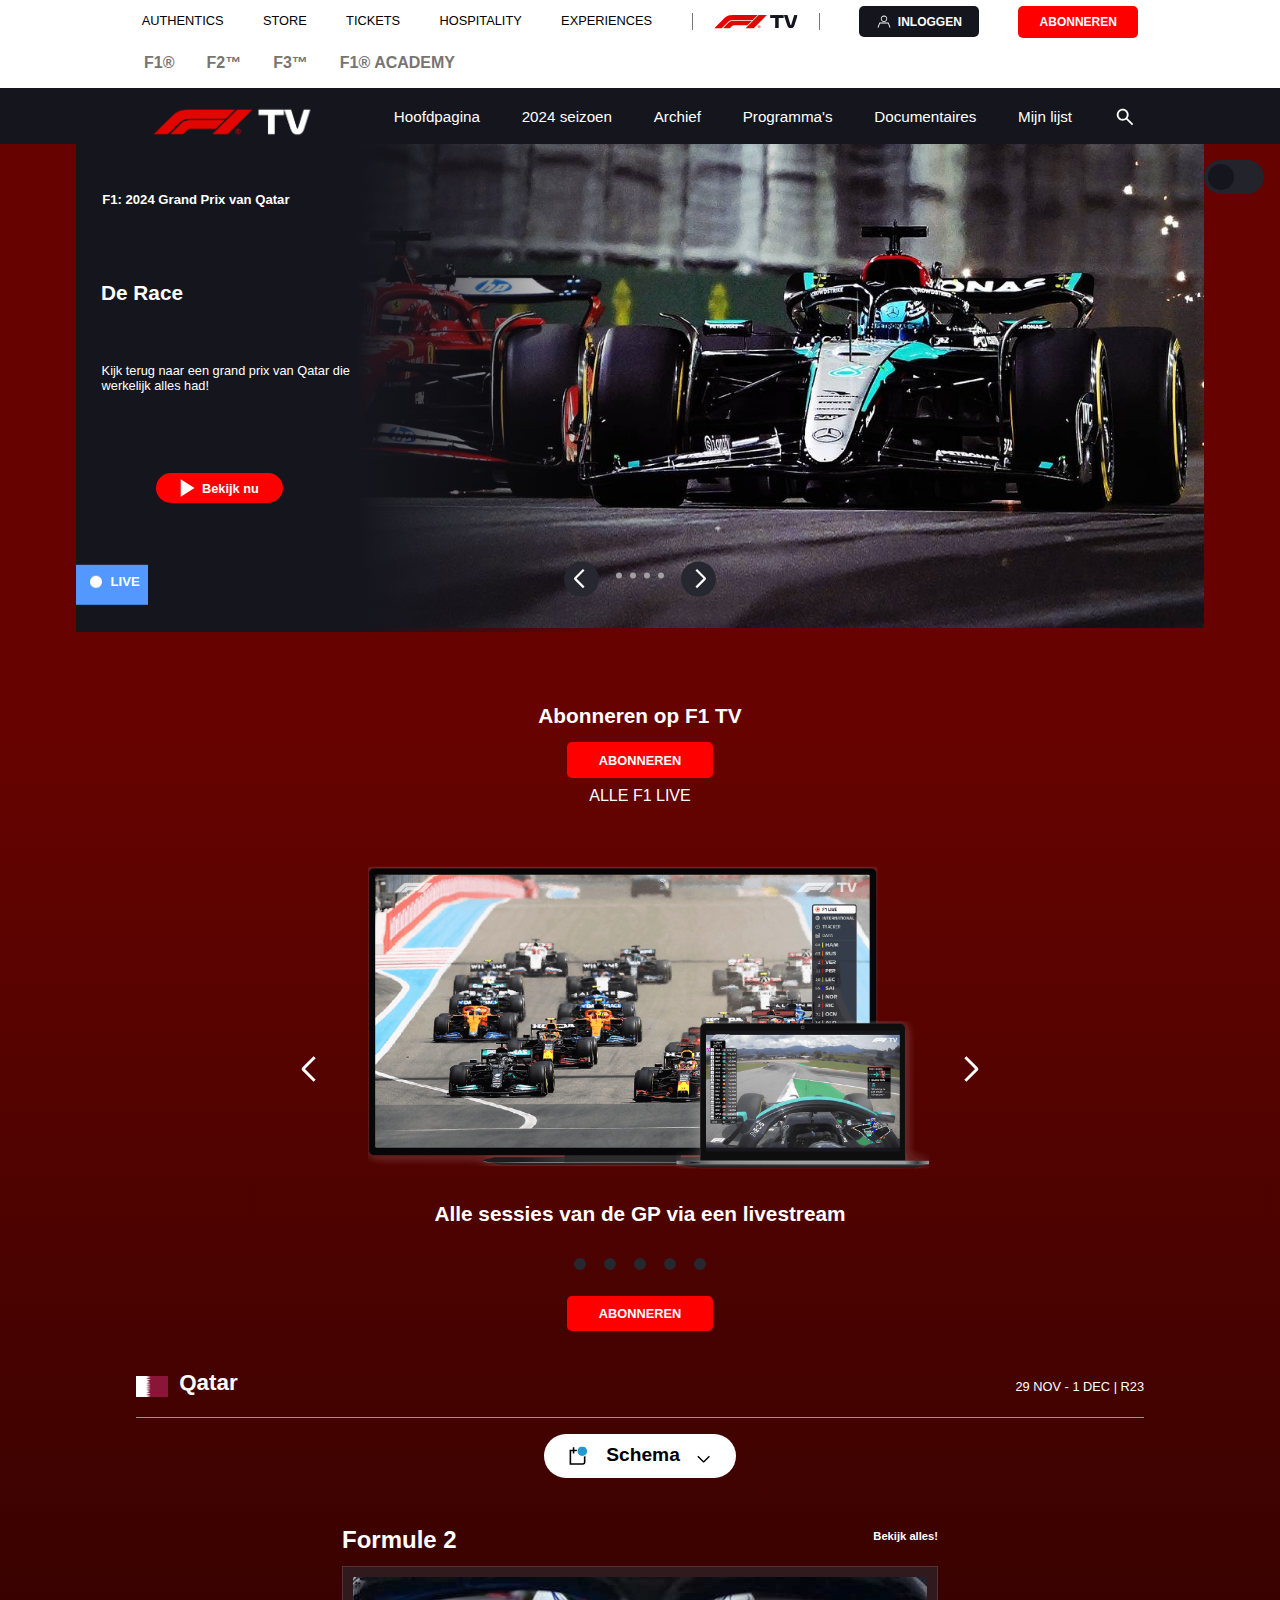
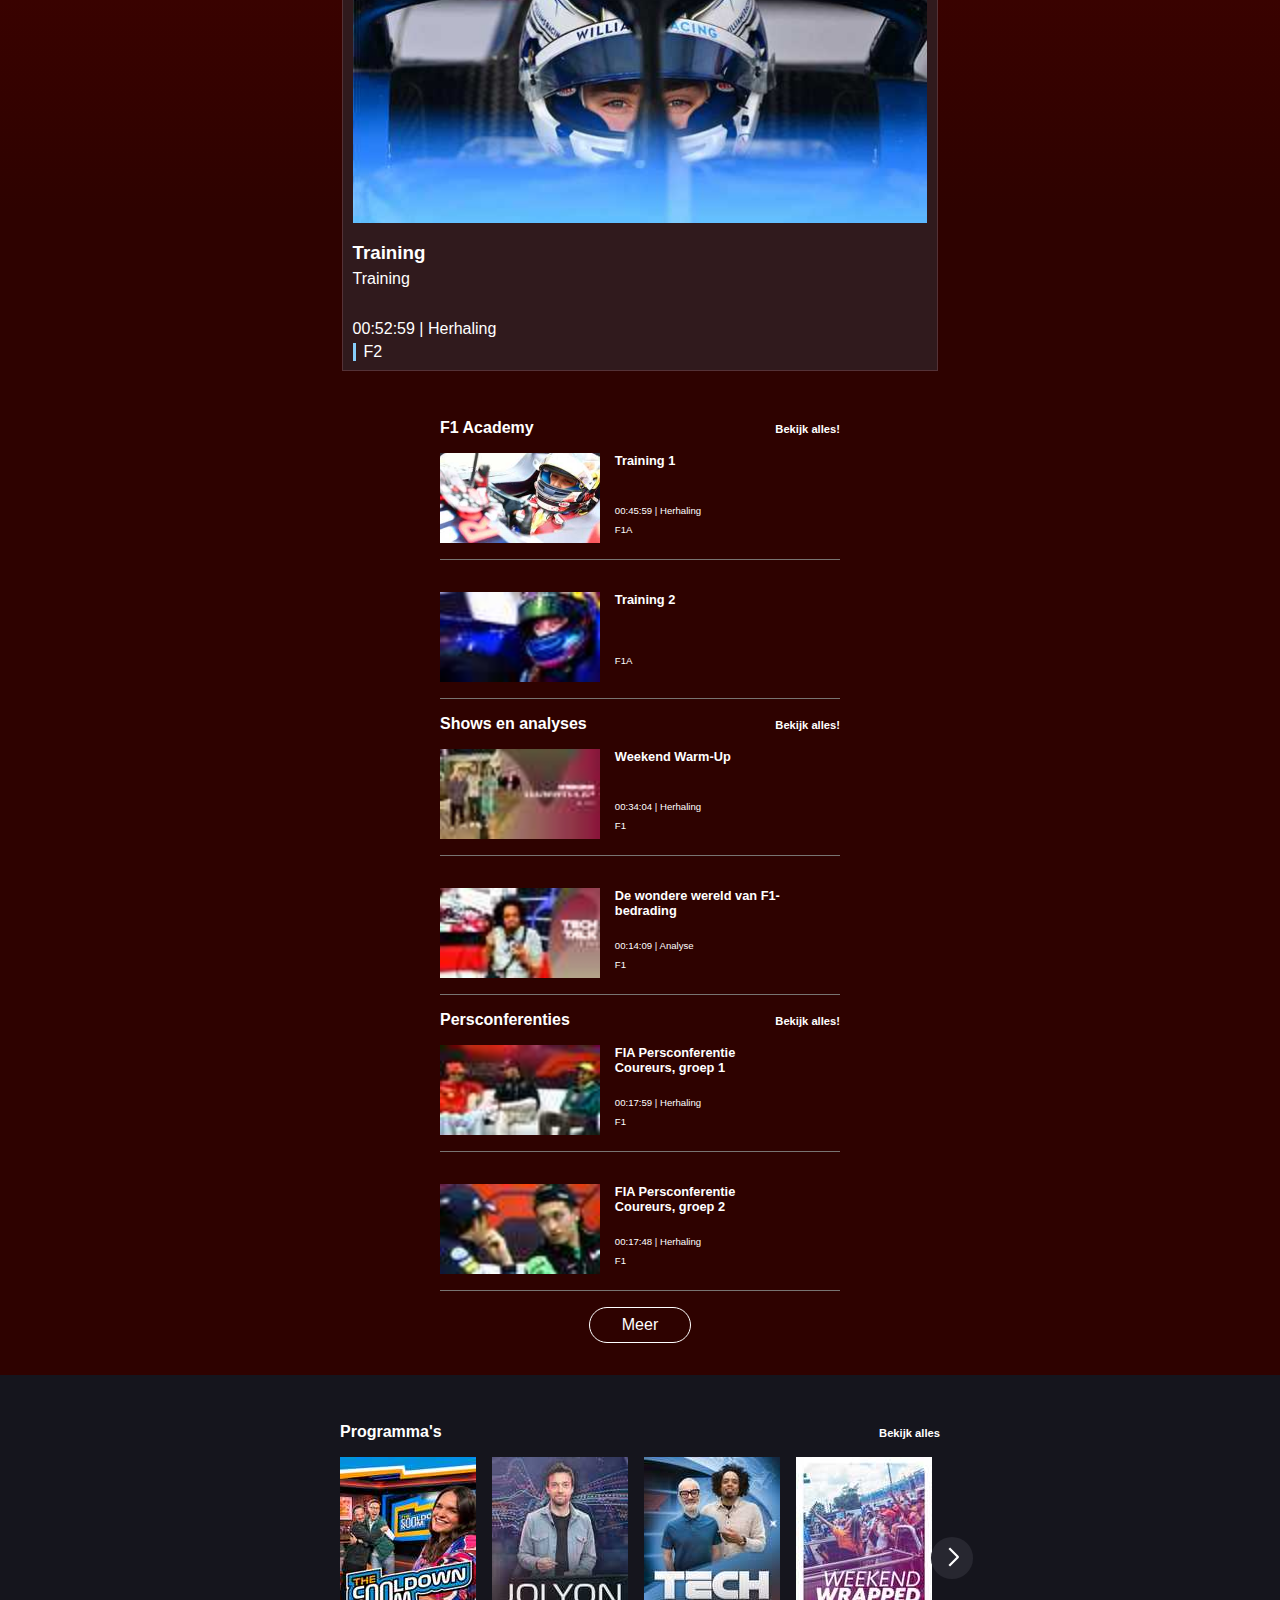
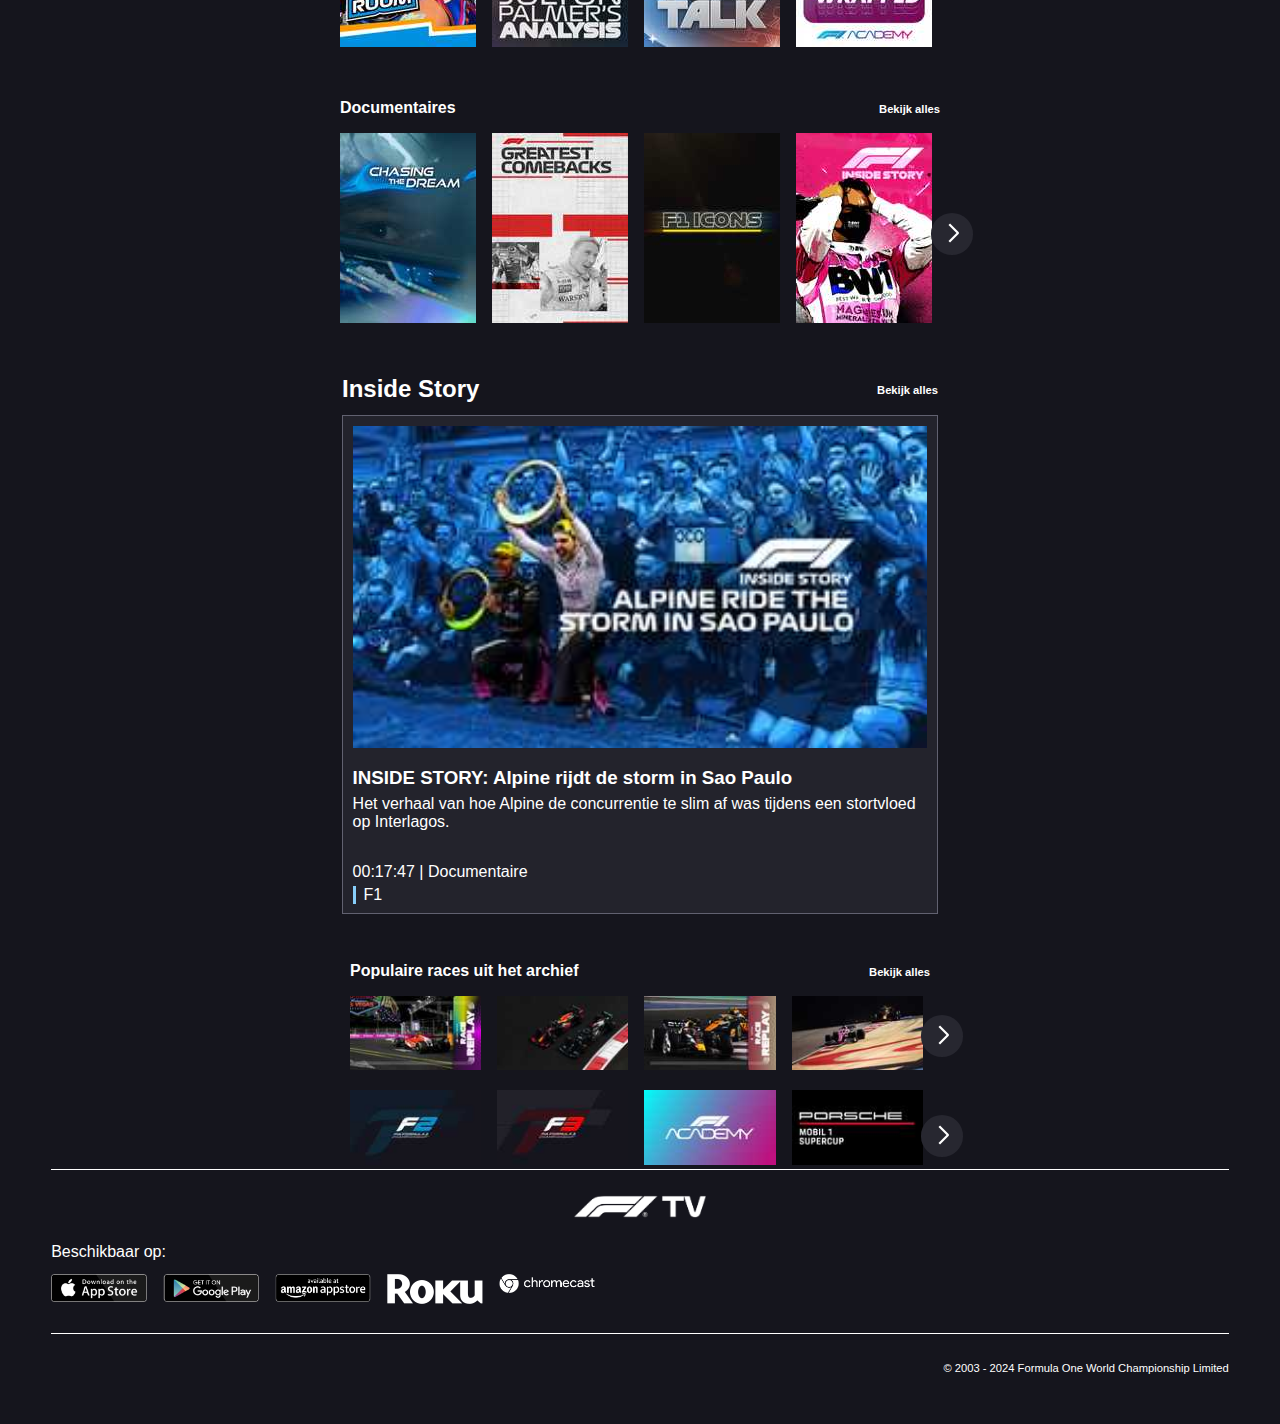
==== commit 0b5c92b6: "Push 11" ====
--- a/index.html
+++ b/index.html
@@ -152,6 +152,11 @@
 					<span></span>
 				</label>
 
+				<div class="live">
+					<img src="images/Ellipse 3.png" alt="Bolletje in 'live' tag">
+					<p>LIVE</p>
+				</div>
+
 				<div>
 					<p>F1: 2024 Grand Prix van Qatar</p>
 					<p>De Race</p>
@@ -218,28 +223,26 @@
 
 				<details> <!-- https://www.w3schools.com/tags/tag_details.asp -->
 					<!-- Alles in het onuitgklapte schema  -->
-					<summary>
-						<button>
-							<svg xmlns="http://www.w3.org/2000/svg" width="24" height="24" viewBox="0 0 24 24" fill="none" alt="Kalender icoon">
-								<g clip-path="url(#clip0_72_83)">
-								<path d="M19 5H3L3 7V22H5H19C20.1046 22 21 21.1046 21 20V7C21 5.89543 20.1046 5 19 5Z" stroke="black" stroke-width="2" stroke-linecap="round"/>
-								<path d="M8 2V1H6V2H8ZM6 8V9H8V8H6ZM18 2C18 1.44772 17.5523 1 17 1C16.4477 1 16 1.44772 16 2H18ZM16 5C16 5.55228 16.4477 6 17 6C17.5523 6 18 5.55228 18 5H16ZM6 2V8H8V2H6ZM16 2V5H18V2H16Z" fill="black"/>
-								<circle cx="18" cy="6" r="7" fill="white"/>
-								<circle cx="18" cy="6" r="6" fill="#2398D2"/>
-								</g>
-								<defs>
-								<clipPath id="clip0_72_83">
-								<rect width="24" height="24" fill="white"/>
-								</clipPath>
-								</defs>
-							</svg>
-
-							<p>Schema</p>
-
-							<svg xmlns="http://www.w3.org/2000/svg" width="20" height="20" viewBox="0 0 24 24" fill="none" alt="Dropdown">
-								<path d="M2 8.56043L3.5459 7L11.5459 15L19.5459 7L21.092 8.56043L12.6065 17.0459C12.3252 17.3271 11.9437 17.4851 11.546 17.4851C11.1483 17.4851 10.7668 17.3271 10.4855 17.0459L2 8.56043Z" fill="black"/>
-							</svg>
-						</button>
+					<summary>	
+						<svg xmlns="http://www.w3.org/2000/svg" width="24" height="24" viewBox="0 0 24 24" fill="none" alt="Kalender icoon">
+							<g clip-path="url(#clip0_72_83)">
+							<path d="M19 5H3L3 7V22H5H19C20.1046 22 21 21.1046 21 20V7C21 5.89543 20.1046 5 19 5Z" stroke="black" stroke-width="2" stroke-linecap="round"/>
+							<path d="M8 2V1H6V2H8ZM6 8V9H8V8H6ZM18 2C18 1.44772 17.5523 1 17 1C16.4477 1 16 1.44772 16 2H18ZM16 5C16 5.55228 16.4477 6 17 6C17.5523 6 18 5.55228 18 5H16ZM6 2V8H8V2H6ZM16 2V5H18V2H16Z" fill="black"/>
+							<circle cx="18" cy="6" r="7" fill="white"/>
+							<circle cx="18" cy="6" r="6" fill="#2398D2"/>
+							</g>
+							<defs>
+							<clipPath id="clip0_72_83">
+							<rect width="24" height="24" fill="white"/>
+							</clipPath>
+							</defs>
+						</svg>
+
+						<p>Schema</p>
+
+						<svg xmlns="http://www.w3.org/2000/svg" width="20" height="20" viewBox="0 0 24 24" fill="none" alt="Dropdown">
+							<path d="M2 8.56043L3.5459 7L11.5459 15L19.5459 7L21.092 8.56043L12.6065 17.0459C12.3252 17.3271 11.9437 17.4851 11.546 17.4851C11.1483 17.4851 10.7668 17.3271 10.4855 17.0459L2 8.56043Z" fill="black"/>
+						</svg>
 					</summary>
 					<!-- Alles in uitgeklapte schema  -->
 					<!-- Knoppen boven carousel  -->
@@ -263,77 +266,174 @@
 							<li><button>F2</button></li>
 							<li><button>F1A</button></li>
 						</ul>
+
+						<!-- Carousel  -->
+						<section>
+							<p>DONDERDAG</p>
+							<div class="schemaKaartje">
+								<p>F1</p>
+								<p>Weekend Warm-Up</p>
+								<svg xmlns="http://www.w3.org/2000/svg" width="24" height="24" viewBox="0 0 24 24" fill="none">
+									<path d="M12 22C10.75 22 9.57933 21.7627 8.488 21.288C7.39667 20.8133 6.44667 20.1717 5.638 19.363C4.82933 18.5543 4.18767 17.6043 3.713 16.513C3.23833 15.4217 3.00067 14.2507 3 13H5C5 14.95 5.67933 16.6043 7.038 17.963C8.39667 19.3217 10.0507 20.0007 12 20C13.9493 19.9993 15.6037 19.3203 16.963 17.963C18.3223 16.6057 19.0013 14.9513 19 13C18.9987 11.0487 18.3197 9.39467 16.963 8.038C15.6063 6.68133 13.952 6.002 12 6H11.85L13.4 7.55L12 9L8 5L12 1L13.4 2.45L11.85 4H12C13.25 4 14.421 4.23767 15.513 4.713C16.605 5.18833 17.555 5.83 18.363 6.638C19.171 7.446 19.8127 8.396 20.288 9.488C20.7633 10.58 21.0007 11.7507 21 13C20.9993 14.2493 20.762 15.4203 20.288 16.513C19.814 17.6057 19.1723 18.5557 18.363 19.363C17.5537 20.1703 16.6037 20.812 15.513 21.288C14.4223 21.764 13.2513 22.0013 12 22Z" fill="white"/>
+								</svg>
+							</div>
+	
+							<p>VRIJDAG</p>
+							<div class="schemaKaartje">
+								<p>F1A</p>
+								<p>Training</p>
+								<svg xmlns="http://www.w3.org/2000/svg" width="24" height="24" viewBox="0 0 24 24" fill="none">
+									<path d="M12 22C10.75 22 9.57933 21.7627 8.488 21.288C7.39667 20.8133 6.44667 20.1717 5.638 19.363C4.82933 18.5543 4.18767 17.6043 3.713 16.513C3.23833 15.4217 3.00067 14.2507 3 13H5C5 14.95 5.67933 16.6043 7.038 17.963C8.39667 19.3217 10.0507 20.0007 12 20C13.9493 19.9993 15.6037 19.3203 16.963 17.963C18.3223 16.6057 19.0013 14.9513 19 13C18.9987 11.0487 18.3197 9.39467 16.963 8.038C15.6063 6.68133 13.952 6.002 12 6H11.85L13.4 7.55L12 9L8 5L12 1L13.4 2.45L11.85 4H12C13.25 4 14.421 4.23767 15.513 4.713C16.605 5.18833 17.555 5.83 18.363 6.638C19.171 7.446 19.8127 8.396 20.288 9.488C20.7633 10.58 21.0007 11.7507 21 13C20.9993 14.2493 20.762 15.4203 20.288 16.513C19.814 17.6057 19.1723 18.5557 18.363 19.363C17.5537 20.1703 16.6037 20.812 15.513 21.288C14.4223 21.764 13.2513 22.0013 12 22Z" fill="white"/>
+								</svg>
+							</div>
+	
+							<div class="schemaKaartje">
+								<p>F2</p>
+								<p>Training</p>
+								<svg xmlns="http://www.w3.org/2000/svg" width="24" height="24" viewBox="0 0 24 24" fill="none">
+									<path d="M12 22C10.75 22 9.57933 21.7627 8.488 21.288C7.39667 20.8133 6.44667 20.1717 5.638 19.363C4.82933 18.5543 4.18767 17.6043 3.713 16.513C3.23833 15.4217 3.00067 14.2507 3 13H5C5 14.95 5.67933 16.6043 7.038 17.963C8.39667 19.3217 10.0507 20.0007 12 20C13.9493 19.9993 15.6037 19.3203 16.963 17.963C18.3223 16.6057 19.0013 14.9513 19 13C18.9987 11.0487 18.3197 9.39467 16.963 8.038C15.6063 6.68133 13.952 6.002 12 6H11.85L13.4 7.55L12 9L8 5L12 1L13.4 2.45L11.85 4H12C13.25 4 14.421 4.23767 15.513 4.713C16.605 5.18833 17.555 5.83 18.363 6.638C19.171 7.446 19.8127 8.396 20.288 9.488C20.7633 10.58 21.0007 11.7507 21 13C20.9993 14.2493 20.762 15.4203 20.288 16.513C19.814 17.6057 19.1723 18.5557 18.363 19.363C17.5537 20.1703 16.6037 20.812 15.513 21.288C14.4223 21.764 13.2513 22.0013 12 22Z" fill="white"/>
+								</svg>
+							</div>
+	
+							<div class="schemaKaartje">
+								<p>F1</p>
+								<p>Training 1</p>
+								<svg xmlns="http://www.w3.org/2000/svg" width="24" height="24" viewBox="0 0 24 24" fill="none">
+									<path d="M12 22C10.75 22 9.57933 21.7627 8.488 21.288C7.39667 20.8133 6.44667 20.1717 5.638 19.363C4.82933 18.5543 4.18767 17.6043 3.713 16.513C3.23833 15.4217 3.00067 14.2507 3 13H5C5 14.95 5.67933 16.6043 7.038 17.963C8.39667 19.3217 10.0507 20.0007 12 20C13.9493 19.9993 15.6037 19.3203 16.963 17.963C18.3223 16.6057 19.0013 14.9513 19 13C18.9987 11.0487 18.3197 9.39467 16.963 8.038C15.6063 6.68133 13.952 6.002 12 6H11.85L13.4 7.55L12 9L8 5L12 1L13.4 2.45L11.85 4H12C13.25 4 14.421 4.23767 15.513 4.713C16.605 5.18833 17.555 5.83 18.363 6.638C19.171 7.446 19.8127 8.396 20.288 9.488C20.7633 10.58 21.0007 11.7507 21 13C20.9993 14.2493 20.762 15.4203 20.288 16.513C19.814 17.6057 19.1723 18.5557 18.363 19.363C17.5537 20.1703 16.6037 20.812 15.513 21.288C14.4223 21.764 13.2513 22.0013 12 22Z" fill="white"/>
+								</svg>
+							</div>
+	
+							<div class="schemaKaartje">
+								<p>F2</p>
+								<p>Kwalificatie</p>
+								<svg xmlns="http://www.w3.org/2000/svg" width="24" height="24" viewBox="0 0 24 24" fill="none">
+									<path d="M12 22C10.75 22 9.57933 21.7627 8.488 21.288C7.39667 20.8133 6.44667 20.1717 5.638 19.363C4.82933 18.5543 4.18767 17.6043 3.713 16.513C3.23833 15.4217 3.00067 14.2507 3 13H5C5 14.95 5.67933 16.6043 7.038 17.963C8.39667 19.3217 10.0507 20.0007 12 20C13.9493 19.9993 15.6037 19.3203 16.963 17.963C18.3223 16.6057 19.0013 14.9513 19 13C18.9987 11.0487 18.3197 9.39467 16.963 8.038C15.6063 6.68133 13.952 6.002 12 6H11.85L13.4 7.55L12 9L8 5L12 1L13.4 2.45L11.85 4H12C13.25 4 14.421 4.23767 15.513 4.713C16.605 5.18833 17.555 5.83 18.363 6.638C19.171 7.446 19.8127 8.396 20.288 9.488C20.7633 10.58 21.0007 11.7507 21 13C20.9993 14.2493 20.762 15.4203 20.288 16.513C19.814 17.6057 19.1723 18.5557 18.363 19.363C17.5537 20.1703 16.6037 20.812 15.513 21.288C14.4223 21.764 13.2513 22.0013 12 22Z" fill="white"/>
+								</svg>
+							</div>
+	
+							<div class="schemaKaartje">
+								<p>F1</p>
+								<p>Training 2</p>
+								<svg xmlns="http://www.w3.org/2000/svg" width="24" height="24" viewBox="0 0 24 24" fill="none">
+									<path d="M12 22C10.75 22 9.57933 21.7627 8.488 21.288C7.39667 20.8133 6.44667 20.1717 5.638 19.363C4.82933 18.5543 4.18767 17.6043 3.713 16.513C3.23833 15.4217 3.00067 14.2507 3 13H5C5 14.95 5.67933 16.6043 7.038 17.963C8.39667 19.3217 10.0507 20.0007 12 20C13.9493 19.9993 15.6037 19.3203 16.963 17.963C18.3223 16.6057 19.0013 14.9513 19 13C18.9987 11.0487 18.3197 9.39467 16.963 8.038C15.6063 6.68133 13.952 6.002 12 6H11.85L13.4 7.55L12 9L8 5L12 1L13.4 2.45L11.85 4H12C13.25 4 14.421 4.23767 15.513 4.713C16.605 5.18833 17.555 5.83 18.363 6.638C19.171 7.446 19.8127 8.396 20.288 9.488C20.7633 10.58 21.0007 11.7507 21 13C20.9993 14.2493 20.762 15.4203 20.288 16.513C19.814 17.6057 19.1723 18.5557 18.363 19.363C17.5537 20.1703 16.6037 20.812 15.513 21.288C14.4223 21.764 13.2513 22.0013 12 22Z" fill="white"/>
+								</svg>
+							</div>
+	
+							<div class="schemaKaartje">
+								<p>F1A</p>
+								<p>Kwalificatie</p>
+								<svg xmlns="http://www.w3.org/2000/svg" width="24" height="24" viewBox="0 0 24 24" fill="none">
+									<path d="M12 22C10.75 22 9.57933 21.7627 8.488 21.288C7.39667 20.8133 6.44667 20.1717 5.638 19.363C4.82933 18.5543 4.18767 17.6043 3.713 16.513C3.23833 15.4217 3.00067 14.2507 3 13H5C5 14.95 5.67933 16.6043 7.038 17.963C8.39667 19.3217 10.0507 20.0007 12 20C13.9493 19.9993 15.6037 19.3203 16.963 17.963C18.3223 16.6057 19.0013 14.9513 19 13C18.9987 11.0487 18.3197 9.39467 16.963 8.038C15.6063 6.68133 13.952 6.002 12 6H11.85L13.4 7.55L12 9L8 5L12 1L13.4 2.45L11.85 4H12C13.25 4 14.421 4.23767 15.513 4.713C16.605 5.18833 17.555 5.83 18.363 6.638C19.171 7.446 19.8127 8.396 20.288 9.488C20.7633 10.58 21.0007 11.7507 21 13C20.9993 14.2493 20.762 15.4203 20.288 16.513C19.814 17.6057 19.1723 18.5557 18.363 19.363C17.5537 20.1703 16.6037 20.812 15.513 21.288C14.4223 21.764 13.2513 22.0013 12 22Z" fill="white"/>
+								</svg>
+							</div>
+	
+							<p>ZATERDAG</p>
+							<div class="schemaKaartje">
+								<p>F1A</p>
+								<p>Race 1</p>
+								<svg xmlns="http://www.w3.org/2000/svg" width="24" height="24" viewBox="0 0 24 24" fill="none">
+									<path d="M12 22C10.75 22 9.57933 21.7627 8.488 21.288C7.39667 20.8133 6.44667 20.1717 5.638 19.363C4.82933 18.5543 4.18767 17.6043 3.713 16.513C3.23833 15.4217 3.00067 14.2507 3 13H5C5 14.95 5.67933 16.6043 7.038 17.963C8.39667 19.3217 10.0507 20.0007 12 20C13.9493 19.9993 15.6037 19.3203 16.963 17.963C18.3223 16.6057 19.0013 14.9513 19 13C18.9987 11.0487 18.3197 9.39467 16.963 8.038C15.6063 6.68133 13.952 6.002 12 6H11.85L13.4 7.55L12 9L8 5L12 1L13.4 2.45L11.85 4H12C13.25 4 14.421 4.23767 15.513 4.713C16.605 5.18833 17.555 5.83 18.363 6.638C19.171 7.446 19.8127 8.396 20.288 9.488C20.7633 10.58 21.0007 11.7507 21 13C20.9993 14.2493 20.762 15.4203 20.288 16.513C19.814 17.6057 19.1723 18.5557 18.363 19.363C17.5537 20.1703 16.6037 20.812 15.513 21.288C14.4223 21.764 13.2513 22.0013 12 22Z" fill="white"/>
+								</svg>							
+							</div>
+
+							<div class="schemaKaartje">
+								<p>F1</p>
+								<p>Training 3</p>
+								<svg xmlns="http://www.w3.org/2000/svg" width="24" height="24" viewBox="0 0 24 24" fill="none">
+									<path d="M12 22C10.75 22 9.57933 21.7627 8.488 21.288C7.39667 20.8133 6.44667 20.1717 5.638 19.363C4.82933 18.5543 4.18767 17.6043 3.713 16.513C3.23833 15.4217 3.00067 14.2507 3 13H5C5 14.95 5.67933 16.6043 7.038 17.963C8.39667 19.3217 10.0507 20.0007 12 20C13.9493 19.9993 15.6037 19.3203 16.963 17.963C18.3223 16.6057 19.0013 14.9513 19 13C18.9987 11.0487 18.3197 9.39467 16.963 8.038C15.6063 6.68133 13.952 6.002 12 6H11.85L13.4 7.55L12 9L8 5L12 1L13.4 2.45L11.85 4H12C13.25 4 14.421 4.23767 15.513 4.713C16.605 5.18833 17.555 5.83 18.363 6.638C19.171 7.446 19.8127 8.396 20.288 9.488C20.7633 10.58 21.0007 11.7507 21 13C20.9993 14.2493 20.762 15.4203 20.288 16.513C19.814 17.6057 19.1723 18.5557 18.363 19.363C17.5537 20.1703 16.6037 20.812 15.513 21.288C14.4223 21.764 13.2513 22.0013 12 22Z" fill="white"/>
+								</svg>							
+							</div>
+
+							<div class="schemaKaartje">
+								<p>F2</p>
+								<p>Sprintrace</p>
+								<svg xmlns="http://www.w3.org/2000/svg" width="24" height="24" viewBox="0 0 24 24" fill="none">
+									<path d="M12 22C10.75 22 9.57933 21.7627 8.488 21.288C7.39667 20.8133 6.44667 20.1717 5.638 19.363C4.82933 18.5543 4.18767 17.6043 3.713 16.513C3.23833 15.4217 3.00067 14.2507 3 13H5C5 14.95 5.67933 16.6043 7.038 17.963C8.39667 19.3217 10.0507 20.0007 12 20C13.9493 19.9993 15.6037 19.3203 16.963 17.963C18.3223 16.6057 19.0013 14.9513 19 13C18.9987 11.0487 18.3197 9.39467 16.963 8.038C15.6063 6.68133 13.952 6.002 12 6H11.85L13.4 7.55L12 9L8 5L12 1L13.4 2.45L11.85 4H12C13.25 4 14.421 4.23767 15.513 4.713C16.605 5.18833 17.555 5.83 18.363 6.638C19.171 7.446 19.8127 8.396 20.288 9.488C20.7633 10.58 21.0007 11.7507 21 13C20.9993 14.2493 20.762 15.4203 20.288 16.513C19.814 17.6057 19.1723 18.5557 18.363 19.363C17.5537 20.1703 16.6037 20.812 15.513 21.288C14.4223 21.764 13.2513 22.0013 12 22Z" fill="white"/>
+								</svg>							
+							</div>
+
+							<div class="schemaKaartje">
+								<p>F1</p>
+								<p>Voorprogramma</p>
+								<svg xmlns="http://www.w3.org/2000/svg" width="24" height="24" viewBox="0 0 24 24" fill="none">
+									<path d="M12 22C10.75 22 9.57933 21.7627 8.488 21.288C7.39667 20.8133 6.44667 20.1717 5.638 19.363C4.82933 18.5543 4.18767 17.6043 3.713 16.513C3.23833 15.4217 3.00067 14.2507 3 13H5C5 14.95 5.67933 16.6043 7.038 17.963C8.39667 19.3217 10.0507 20.0007 12 20C13.9493 19.9993 15.6037 19.3203 16.963 17.963C18.3223 16.6057 19.0013 14.9513 19 13C18.9987 11.0487 18.3197 9.39467 16.963 8.038C15.6063 6.68133 13.952 6.002 12 6H11.85L13.4 7.55L12 9L8 5L12 1L13.4 2.45L11.85 4H12C13.25 4 14.421 4.23767 15.513 4.713C16.605 5.18833 17.555 5.83 18.363 6.638C19.171 7.446 19.8127 8.396 20.288 9.488C20.7633 10.58 21.0007 11.7507 21 13C20.9993 14.2493 20.762 15.4203 20.288 16.513C19.814 17.6057 19.1723 18.5557 18.363 19.363C17.5537 20.1703 16.6037 20.812 15.513 21.288C14.4223 21.764 13.2513 22.0013 12 22Z" fill="white"/>
+								</svg>							
+							</div>
+
+							<div class="schemaKaartje">
+								<p>F1</p>
+								<p>Kwalificatie</p>
+								<svg xmlns="http://www.w3.org/2000/svg" width="24" height="24" viewBox="0 0 24 24" fill="none">
+									<path d="M12 22C10.75 22 9.57933 21.7627 8.488 21.288C7.39667 20.8133 6.44667 20.1717 5.638 19.363C4.82933 18.5543 4.18767 17.6043 3.713 16.513C3.23833 15.4217 3.00067 14.2507 3 13H5C5 14.95 5.67933 16.6043 7.038 17.963C8.39667 19.3217 10.0507 20.0007 12 20C13.9493 19.9993 15.6037 19.3203 16.963 17.963C18.3223 16.6057 19.0013 14.9513 19 13C18.9987 11.0487 18.3197 9.39467 16.963 8.038C15.6063 6.68133 13.952 6.002 12 6H11.85L13.4 7.55L12 9L8 5L12 1L13.4 2.45L11.85 4H12C13.25 4 14.421 4.23767 15.513 4.713C16.605 5.18833 17.555 5.83 18.363 6.638C19.171 7.446 19.8127 8.396 20.288 9.488C20.7633 10.58 21.0007 11.7507 21 13C20.9993 14.2493 20.762 15.4203 20.288 16.513C19.814 17.6057 19.1723 18.5557 18.363 19.363C17.5537 20.1703 16.6037 20.812 15.513 21.288C14.4223 21.764 13.2513 22.0013 12 22Z" fill="white"/>
+								</svg>							
+							</div>
+
+							<div class="schemaKaartje">
+								<p>F1</p>
+								<p>Naprogramma</p>
+								<svg xmlns="http://www.w3.org/2000/svg" width="24" height="24" viewBox="0 0 24 24" fill="none">
+									<path d="M12 22C10.75 22 9.57933 21.7627 8.488 21.288C7.39667 20.8133 6.44667 20.1717 5.638 19.363C4.82933 18.5543 4.18767 17.6043 3.713 16.513C3.23833 15.4217 3.00067 14.2507 3 13H5C5 14.95 5.67933 16.6043 7.038 17.963C8.39667 19.3217 10.0507 20.0007 12 20C13.9493 19.9993 15.6037 19.3203 16.963 17.963C18.3223 16.6057 19.0013 14.9513 19 13C18.9987 11.0487 18.3197 9.39467 16.963 8.038C15.6063 6.68133 13.952 6.002 12 6H11.85L13.4 7.55L12 9L8 5L12 1L13.4 2.45L11.85 4H12C13.25 4 14.421 4.23767 15.513 4.713C16.605 5.18833 17.555 5.83 18.363 6.638C19.171 7.446 19.8127 8.396 20.288 9.488C20.7633 10.58 21.0007 11.7507 21 13C20.9993 14.2493 20.762 15.4203 20.288 16.513C19.814 17.6057 19.1723 18.5557 18.363 19.363C17.5537 20.1703 16.6037 20.812 15.513 21.288C14.4223 21.764 13.2513 22.0013 12 22Z" fill="white"/>
+								</svg>							
+							</div>
+
+							<div class="schemaKaartje">
+								<p>F1A</p>
+								<p>Race 2</p>
+								<svg xmlns="http://www.w3.org/2000/svg" width="24" height="24" viewBox="0 0 24 24" fill="none">
+									<path d="M12 22C10.75 22 9.57933 21.7627 8.488 21.288C7.39667 20.8133 6.44667 20.1717 5.638 19.363C4.82933 18.5543 4.18767 17.6043 3.713 16.513C3.23833 15.4217 3.00067 14.2507 3 13H5C5 14.95 5.67933 16.6043 7.038 17.963C8.39667 19.3217 10.0507 20.0007 12 20C13.9493 19.9993 15.6037 19.3203 16.963 17.963C18.3223 16.6057 19.0013 14.9513 19 13C18.9987 11.0487 18.3197 9.39467 16.963 8.038C15.6063 6.68133 13.952 6.002 12 6H11.85L13.4 7.55L12 9L8 5L12 1L13.4 2.45L11.85 4H12C13.25 4 14.421 4.23767 15.513 4.713C16.605 5.18833 17.555 5.83 18.363 6.638C19.171 7.446 19.8127 8.396 20.288 9.488C20.7633 10.58 21.0007 11.7507 21 13C20.9993 14.2493 20.762 15.4203 20.288 16.513C19.814 17.6057 19.1723 18.5557 18.363 19.363C17.5537 20.1703 16.6037 20.812 15.513 21.288C14.4223 21.764 13.2513 22.0013 12 22Z" fill="white"/>
+								</svg>							
+							</div>
+
+							<p>ZONDAG</p>
+							<div class="schemaKaartje">
+								<p>F1A</p>
+								<p>Race 3</p>
+								<svg xmlns="http://www.w3.org/2000/svg" width="24" height="24" viewBox="0 0 24 24" fill="none">
+									<path d="M12 22C10.75 22 9.57933 21.7627 8.488 21.288C7.39667 20.8133 6.44667 20.1717 5.638 19.363C4.82933 18.5543 4.18767 17.6043 3.713 16.513C3.23833 15.4217 3.00067 14.2507 3 13H5C5 14.95 5.67933 16.6043 7.038 17.963C8.39667 19.3217 10.0507 20.0007 12 20C13.9493 19.9993 15.6037 19.3203 16.963 17.963C18.3223 16.6057 19.0013 14.9513 19 13C18.9987 11.0487 18.3197 9.39467 16.963 8.038C15.6063 6.68133 13.952 6.002 12 6H11.85L13.4 7.55L12 9L8 5L12 1L13.4 2.45L11.85 4H12C13.25 4 14.421 4.23767 15.513 4.713C16.605 5.18833 17.555 5.83 18.363 6.638C19.171 7.446 19.8127 8.396 20.288 9.488C20.7633 10.58 21.0007 11.7507 21 13C20.9993 14.2493 20.762 15.4203 20.288 16.513C19.814 17.6057 19.1723 18.5557 18.363 19.363C17.5537 20.1703 16.6037 20.812 15.513 21.288C14.4223 21.764 13.2513 22.0013 12 22Z" fill="white"/>
+								</svg>							
+							</div>
+
+							<div class="schemaKaartje">
+								<p>F2</p>
+								<p>Hoofdrace</p>
+								<svg xmlns="http://www.w3.org/2000/svg" width="24" height="24" viewBox="0 0 24 24" fill="none">
+									<path d="M12 22C10.75 22 9.57933 21.7627 8.488 21.288C7.39667 20.8133 6.44667 20.1717 5.638 19.363C4.82933 18.5543 4.18767 17.6043 3.713 16.513C3.23833 15.4217 3.00067 14.2507 3 13H5C5 14.95 5.67933 16.6043 7.038 17.963C8.39667 19.3217 10.0507 20.0007 12 20C13.9493 19.9993 15.6037 19.3203 16.963 17.963C18.3223 16.6057 19.0013 14.9513 19 13C18.9987 11.0487 18.3197 9.39467 16.963 8.038C15.6063 6.68133 13.952 6.002 12 6H11.85L13.4 7.55L12 9L8 5L12 1L13.4 2.45L11.85 4H12C13.25 4 14.421 4.23767 15.513 4.713C16.605 5.18833 17.555 5.83 18.363 6.638C19.171 7.446 19.8127 8.396 20.288 9.488C20.7633 10.58 21.0007 11.7507 21 13C20.9993 14.2493 20.762 15.4203 20.288 16.513C19.814 17.6057 19.1723 18.5557 18.363 19.363C17.5537 20.1703 16.6037 20.812 15.513 21.288C14.4223 21.764 13.2513 22.0013 12 22Z" fill="white"/>
+								</svg>							
+							</div>
+
+							<div class="schemaKaartje">
+								<p>F1</p>
+								<p>Voorprogramma</p>
+								<svg xmlns="http://www.w3.org/2000/svg" width="24" height="24" viewBox="0 0 24 24" fill="none">
+									<path d="M12 22C10.75 22 9.57933 21.7627 8.488 21.288C7.39667 20.8133 6.44667 20.1717 5.638 19.363C4.82933 18.5543 4.18767 17.6043 3.713 16.513C3.23833 15.4217 3.00067 14.2507 3 13H5C5 14.95 5.67933 16.6043 7.038 17.963C8.39667 19.3217 10.0507 20.0007 12 20C13.9493 19.9993 15.6037 19.3203 16.963 17.963C18.3223 16.6057 19.0013 14.9513 19 13C18.9987 11.0487 18.3197 9.39467 16.963 8.038C15.6063 6.68133 13.952 6.002 12 6H11.85L13.4 7.55L12 9L8 5L12 1L13.4 2.45L11.85 4H12C13.25 4 14.421 4.23767 15.513 4.713C16.605 5.18833 17.555 5.83 18.363 6.638C19.171 7.446 19.8127 8.396 20.288 9.488C20.7633 10.58 21.0007 11.7507 21 13C20.9993 14.2493 20.762 15.4203 20.288 16.513C19.814 17.6057 19.1723 18.5557 18.363 19.363C17.5537 20.1703 16.6037 20.812 15.513 21.288C14.4223 21.764 13.2513 22.0013 12 22Z" fill="white"/>
+								</svg>							
+							</div>
+							<div class="schemaKaartje">
+								<p>F1</p>
+								<p>F1 Kids</p>
+								<svg xmlns="http://www.w3.org/2000/svg" width="24" height="24" viewBox="0 0 24 24" fill="none">
+									<path d="M12 22C10.75 22 9.57933 21.7627 8.488 21.288C7.39667 20.8133 6.44667 20.1717 5.638 19.363C4.82933 18.5543 4.18767 17.6043 3.713 16.513C3.23833 15.4217 3.00067 14.2507 3 13H5C5 14.95 5.67933 16.6043 7.038 17.963C8.39667 19.3217 10.0507 20.0007 12 20C13.9493 19.9993 15.6037 19.3203 16.963 17.963C18.3223 16.6057 19.0013 14.9513 19 13C18.9987 11.0487 18.3197 9.39467 16.963 8.038C15.6063 6.68133 13.952 6.002 12 6H11.85L13.4 7.55L12 9L8 5L12 1L13.4 2.45L11.85 4H12C13.25 4 14.421 4.23767 15.513 4.713C16.605 5.18833 17.555 5.83 18.363 6.638C19.171 7.446 19.8127 8.396 20.288 9.488C20.7633 10.58 21.0007 11.7507 21 13C20.9993 14.2493 20.762 15.4203 20.288 16.513C19.814 17.6057 19.1723 18.5557 18.363 19.363C17.5537 20.1703 16.6037 20.812 15.513 21.288C14.4223 21.764 13.2513 22.0013 12 22Z" fill="white"/>
+								</svg>							
+							</div>
+
+							<div class="schemaKaartje">
+								<p>F1</p>
+								<p>Race</p>
+								<svg xmlns="http://www.w3.org/2000/svg" width="24" height="24" viewBox="0 0 24 24" fill="none">
+									<path d="M12 22C10.75 22 9.57933 21.7627 8.488 21.288C7.39667 20.8133 6.44667 20.1717 5.638 19.363C4.82933 18.5543 4.18767 17.6043 3.713 16.513C3.23833 15.4217 3.00067 14.2507 3 13H5C5 14.95 5.67933 16.6043 7.038 17.963C8.39667 19.3217 10.0507 20.0007 12 20C13.9493 19.9993 15.6037 19.3203 16.963 17.963C18.3223 16.6057 19.0013 14.9513 19 13C18.9987 11.0487 18.3197 9.39467 16.963 8.038C15.6063 6.68133 13.952 6.002 12 6H11.85L13.4 7.55L12 9L8 5L12 1L13.4 2.45L11.85 4H12C13.25 4 14.421 4.23767 15.513 4.713C16.605 5.18833 17.555 5.83 18.363 6.638C19.171 7.446 19.8127 8.396 20.288 9.488C20.7633 10.58 21.0007 11.7507 21 13C20.9993 14.2493 20.762 15.4203 20.288 16.513C19.814 17.6057 19.1723 18.5557 18.363 19.363C17.5537 20.1703 16.6037 20.812 15.513 21.288C14.4223 21.764 13.2513 22.0013 12 22Z" fill="white"/>
+								</svg>							
+							</div>
+
+							<div class="schemaKaartje">
+								<p>F1</p>
+								<p>Naprogramma</p>
+								<svg xmlns="http://www.w3.org/2000/svg" width="24" height="24" viewBox="0 0 24 24" fill="none">
+									<path d="M12 22C10.75 22 9.57933 21.7627 8.488 21.288C7.39667 20.8133 6.44667 20.1717 5.638 19.363C4.82933 18.5543 4.18767 17.6043 3.713 16.513C3.23833 15.4217 3.00067 14.2507 3 13H5C5 14.95 5.67933 16.6043 7.038 17.963C8.39667 19.3217 10.0507 20.0007 12 20C13.9493 19.9993 15.6037 19.3203 16.963 17.963C18.3223 16.6057 19.0013 14.9513 19 13C18.9987 11.0487 18.3197 9.39467 16.963 8.038C15.6063 6.68133 13.952 6.002 12 6H11.85L13.4 7.55L12 9L8 5L12 1L13.4 2.45L11.85 4H12C13.25 4 14.421 4.23767 15.513 4.713C16.605 5.18833 17.555 5.83 18.363 6.638C19.171 7.446 19.8127 8.396 20.288 9.488C20.7633 10.58 21.0007 11.7507 21 13C20.9993 14.2493 20.762 15.4203 20.288 16.513C19.814 17.6057 19.1723 18.5557 18.363 19.363C17.5537 20.1703 16.6037 20.812 15.513 21.288C14.4223 21.764 13.2513 22.0013 12 22Z" fill="white"/>
+								</svg>							
+							</div>
+							
+						</section>
 					</div>
-
-					<!-- Carousel  -->
-					<section>
-						<p>DONDERDAG</p>
-						<div class="schemaKaartje">
-							<p>F1</p>
-							<p>Weekend Warm-Up</p>
-							<svg xmlns="http://www.w3.org/2000/svg" width="24" height="24" viewBox="0 0 24 24" fill="none">
-								<path d="M12 22C10.75 22 9.57933 21.7627 8.488 21.288C7.39667 20.8133 6.44667 20.1717 5.638 19.363C4.82933 18.5543 4.18767 17.6043 3.713 16.513C3.23833 15.4217 3.00067 14.2507 3 13H5C5 14.95 5.67933 16.6043 7.038 17.963C8.39667 19.3217 10.0507 20.0007 12 20C13.9493 19.9993 15.6037 19.3203 16.963 17.963C18.3223 16.6057 19.0013 14.9513 19 13C18.9987 11.0487 18.3197 9.39467 16.963 8.038C15.6063 6.68133 13.952 6.002 12 6H11.85L13.4 7.55L12 9L8 5L12 1L13.4 2.45L11.85 4H12C13.25 4 14.421 4.23767 15.513 4.713C16.605 5.18833 17.555 5.83 18.363 6.638C19.171 7.446 19.8127 8.396 20.288 9.488C20.7633 10.58 21.0007 11.7507 21 13C20.9993 14.2493 20.762 15.4203 20.288 16.513C19.814 17.6057 19.1723 18.5557 18.363 19.363C17.5537 20.1703 16.6037 20.812 15.513 21.288C14.4223 21.764 13.2513 22.0013 12 22Z" fill="white"/>
-							</svg>
-						</div>
-
-						<p>VRIJDAG</p>
-						<div class="schemaKaartje">
-							<p>F1A</p>
-							<p>Training</p>
-							<svg xmlns="http://www.w3.org/2000/svg" width="24" height="24" viewBox="0 0 24 24" fill="none">
-								<path d="M12 22C10.75 22 9.57933 21.7627 8.488 21.288C7.39667 20.8133 6.44667 20.1717 5.638 19.363C4.82933 18.5543 4.18767 17.6043 3.713 16.513C3.23833 15.4217 3.00067 14.2507 3 13H5C5 14.95 5.67933 16.6043 7.038 17.963C8.39667 19.3217 10.0507 20.0007 12 20C13.9493 19.9993 15.6037 19.3203 16.963 17.963C18.3223 16.6057 19.0013 14.9513 19 13C18.9987 11.0487 18.3197 9.39467 16.963 8.038C15.6063 6.68133 13.952 6.002 12 6H11.85L13.4 7.55L12 9L8 5L12 1L13.4 2.45L11.85 4H12C13.25 4 14.421 4.23767 15.513 4.713C16.605 5.18833 17.555 5.83 18.363 6.638C19.171 7.446 19.8127 8.396 20.288 9.488C20.7633 10.58 21.0007 11.7507 21 13C20.9993 14.2493 20.762 15.4203 20.288 16.513C19.814 17.6057 19.1723 18.5557 18.363 19.363C17.5537 20.1703 16.6037 20.812 15.513 21.288C14.4223 21.764 13.2513 22.0013 12 22Z" fill="white"/>
-							</svg>
-						</div>
-
-						<div class="schemaKaartje">
-							<p>F2</p>
-							<p>Training</p>
-							<svg xmlns="http://www.w3.org/2000/svg" width="24" height="24" viewBox="0 0 24 24" fill="none">
-								<path d="M12 22C10.75 22 9.57933 21.7627 8.488 21.288C7.39667 20.8133 6.44667 20.1717 5.638 19.363C4.82933 18.5543 4.18767 17.6043 3.713 16.513C3.23833 15.4217 3.00067 14.2507 3 13H5C5 14.95 5.67933 16.6043 7.038 17.963C8.39667 19.3217 10.0507 20.0007 12 20C13.9493 19.9993 15.6037 19.3203 16.963 17.963C18.3223 16.6057 19.0013 14.9513 19 13C18.9987 11.0487 18.3197 9.39467 16.963 8.038C15.6063 6.68133 13.952 6.002 12 6H11.85L13.4 7.55L12 9L8 5L12 1L13.4 2.45L11.85 4H12C13.25 4 14.421 4.23767 15.513 4.713C16.605 5.18833 17.555 5.83 18.363 6.638C19.171 7.446 19.8127 8.396 20.288 9.488C20.7633 10.58 21.0007 11.7507 21 13C20.9993 14.2493 20.762 15.4203 20.288 16.513C19.814 17.6057 19.1723 18.5557 18.363 19.363C17.5537 20.1703 16.6037 20.812 15.513 21.288C14.4223 21.764 13.2513 22.0013 12 22Z" fill="white"/>
-							</svg>
-						</div>
-
-						<div class="schemaKaartje">
-							<p>F1</p>
-							<p>Training 1</p>
-							<svg xmlns="http://www.w3.org/2000/svg" width="24" height="24" viewBox="0 0 24 24" fill="none">
-								<path d="M12 22C10.75 22 9.57933 21.7627 8.488 21.288C7.39667 20.8133 6.44667 20.1717 5.638 19.363C4.82933 18.5543 4.18767 17.6043 3.713 16.513C3.23833 15.4217 3.00067 14.2507 3 13H5C5 14.95 5.67933 16.6043 7.038 17.963C8.39667 19.3217 10.0507 20.0007 12 20C13.9493 19.9993 15.6037 19.3203 16.963 17.963C18.3223 16.6057 19.0013 14.9513 19 13C18.9987 11.0487 18.3197 9.39467 16.963 8.038C15.6063 6.68133 13.952 6.002 12 6H11.85L13.4 7.55L12 9L8 5L12 1L13.4 2.45L11.85 4H12C13.25 4 14.421 4.23767 15.513 4.713C16.605 5.18833 17.555 5.83 18.363 6.638C19.171 7.446 19.8127 8.396 20.288 9.488C20.7633 10.58 21.0007 11.7507 21 13C20.9993 14.2493 20.762 15.4203 20.288 16.513C19.814 17.6057 19.1723 18.5557 18.363 19.363C17.5537 20.1703 16.6037 20.812 15.513 21.288C14.4223 21.764 13.2513 22.0013 12 22Z" fill="white"/>
-							</svg>
-						</div>
-
-						<div class="schemaKaartje">
-							<p>F2</p>
-							<p>Kwalificatie</p>
-							<svg xmlns="http://www.w3.org/2000/svg" width="24" height="24" viewBox="0 0 24 24" fill="none">
-								<path d="M12 22C10.75 22 9.57933 21.7627 8.488 21.288C7.39667 20.8133 6.44667 20.1717 5.638 19.363C4.82933 18.5543 4.18767 17.6043 3.713 16.513C3.23833 15.4217 3.00067 14.2507 3 13H5C5 14.95 5.67933 16.6043 7.038 17.963C8.39667 19.3217 10.0507 20.0007 12 20C13.9493 19.9993 15.6037 19.3203 16.963 17.963C18.3223 16.6057 19.0013 14.9513 19 13C18.9987 11.0487 18.3197 9.39467 16.963 8.038C15.6063 6.68133 13.952 6.002 12 6H11.85L13.4 7.55L12 9L8 5L12 1L13.4 2.45L11.85 4H12C13.25 4 14.421 4.23767 15.513 4.713C16.605 5.18833 17.555 5.83 18.363 6.638C19.171 7.446 19.8127 8.396 20.288 9.488C20.7633 10.58 21.0007 11.7507 21 13C20.9993 14.2493 20.762 15.4203 20.288 16.513C19.814 17.6057 19.1723 18.5557 18.363 19.363C17.5537 20.1703 16.6037 20.812 15.513 21.288C14.4223 21.764 13.2513 22.0013 12 22Z" fill="white"/>
-							</svg>
-						</div>
-
-						<div class="schemaKaartje">
-							<p>F1</p>
-							<p>Training 2</p>
-							<svg xmlns="http://www.w3.org/2000/svg" width="24" height="24" viewBox="0 0 24 24" fill="none">
-								<path d="M12 22C10.75 22 9.57933 21.7627 8.488 21.288C7.39667 20.8133 6.44667 20.1717 5.638 19.363C4.82933 18.5543 4.18767 17.6043 3.713 16.513C3.23833 15.4217 3.00067 14.2507 3 13H5C5 14.95 5.67933 16.6043 7.038 17.963C8.39667 19.3217 10.0507 20.0007 12 20C13.9493 19.9993 15.6037 19.3203 16.963 17.963C18.3223 16.6057 19.0013 14.9513 19 13C18.9987 11.0487 18.3197 9.39467 16.963 8.038C15.6063 6.68133 13.952 6.002 12 6H11.85L13.4 7.55L12 9L8 5L12 1L13.4 2.45L11.85 4H12C13.25 4 14.421 4.23767 15.513 4.713C16.605 5.18833 17.555 5.83 18.363 6.638C19.171 7.446 19.8127 8.396 20.288 9.488C20.7633 10.58 21.0007 11.7507 21 13C20.9993 14.2493 20.762 15.4203 20.288 16.513C19.814 17.6057 19.1723 18.5557 18.363 19.363C17.5537 20.1703 16.6037 20.812 15.513 21.288C14.4223 21.764 13.2513 22.0013 12 22Z" fill="white"/>
-							</svg>
-						</div>
-
-						<div class="schemaKaartje">
-							<p>F1A</p>
-							<p>Kwalificatie</p>
-							<svg xmlns="http://www.w3.org/2000/svg" width="24" height="24" viewBox="0 0 24 24" fill="none">
-								<path d="M12 22C10.75 22 9.57933 21.7627 8.488 21.288C7.39667 20.8133 6.44667 20.1717 5.638 19.363C4.82933 18.5543 4.18767 17.6043 3.713 16.513C3.23833 15.4217 3.00067 14.2507 3 13H5C5 14.95 5.67933 16.6043 7.038 17.963C8.39667 19.3217 10.0507 20.0007 12 20C13.9493 19.9993 15.6037 19.3203 16.963 17.963C18.3223 16.6057 19.0013 14.9513 19 13C18.9987 11.0487 18.3197 9.39467 16.963 8.038C15.6063 6.68133 13.952 6.002 12 6H11.85L13.4 7.55L12 9L8 5L12 1L13.4 2.45L11.85 4H12C13.25 4 14.421 4.23767 15.513 4.713C16.605 5.18833 17.555 5.83 18.363 6.638C19.171 7.446 19.8127 8.396 20.288 9.488C20.7633 10.58 21.0007 11.7507 21 13C20.9993 14.2493 20.762 15.4203 20.288 16.513C19.814 17.6057 19.1723 18.5557 18.363 19.363C17.5537 20.1703 16.6037 20.812 15.513 21.288C14.4223 21.764 13.2513 22.0013 12 22Z" fill="white"/>
-							</svg>
-						</div>
-
-						<p>ZATERDAG</p>
-						<div class="schemaKaartje">
-							
-						</div>
-						<p>ZONDAG</p>
-						<div class="schemaKaartje">
-							
-						</div>
-					</section>
 				</details>
 			</section>
 	
--- a/styles/style.css
+++ b/styles/style.css
@@ -84,75 +84,6 @@
 /* zoek icon omlaag */
 header nav ul:nth-of-type(1) li:nth-of-type(3) {
 	padding: 0.3em 0 0 0;
-}
-
-
-
-/*--------*/
-/* TOGGLE */
-/*--------*/
-@media (prefers-color-scheme:dark) {
-	:root {
-        background-color: var(--color-background-2);
-    }
-}
-
-.switch {
-    position: absolute;
-    display: inline-block;
-    width: 60px;
-    height: 34px;
-	top: 5em;
-	right: 1em;
-}
-
-@media screen and (min-width: 1000px) {
-	.switch {
-		top: 10em;
-	}
-}
-
-.switch input {
-    opacity: 0;
-    width: 0;
-    height: 0;
-}
-  
-.switch span {
-    position: absolute;
-    cursor: pointer;
-    top: 0;
-    left: 0;
-    right: 0;
-    bottom: 0;
-    background-color: var(--color-kaartje-2);
-    border-radius: 34px;
-    transition: 0.4s;
-}
-  
-span:before {
-    position: absolute;
-    content: "";
-    height: 26px;
-    width: 26px;
-    left: 4px;
-    bottom: 4px;
-    background-color: var(--color-background);
-    border-radius: 50%;
-    transition: 0.4s;
-}
-
-body.dark-mode .switch span:before {
-    left: 30px;
-	background-color: var(--color-background-2);
-}
-
-body.dark-mode {
-    background-color: var(--color-background-2);
-}
-
-body header nav ul.dark-mode {
-	background-color: var(--color-background-2);
 }
 
 
@@ -221,7 +152,7 @@
 header nav div ul:nth-of-type(2) li:nth-of-type(1) {
 	border-bottom: solid 1.5px white;
 	border-right: solid 1.5px white;
-	border-radius: 5px;
+	border-bottom-right-radius: 10px;
 }
 
 /* Derde ul hamburger menu */
@@ -242,8 +173,18 @@
 	border: none;
 }
 
+header nav div ul:nth-of-type(3) li:nth-of-type(1) button:hover {
+	background-color: rgb(183, 183, 183);
+	color: rgb(0, 0, 0);
+}
+
 header nav div ul:nth-of-type(3) li:nth-of-type(2) button {
 	background-color: red;
+	color: white;
+}
+
+header nav div ul:nth-of-type(3) li:nth-of-type(2) button:hover {
+	background-color: rgb(255, 98, 98);
 	color: white;
 }
 
@@ -251,6 +192,10 @@
 	background-color: rgb(21, 21, 29);
 	color: white;
 	border: solid 0.01px rgb(150, 150, 150);
+}
+
+header nav div ul:nth-of-type(3) li:nth-of-type(3) button:hover {
+	background-color: rgb(38, 38, 50);
 }
 
 /* Vierde ul hamburger menu */
@@ -345,6 +290,11 @@
 	color: var(--color-text);	
 }
 
+.grootMenu ul:nth-of-type(1) li:nth-of-type(7) button:hover {
+	background-color: rgb(38, 38, 50);
+	color: var(--color-text);	
+}
+
 .grootMenu ul:nth-of-type(1) li:nth-of-type(7) button svg {
 	margin-right: 0.5em;
 }
@@ -359,6 +309,10 @@
 	padding: 0.72em 0.8em 0.72em 0.8em;
 }
 
+.grootMenu ul:nth-of-type(1) li:nth-of-type(8) button:hover {
+	background-color: rgb(255, 98, 98);
+}
+
 .grootMenu ul:nth-of-type(2) {
 	background-color: var(--color-background-4);
 	color: var(--color-text-2);
@@ -404,6 +358,133 @@
 @media screen and (max-width: 1000px) {
 	.grootMenu {
 		display: none;
+	}
+}
+
+
+
+/*--------*/
+/* TOGGLE */
+/*--------*/
+@media (prefers-color-scheme:dark) {
+	:root {
+        background-color: var(--color-background-2);
+    }
+}
+
+.switch {
+    position: absolute;
+    display: inline-block;
+    width: 60px;
+    height: 34px;
+	top: 5em;
+	right: 1em;
+}
+
+@media screen and (min-width: 1000px) {
+	.switch {
+		top: 10em;
+	}
+}
+
+.switch input {
+    opacity: 0;
+    width: 0;
+    height: 0;
+}
+  
+.switch span {
+    position: absolute;
+    cursor: pointer;
+    top: 0;
+    left: 0;
+    right: 0;
+    bottom: 0;
+    background-color: var(--color-kaartje-2);
+    border-radius: 34px;
+    transition: 0.4s;
+}
+  
+span:before {
+    position: absolute;
+    content: "";
+    height: 26px;
+    width: 26px;
+    left: 4px;
+    bottom: 4px;
+    background-color: var(--color-background);
+    border-radius: 50%;
+    transition: 0.4s;
+}
+
+body.dark-mode .switch span:before {
+    left: 30px;
+	background-color: var(--color-background-2);
+}
+
+body.dark-mode {
+    background-color: var(--color-background-2);
+}
+
+body header nav ul.dark-mode {
+	background-color: var(--color-background-2);
+}
+
+/*----------*/
+/* LIVE TAG */
+/*----------*/
+.headerCarouselHome article .live {
+	position: absolute;
+	display: flex;
+	flex-direction: row;
+	translate: 0 -4.2em;
+	background: none;
+	background-color: rgb(83, 152, 255);
+}
+
+.headerCarouselHome article .live img {
+	position: fixed;
+	width: 12px;
+	height: 12px;
+	margin: 0.6em 0 0 0.5em;
+	animation-name: live;
+	animation-duration: 1s;
+	animation-iteration-count: infinite;
+}
+
+.headerCarouselHome article .live p {
+	padding: 0.5em 1em 0em 2em;
+}
+
+
+/* Animatie bolletje in live tag */
+@keyframes live {
+	0% {transform: scale(0.9);}
+	50% {transform: scale(1.1);}
+	100% {transform: scale(0.9);}
+}
+
+@media screen and (min-width: 1000px) {
+	.headerCarouselHome article .live {
+		display: flex;
+		flex-direction: row;
+		justify-content: center;
+		z-index: 1;
+		width: 4.5em;
+		height: 2.5em;
+	}
+	.headerCarouselHome article .live img {
+		position: fixed;
+		width: 12px;
+		height: 12px;
+		margin: 0.7em 0 0 -2em;
+		animation-name: live;
+		animation-duration: 1s;
+		animation-iteration-count: infinite;
+	}
+	.headerCarouselHome article .live p:nth-of-type(1) {
+		padding: 0.7em 1em 0em 3em;
+		margin: 0;
 	}
 }
 
@@ -609,6 +690,10 @@
 	font-weight: bold;
 	color: white;
 	background-color: red;
+}
+
+.abonneren button:hover {
+	background-color: rgb(255, 98, 98);
 }
 
 
@@ -684,6 +769,10 @@
 	background-color: red;
 }
 
+.abonneerCarousel button:hover {
+	background-color: rgb(255, 98, 98);
+}
+
 .abonneerCarousel ul li button {
 	border: solid 6px rgb(39, 39, 48);
 	border-radius: 100%;
@@ -729,25 +818,27 @@
 
 .schema details summary {
 	display: flex;
+	flex-direction: row;
 	justify-content: center;
-}
-
-.schema details summary button {
-	display: flex;
-	flex-direction: row;
 	background-color: white;
 	color: black;
+	width: 12em;
+	margin: 0 auto 0 auto;
 	padding: 0.6em 1.5em 0.6em 1.5em;
 	border-radius: 72px;
 }
 
+.schema details summary:hover {
+	background-color: rgb(182, 182, 182);
+}
+
 .schema details > summary {
 	list-style: none;
 	display: flex;
 }
 
 .schema details summary p {
-	margin: 0.3em 0.6em 0 1em;
+	margin: 0 0.6em 0 1em;
 	font-size: 1.2em;
 	font-weight: 600;
 }
@@ -758,9 +849,9 @@
 
 /* Uitklap gebeuren */
 .schema details div {
-	margin: 2em 2em 0 2em;
-	border-top: solid 5px red;
-	border-right: solid 5px red;
+	margin: 3em 2em 0 2em;
+	border-top: solid 10px red;
+	border-right: solid 10px red;
 	border-top-right-radius: 30px; /* Kan toch wel!! :), https://www.w3schools.com/cssref/css3_pr_border-top-right-radius.php */
 }
 
@@ -800,17 +891,24 @@
 	background: none;
 }
 
-/* SchemaCarousel */
+/* SchemaCarousel - bepalen van grid */
 .schema details section {
 	background-color: var(--color-schemacarousel);
 	border: none;
-	margin: 0 1em 1em 1em;
+	margin: 0;
 	padding: 1em;
 	display: grid;
-	grid-template-columns: 1fr 1fr 1fr 1fr 1fr 1fr 1fr;
-	grid-template-rows: 1fr 1fr 1fr 1fr;
-	width: 90vw;
+	column-gap: 2em;
+	row-gap: 0.4em;
+	grid-template-columns: 1fr 1fr 1fr 1fr 1fr 1fr 1fr 1fr 1fr;
+	grid-template-rows: auto auto auto auto;
+	width: 100%;
+	height: fit-content;
 	overflow: scroll;
+}
+
+.schema details section::-webkit-scrollbar {
+	display: none;
 }
 
 .schema details section p:nth-of-type(1) {
@@ -820,16 +918,27 @@
 	grid-row-end: 2;
 }
 
-div.schemaKaartje {
+body .schema details div.schemaKaartje {
 	border: none;
 }
 
-.schemaKaartje:nth-of-type(1) {
-	display: flex;
+.schema details .schemaKaartje:nth-of-type(1) {
+	display: flex;
+	justify-content: space-between;
+	align-items: center;
+	margin: 0;
+	padding: 0.6em 1em 0.6em 1em;
 	grid-column-start: 1;
 	grid-column-end: 2;
 	grid-row-start: 2;
 	grid-row-end: 3;
+
+	background-color: var(--color-background-3);
+	border-top-right-radius: 0;
+}
+
+.schema details .schemaKaartje:nth-of-type(1) p:nth-of-type(2) {
+	padding: 0 4em 0 4em;
 }
 
 .schema details section p:nth-of-type(2) {
@@ -839,55 +948,119 @@
 	grid-row-end: 2;
 }
 
-.schemaKaartje:nth-of-type(2) {
-	display: flex;
+.schema details .schemaKaartje:nth-of-type(2) {
+	display: flex;
+	justify-content: space-between;
+	align-items: center;
+	margin: 0;
+	padding: 0.6em 1em 0.6em 1em;
 	grid-column-start: 2;
 	grid-column-end: 3;
 	grid-row-start: 2;
 	grid-row-end: 3;
-}
-
-.schemaKaartje:nth-of-type(3) {
-	display: flex;
+
+	background-color: var(--color-background-3);
+	border-top-right-radius: 0;
+}
+
+.schema details .schemaKaartje:nth-of-type(2) p:nth-of-type(2) {
+	padding: 0 4em 0 4em;
+}
+
+.schema details .schemaKaartje:nth-of-type(3) {
+	display: flex;
+	justify-content: space-between;
+	align-items: center;
+	margin: 0;
+	padding: 0.6em 1em 0.6em 1em;
 	grid-column-start: 2;
 	grid-column-end: 3;
 	grid-row-start: 3;
 	grid-row-end: 4;
-}
-
-.schemaKaartje:nth-of-type(4) {
-	display: flex;
+
+	background-color: var(--color-background-3);
+	border-top-right-radius: 0;
+}
+
+.schema details .schemaKaartje:nth-of-type(3) p:nth-of-type(2) {
+	padding: 0.7em 4em 0.7em 4em;
+}
+
+.schema details .schemaKaartje:nth-of-type(4) {
+	display: flex;
+	justify-content: space-between;
+	align-items: center;
+	margin: 0;
+	padding: 0.6em 1em 0.6em 1em;
 	grid-column-start: 2;
 	grid-column-end: 3;
 	grid-row-start: 4;
 	grid-row-end: 5;
-}
-
-.schemaKaartje:nth-of-type(5) {
-	display: flex;
-	border: none;
+
+	background-color: var(--color-background-3);
+	border-top-right-radius: 0;
+}
+
+.schema details .schemaKaartje:nth-of-type(4) p:nth-of-type(2) {
+	padding: 0 4em 0 4em;
+}
+
+.schema details .schemaKaartje:nth-of-type(5) {
+	display: flex;
+	justify-content: space-between;
+	align-items: center;
+	margin: 0;
+	padding: 0.6em 1em 0.6em 1em;
 	grid-column-start: 3;
 	grid-column-end: 4;
 	grid-row-start: 2;
 	grid-row-end: 3;
-}
-
-.schemaKaartje:nth-of-type(6) {
-	display: flex;
-	border: none;
+
+	background-color: var(--color-background-3);
+	border-top-right-radius: 0;
+}
+
+.schema details .schemaKaartje:nth-of-type(5) p:nth-of-type(2) {
+	padding: 0 4em 0 4em;
+}
+
+
+.schema details .schemaKaartje:nth-of-type(6) {
+	display: flex;
+	justify-content: space-between;
+	align-items: center;
+	margin: 0;
+	padding: 0.6em 1em 0.6em 1em;
 	grid-column-start: 3;
 	grid-column-end: 4;
 	grid-row-start: 3;
 	grid-row-end: 4;
-}
-
-.schemaKaartje:nth-of-type(7) {
-	display: flex;
-	border: none;
+
+	background-color: var(--color-background-3);
+	border-top-right-radius: 0;
+}
+
+.schema details .schemaKaartje:nth-of-type(6) p:nth-of-type(2) {
+	padding: 0 4em 0 4em;
+}
+
+.schema details .schemaKaartje:nth-of-type(7) {
+	display: flex;
+	justify-content: space-between;
+	align-items: center;
+	margin: 0;
+	padding: 0 1em 0 1em;
 	grid-column-start: 3;
 	grid-column-end: 4;
 	grid-row-start: 4;
 	grid-row-end: 5;
+
+	background-color: var(--color-background-3);
+	border-top-right-radius: 0;
+}
+
+.schema details .schemaKaartje:nth-of-type(7) p:nth-of-type(2) {
+	padding: 0 4em 0 4em;
 }
 
 .schema details section p:nth-of-type(3) {
@@ -897,13 +1070,258 @@
 	grid-row-end: 2;
 }
 
-
-
-.schema details section p:nth-of-type(4) {
+.schema details .schemaKaartje:nth-of-type(8) {
+	display: flex;
+	justify-content: space-between;
+	align-items: center;
+	margin: 0;
+	padding: 0 1em 0 1em;
+	grid-column-start: 4;
+	grid-column-end: 5;
+	grid-row-start: 2;
+	grid-row-end: 3;
+
+	background-color: var(--color-background-3);
+	border-top-right-radius: 0;
+}
+
+.schema details .schemaKaartje:nth-of-type(8) p:nth-of-type(2) {
+	padding: 0 4em 0 4em;
+}
+
+.schema details .schemaKaartje:nth-of-type(9) {
+	display: flex;
+	justify-content: space-between;
+	align-items: center;
+	margin: 0;
+	padding: 0 1em 0 1em;
+	grid-column-start: 4;
+	grid-column-end: 5;
+	grid-row-start: 3;
+	grid-row-end: 4;
+
+	background-color: var(--color-background-3);
+	border-top-right-radius: 0;
+}
+
+.schema details .schemaKaartje:nth-of-type(9) p:nth-of-type(2) {
+	padding: 0 4em 0 4em;
+}
+
+.schema details .schemaKaartje:nth-of-type(10) {
+	display: flex;
+	justify-content: space-between;
+	align-items: center;
+	margin: 0;
+	padding: 0 1em 0 1em;
+	grid-column-start: 4;
+	grid-column-end: 5;
+	grid-row-start: 4;
+	grid-row-end: 5;
+
+	background-color: var(--color-background-3);
+	border-top-right-radius: 0;
+}
+
+.schema details .schemaKaartje:nth-of-type(10) p:nth-of-type(2) {
+	padding: 0 4em 0 4em;
+}
+
+.schema details .schemaKaartje:nth-of-type(11) {
+	display: flex;
+	justify-content: space-between;
+	align-items: center;
+	margin: 0;
+	padding: 0 1em 0 1em;
+	grid-column-start: 5;
+	grid-column-end: 6;
+	grid-row-start: 2;
+	grid-row-end: 3;
+
+	background-color: var(--color-background-3);
+	border-top-right-radius: 0;
+}
+
+.schema details .schemaKaartje:nth-of-type(11) p:nth-of-type(2) {
+	padding: 0 4em 0 4em;
+}
+
+.schema details .schemaKaartje:nth-of-type(12) {
+	display: flex;
+	justify-content: space-between;
+	align-items: center;
+	margin: 0;
+	padding: 0 1em 0 1em;
+	grid-column-start: 5;
+	grid-column-end: 6;
+	grid-row-start: 3;
+	grid-row-end: 4;
+
+	background-color: var(--color-background-3);
+	border-top-right-radius: 0;
+}
+
+.schema details .schemaKaartje:nth-of-type(12) p:nth-of-type(2) {
+	padding: 0 4em 0 4em;
+}
+
+.schema details .schemaKaartje:nth-of-type(13) {
+	display: flex;
+	justify-content: space-between;
+	align-items: center;
+	margin: 0;
+	padding: 0 1em 0 1em;
+	grid-column-start: 5;
+	grid-column-end: 6;
+	grid-row-start: 4;
+	grid-row-end: 5;
+
+	background-color: var(--color-background-3);
+	border-top-right-radius: 0;
+}
+
+.schema details .schemaKaartje:nth-of-type(13) p:nth-of-type(2) {
+	padding: 0 4em 0 4em;
+}
+
+.schema details .schemaKaartje:nth-of-type(14) {
+	display: flex;
+	justify-content: space-between;
+	align-items: center;
+	margin: 0;
+	padding: 0 1em 0 1em;
 	grid-column-start: 6;
 	grid-column-end: 7;
+	grid-row-start: 2;
+	grid-row-end: 3;
+
+	background-color: var(--color-background-3);
+	border-top-right-radius: 0;
+}
+
+.schema details .schemaKaartje:nth-of-type(14) p:nth-of-type(2) {
+	padding: 0 4em 0 4em;
+}
+
+.schema details section p:nth-of-type(4) {
+	grid-column-start: 7;
+	grid-column-end: 8;
 	grid-row-start: 1;
 	grid-row-end: 2;
+}
+
+.schema details .schemaKaartje:nth-of-type(15) {
+	display: flex;
+	justify-content: space-between;
+	align-items: center;
+	margin: 0;
+	padding: 0 1em 0 1em;
+	grid-column-start: 7;
+	grid-column-end: 8;
+	grid-row-start: 2;
+	grid-row-end: 3;
+
+	background-color: var(--color-background-3);
+	border-top-right-radius: 0;
+}
+
+.schema details .schemaKaartje:nth-of-type(15) p:nth-of-type(2) {
+	padding: 0 4em 0 4em;
+}
+
+.schema details .schemaKaartje:nth-of-type(16) {
+	display: flex;
+	justify-content: space-between;
+	align-items: center;
+	margin: 0;
+	padding: 0 1em 0 1em;
+	grid-column-start: 7;
+	grid-column-end: 8;
+	grid-row-start: 3;
+	grid-row-end: 4;
+
+	background-color: var(--color-background-3);
+	border-top-right-radius: 0;
+}
+
+.schema details .schemaKaartje:nth-of-type(16) p:nth-of-type(2) {
+	padding: 0 4em 0 4em;
+}
+
+.schema details .schemaKaartje:nth-of-type(17) {
+	display: flex;
+	justify-content: space-between;
+	align-items: center;
+	margin: 0;
+	padding: 0 1em 0 1em;
+	grid-column-start: 7;
+	grid-column-end: 8;
+	grid-row-start: 4;
+	grid-row-end: 5;
+
+	background-color: var(--color-background-3);
+	border-top-right-radius: 0;
+}
+
+.schema details .schemaKaartje:nth-of-type(17) p:nth-of-type(2) {
+	padding: 0 4em 0 4em;
+}
+
+.schema details .schemaKaartje:nth-of-type(18) {
+	display: flex;
+	justify-content: space-between;
+	align-items: center;
+	margin: 0;
+	padding: 0 1em 0 1em;
+	grid-column-start: 8;
+	grid-column-end: 9;
+	grid-row-start: 2;
+	grid-row-end: 3;
+
+	background-color: var(--color-background-3);
+	border-top-right-radius: 0;
+}
+
+.schema details .schemaKaartje:nth-of-type(18) p:nth-of-type(2) {
+	padding: 0 4em 0 4em;
+}
+
+.schema details .schemaKaartje:nth-of-type(19) {
+	display: flex;
+	justify-content: space-between;
+	align-items: center;
+	margin: 0;
+	padding: 0 1em 0 1em;
+	grid-column-start: 8;
+	grid-column-end: 9;
+	grid-row-start: 3;
+	grid-row-end: 4;
+
+	background-color: var(--color-background-3);
+	border-top-right-radius: 0;
+}
+
+.schema details .schemaKaartje:nth-of-type(19) p:nth-of-type(2) {
+	padding: 0 4em 0 4em;
+}
+
+.schema details .schemaKaartje:nth-of-type(20) {
+	display: flex;
+	justify-content: space-between;
+	align-items: center;
+	margin: 0;
+	padding: 0 1em 0 1em;
+	grid-column-start: 8;
+	grid-column-end: 9;
+	grid-row-start: 4;
+	grid-row-end: 5;
+
+	background-color: var(--color-background-3);
+	border-top-right-radius: 0;
+}
+
+.schema details .schemaKaartje:nth-of-type(20) p:nth-of-type(2) {
+	padding: 0 4em 0 4em;
 }
 
 @media screen and (min-width: 720px) {
@@ -925,6 +1343,9 @@
 	text-decoration: none;
 }
 
+.bekijkAlles:hover {
+	color: var(--color-text-2);
+}
 
 
 /*--------------------------------------*/
@@ -1079,6 +1500,14 @@
 	padding: 0.5em 2em 0.5em 2em;
 	border: solid 1px var(--color-text);
 	border-radius: 72px;
+}
+
+.meer:hover {
+	color: var(--color-text-2);
+}
+
+.meer:hover p {
+	border: solid 1px var(--color-text-2);
 }
 
 
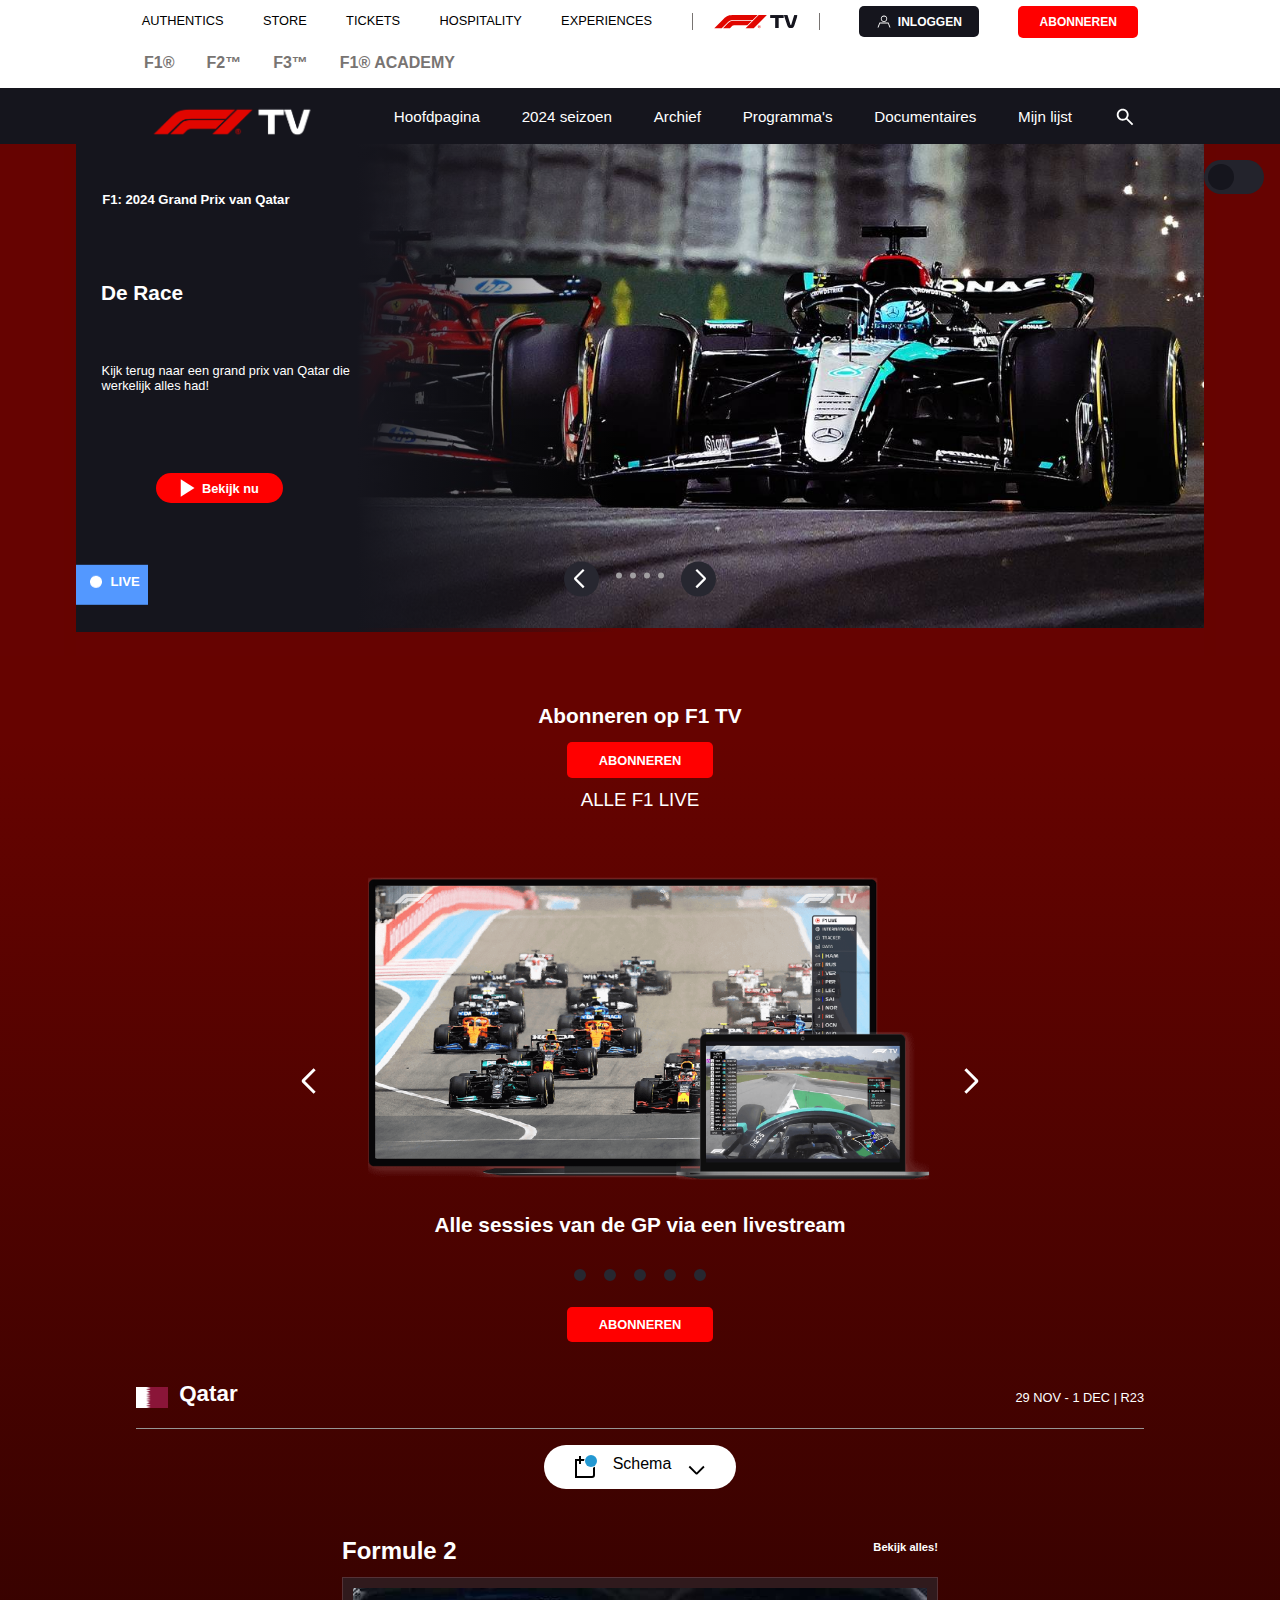
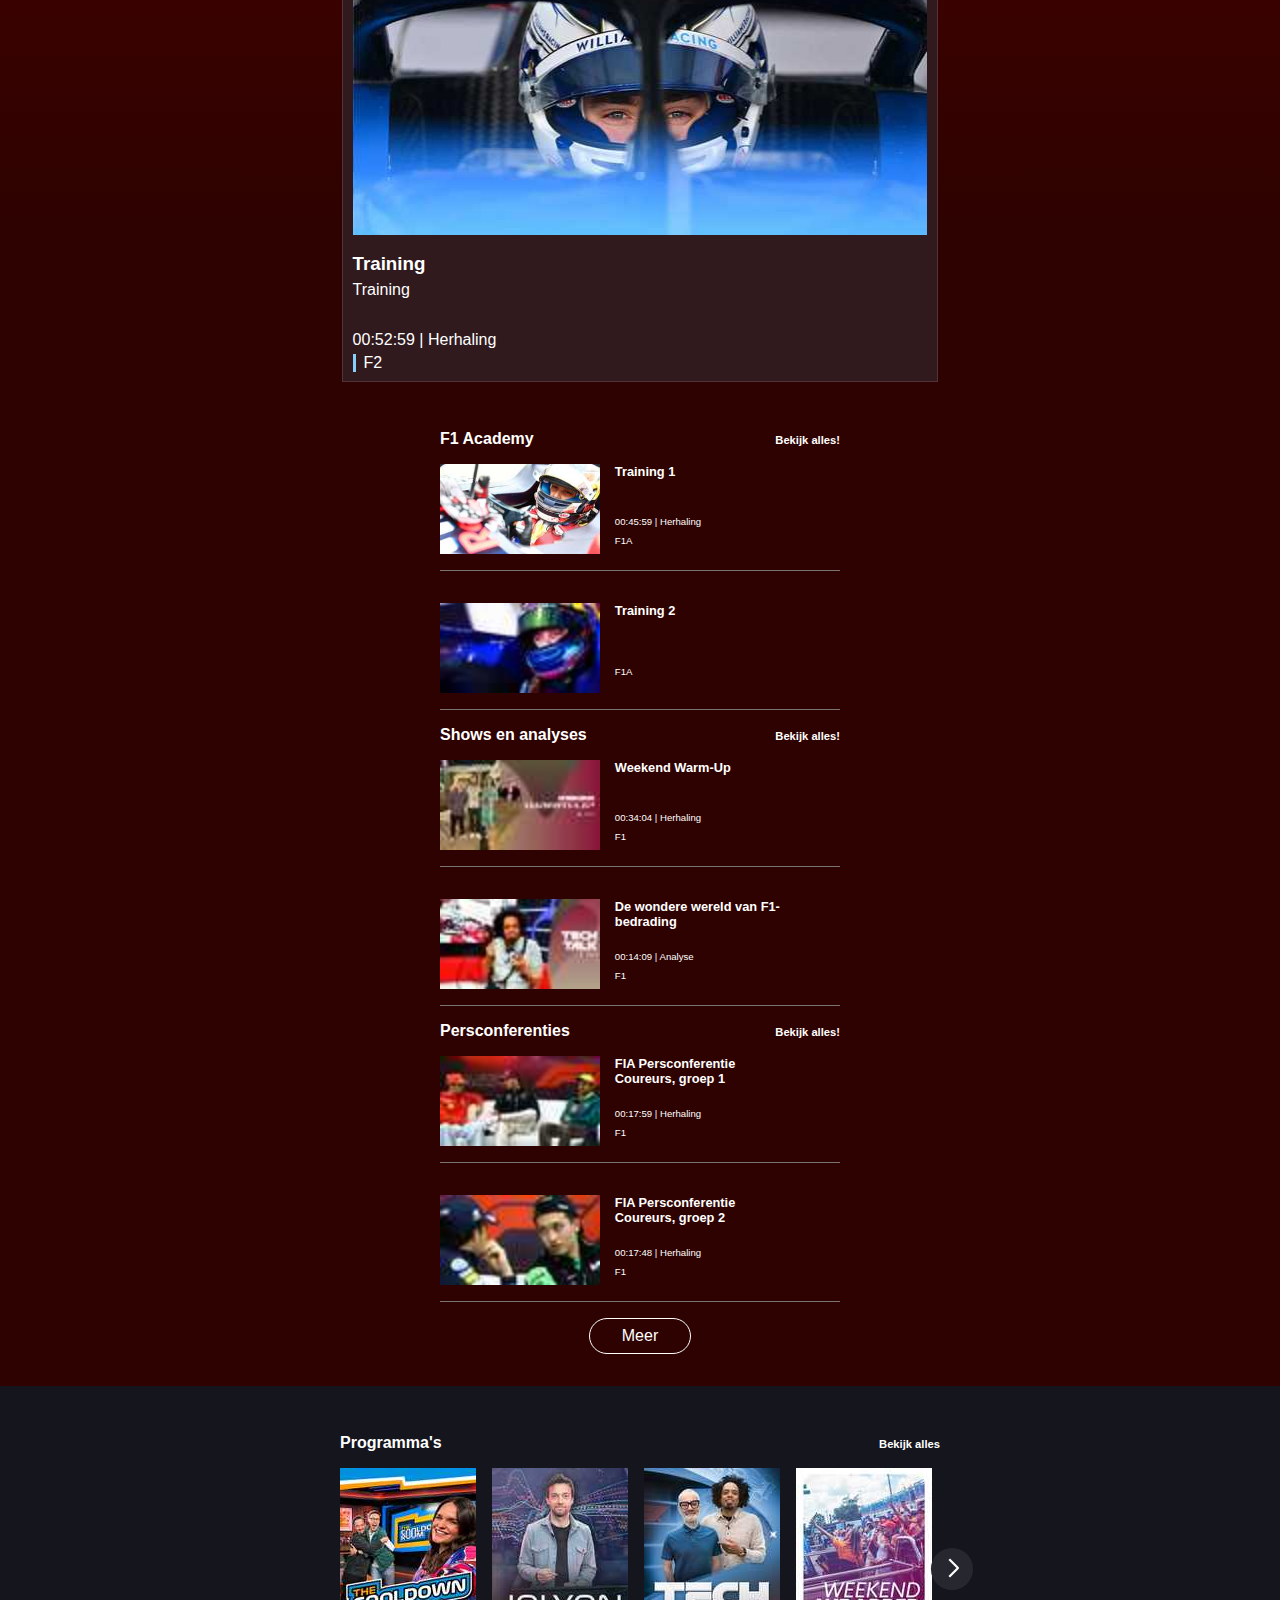
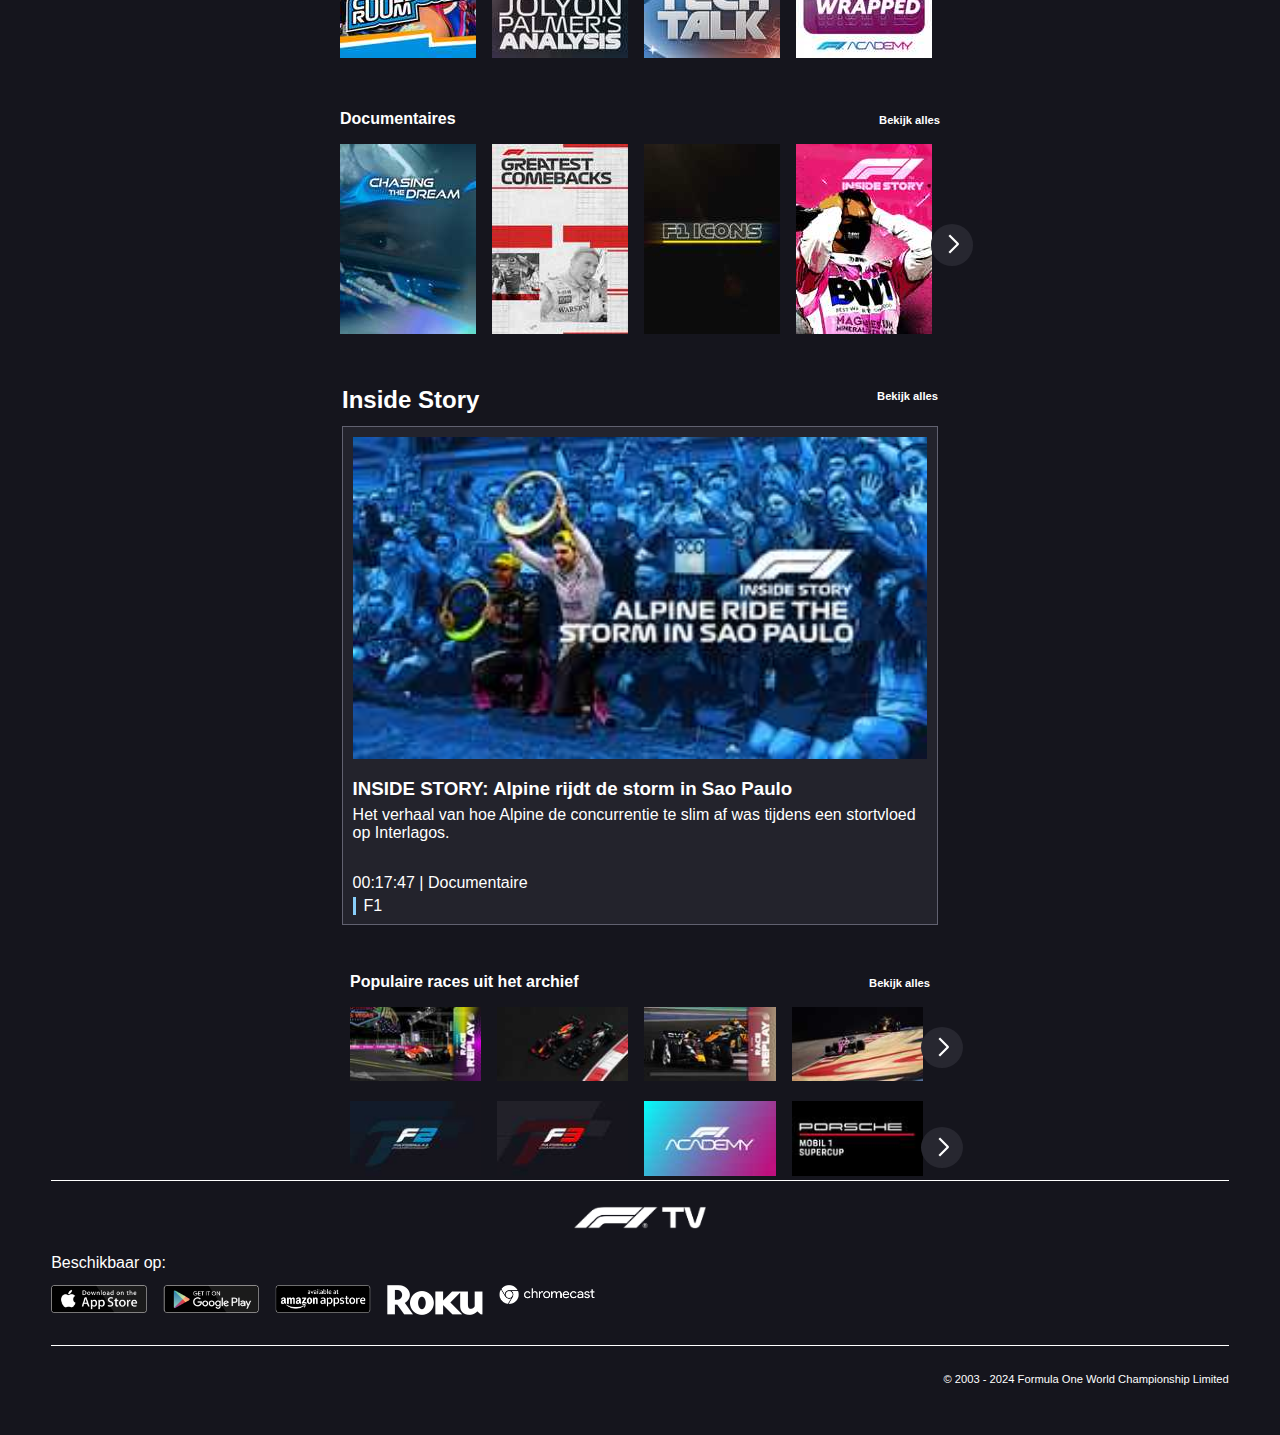
==== commit b4f517a9: "Push 12" ====
--- a/index.html
+++ b/index.html
@@ -19,18 +19,20 @@
 			<ul>
 				<li>
 					<button>
-						<svg xmlns="http://www.w3.org/2000/svg" width="28" height="28" viewBox="0 0 28 28" fill="none" alt="Hamburger menu">
+						<svg xmlns="http://www.w3.org/2000/svg" width="28" height="28" viewBox="0 0 28 28" fill="none">
 							<path d="M4.66675 21H23.3334L22.1667 18.6667H4.66675V21Z" fill="white"/>
 							<path d="M4.66675 15.1667H20.4167L19.2501 12.8333H4.66675V15.1667Z" fill="white"/>
 							<path d="M4.66675 9.33333H18.6667L17.5001 7H4.66675V9.33333Z" fill="white"/>
+							<title>Hamburger menu</title>
 						</svg>
 					</button>
 				</li>
 				<li><a href="index.html"><img src="images/f1-tv-logo.webp" alt="F1TV logo"></a></li>
 				<li>
 					<button>
-						<svg xmlns="http://www.w3.org/2000/svg" width="22" height="22" viewBox="0 0 22 22" fill="none" alt="Vergrootglas">
+						<svg xmlns="http://www.w3.org/2000/svg" width="22" height="22" viewBox="0 0 22 22" fill="none">
 							<path d="M17.9667 19.25L12.1917 13.475C11.7333 13.8417 11.2063 14.1319 10.6104 14.3458C10.0146 14.5597 9.38056 14.6667 8.70833 14.6667C7.04306 14.6667 5.63383 14.0898 4.48067 12.936C3.3275 11.7822 2.75061 10.373 2.75 8.70833C2.74939 7.04367 3.32628 5.63444 4.48067 4.48067C5.63506 3.32689 7.04428 2.75 8.70833 2.75C10.3724 2.75 11.7819 3.32689 12.9369 4.48067C14.0919 5.63444 14.6685 7.04367 14.6667 8.70833C14.6667 9.38056 14.5597 10.0146 14.3458 10.6104C14.1319 11.2063 13.8417 11.7333 13.475 12.1917L19.25 17.9667L17.9667 19.25ZM8.70833 12.8333C9.85417 12.8333 10.8283 12.4324 11.6307 11.6307C12.4331 10.8289 12.8339 9.85478 12.8333 8.70833C12.8327 7.56189 12.4318 6.58808 11.6307 5.78692C10.8295 4.98575 9.85539 4.58456 8.70833 4.58333C7.56128 4.58211 6.58747 4.98331 5.78692 5.78692C4.98636 6.59053 4.58517 7.56433 4.58333 8.70833C4.5815 9.85233 4.9827 10.8264 5.78692 11.6307C6.59114 12.4349 7.56495 12.8358 8.70833 12.8333Z" fill="white"/>
+							<title>Zoekbalk</title>
 						</svg>
 					</button>
 				</li>
@@ -41,8 +43,9 @@
 				<ul>
 					<li>
 						<button>
-							<svg xmlns="http://www.w3.org/2000/svg" width="20" height="20" viewBox="0 0 20 20" fill="none" alt="Hamburger menu sluiten">
+							<svg xmlns="http://www.w3.org/2000/svg" width="20" height="20" viewBox="0 0 20 20" fill="none">
 								<path d="M19.75 3.67844L17.0716 1L10.375 7.69656L3.67844 1L1 3.67844L7.69656 10.375L1 17.0716L3.67844 19.75L10.375 13.0534L17.0716 19.75L19.75 17.0716L13.0534 10.375L19.75 3.67844Z" fill="white"/>
+								<title>Sluiten</title>
 							</svg>
 						</button>
 					</li>
@@ -97,7 +100,7 @@
 		</nav>
 
 		<!-- Algemene nav vanaf 1000px breedte  -->
-		<section class="grootMenu">
+		<div class="grootMenu">
 			<ul>
 				<li><p>AUTHENTICS</p></li>
 				<li><p>STORE</p></li>
@@ -134,13 +137,14 @@
 				<li><p>Mijn lijst</p></li>
 				<li>
 					<button>
-						<svg xmlns="http://www.w3.org/2000/svg" width="22" height="22" viewBox="0 0 22 22" fill="none" alt="Vergrootglas">
+						<svg xmlns="http://www.w3.org/2000/svg" width="22" height="22" viewBox="0 0 22 22" fill="none">
 							<path d="M17.9667 19.25L12.1917 13.475C11.7333 13.8417 11.2063 14.1319 10.6104 14.3458C10.0146 14.5597 9.38056 14.6667 8.70833 14.6667C7.04306 14.6667 5.63383 14.0898 4.48067 12.936C3.3275 11.7822 2.75061 10.373 2.75 8.70833C2.74939 7.04367 3.32628 5.63444 4.48067 4.48067C5.63506 3.32689 7.04428 2.75 8.70833 2.75C10.3724 2.75 11.7819 3.32689 12.9369 4.48067C14.0919 5.63444 14.6685 7.04367 14.6667 8.70833C14.6667 9.38056 14.5597 10.0146 14.3458 10.6104C14.1319 11.2063 13.8417 11.7333 13.475 12.1917L19.25 17.9667L17.9667 19.25ZM8.70833 12.8333C9.85417 12.8333 10.8283 12.4324 11.6307 11.6307C12.4331 10.8289 12.8339 9.85478 12.8333 8.70833C12.8327 7.56189 12.4318 6.58808 11.6307 5.78692C10.8295 4.98575 9.85539 4.58456 8.70833 4.58333C7.56128 4.58211 6.58747 4.98331 5.78692 5.78692C4.98636 6.59053 4.58517 7.56433 4.58333 8.70833C4.5815 9.85233 4.9827 10.8264 5.78692 11.6307C6.59114 12.4349 7.56495 12.8358 8.70833 12.8333Z" fill="white"/>
+							<title>Zoekbalk</title>
 						</svg>
 					</button>
 				</li>
 			</ul>
-		</section>
+		</div>
 
 		<!-- Eerste carousel direct onder de nav  -->
 		<section class="headerCarouselHome">
@@ -153,13 +157,13 @@
 				</label>
 
 				<div class="live">
-					<img src="images/Ellipse 3.png" alt="Bolletje in 'live' tag">
+					<img src="images/Ellipse3.png" alt="Bolletje in 'live' tag">
 					<p>LIVE</p>
 				</div>
 
 				<div>
 					<p>F1: 2024 Grand Prix van Qatar</p>
-					<p>De Race</p>
+					<h3>De Race</h3>
 					<p>Kijk terug naar een grand prix van Qatar die werkelijk alles had!</p>
 					<a href="race.html">
 						<svg xmlns="http://www.w3.org/2000/svg" width="30" height="30" viewBox="0 0 30 30" fill="none">
@@ -195,7 +199,7 @@
 			<!-- Abonneer carousel  -->
 			<section class="abonneerCarousel">
 				<article>
-					<p>ALLE F1 LIVE</p>
+					<h3>ALLE F1 LIVE</h3>
 					<img src="images/all-f1-live-v2.png" alt="Thumbnail">
 					<p>Alle sessies van de GP via een livestream</p>
 				</article>
@@ -224,7 +228,7 @@
 				<details> <!-- https://www.w3schools.com/tags/tag_details.asp -->
 					<!-- Alles in het onuitgklapte schema  -->
 					<summary>	
-						<svg xmlns="http://www.w3.org/2000/svg" width="24" height="24" viewBox="0 0 24 24" fill="none" alt="Kalender icoon">
+						<svg xmlns="http://www.w3.org/2000/svg" width="24" height="24" viewBox="0 0 24 24" fill="none">
 							<g clip-path="url(#clip0_72_83)">
 							<path d="M19 5H3L3 7V22H5H19C20.1046 22 21 21.1046 21 20V7C21 5.89543 20.1046 5 19 5Z" stroke="black" stroke-width="2" stroke-linecap="round"/>
 							<path d="M8 2V1H6V2H8ZM6 8V9H8V8H6ZM18 2C18 1.44772 17.5523 1 17 1C16.4477 1 16 1.44772 16 2H18ZM16 5C16 5.55228 16.4477 6 17 6C17.5523 6 18 5.55228 18 5H16ZM6 2V8H8V2H6ZM16 2V5H18V2H16Z" fill="black"/>
@@ -236,12 +240,12 @@
 							<rect width="24" height="24" fill="white"/>
 							</clipPath>
 							</defs>
+							<title>Kalender icoon</title>
 						</svg>
-
-						<p>Schema</p>
-
-						<svg xmlns="http://www.w3.org/2000/svg" width="20" height="20" viewBox="0 0 24 24" fill="none" alt="Dropdown">
+						Schema
+						<svg xmlns="http://www.w3.org/2000/svg" width="20" height="20" viewBox="0 0 24 24" fill="none">
 							<path d="M2 8.56043L3.5459 7L11.5459 15L19.5459 7L21.092 8.56043L12.6065 17.0459C12.3252 17.3271 11.9437 17.4851 11.546 17.4851C11.1483 17.4851 10.7668 17.3271 10.4855 17.0459L2 8.56043Z" fill="black"/>
+							<title>Dropdown icoon</title>
 						</svg>
 					</summary>
 					<!-- Alles in uitgeklapte schema  -->
@@ -249,13 +253,15 @@
 					<div>
 						<ul>
 							<li>
-								<svg xmlns="http://www.w3.org/2000/svg" width="24" height="24" viewBox="0 0 24 24" fill="none" alt="Pijl naar links">
+								<svg xmlns="http://www.w3.org/2000/svg" width="24" height="24" viewBox="0 0 24 24" fill="none">
 									<path d="M13.9396 21.546L15.5 20.0001L7.5 12.0001L15.5 4.00012L13.9396 2.45402L5.45407 10.9395C5.17287 11.2208 5.01489 11.6023 5.01489 12C5.01489 12.3978 5.17287 12.7792 5.45407 13.0605L13.9396 21.546Z" fill="white"/>
+									<title>Pijl naar links</title>
 								</svg>
 							</li>
 							<li>
-								<svg xmlns="http://www.w3.org/2000/svg" width="24" height="24" viewBox="0 0 24 24" fill="none" alt="Pijl naar rechts">
+								<svg xmlns="http://www.w3.org/2000/svg" width="24" height="24" viewBox="0 0 24 24" fill="none">
 									<path d="M10.0604 2.45398L8.5 3.99988L16.5 11.9999L8.5 19.9999L10.0604 21.546L18.5459 13.0605C18.8271 12.7792 18.9851 12.3977 18.9851 12C18.9851 11.6022 18.8271 11.2208 18.5459 10.9395L10.0604 2.45398Z" fill="white"/>
+									<title>Pijl naar rechts</title>
 								</svg>
 							</li>
 						</ul>
@@ -269,7 +275,7 @@
 
 						<!-- Carousel  -->
 						<section>
-							<p>DONDERDAG</p>
+							<h4>DONDERDAG</h4>
 							<div class="schemaKaartje">
 								<p>F1</p>
 								<p>Weekend Warm-Up</p>
@@ -278,7 +284,7 @@
 								</svg>
 							</div>
 	
-							<p>VRIJDAG</p>
+							<h4>VRIJDAG</h4>
 							<div class="schemaKaartje">
 								<p>F1A</p>
 								<p>Training</p>
@@ -327,7 +333,7 @@
 								</svg>
 							</div>
 	
-							<p>ZATERDAG</p>
+							<h4>ZATERDAG</h4>
 							<div class="schemaKaartje">
 								<p>F1A</p>
 								<p>Race 1</p>
@@ -384,7 +390,7 @@
 								</svg>							
 							</div>
 
-							<p>ZONDAG</p>
+							<h4>ZONDAG</h4>
 							<div class="schemaKaartje">
 								<p>F1A</p>
 								<p>Race 3</p>
@@ -598,8 +604,8 @@
 		<!-- Uitgelicht artikel  -->
 		<section class="kaartje">
 			<ul>
-				<h2>Inside Story</h2>
-				<a class="bekijkAlles" href="#">Bekijk alles</a>
+				<li><h2>Inside Story</h2></li>
+				<li><a class="bekijkAlles" href="#">Bekijk alles</a></li>
 			</ul>
 
 			<article>
--- a/styles/style.css
+++ b/styles/style.css
@@ -515,7 +515,7 @@
 	font-weight: 650;
 }
 
-.headerCarouselHome article div p:nth-of-type(2){
+.headerCarouselHome article div h3 {
 	display: flex;
 	justify-content: center;
 	text-align: center;
@@ -523,7 +523,7 @@
 	font-weight: 700;
 }
 
-.headerCarouselHome article div p:nth-of-type(3) {
+.headerCarouselHome article div p:nth-of-type(2) {
 	margin: 1em 2em 0 2em;
 	display: flex;
 	justify-content: center;
@@ -623,12 +623,12 @@
 		justify-content: left;
 		margin: 3em 0 0 2em;
 	}
-	.headerCarouselHome article div p:nth-of-type(2) {
+	.headerCarouselHome article div h3 {
 		display: flex;
 		justify-content: left;
 		margin: 2em 0 0 1.2em;
 	}
-	.headerCarouselHome article div p:nth-of-type(3) {
+	.headerCarouselHome article div p:nth-of-type(2) {
 		display: flex;
 		justify-content: left;
 		margin: 2em 2em 0 2em;
@@ -705,7 +705,7 @@
 	display: grid;
 }
 
-.abonneerCarousel article:nth-of-type(1) p:nth-of-type(1) {
+.abonneerCarousel article:nth-of-type(1) h3 {
 	display: flex;
 	justify-content: center;
 	font-weight: 500;
@@ -717,7 +717,7 @@
 	justify-self: center;
 }
 
-.abonneerCarousel article:nth-of-type(1) p:nth-of-type(2) {
+.abonneerCarousel article:nth-of-type(1) p {
 	display: flex;
 	justify-content: center;
 	text-align: center;
@@ -837,6 +837,10 @@
 	display: flex;
 }
 
+.schema details summary svg:nth-of-type(1) {
+	margin: 0 1em 0 0;
+}
+
 .schema details summary p {
 	margin: 0 0.6em 0 1em;
 	font-size: 1.2em;
@@ -844,7 +848,7 @@
 }
 
 .schema details summary svg:nth-of-type(2) {
-	margin: 0.3em 0 0 0.3em;
+	margin: 0.3em 0 0 1em;
 }
 
 /* Uitklap gebeuren */
@@ -911,7 +915,7 @@
 	display: none;
 }
 
-.schema details section p:nth-of-type(1) {
+.schema details section h4:nth-of-type(1) {
 	grid-column-start: 1;
 	grid-column-end: 2;
 	grid-row-start: 1;
@@ -941,7 +945,7 @@
 	padding: 0 4em 0 4em;
 }
 
-.schema details section p:nth-of-type(2) {
+.schema details section h4:nth-of-type(2) {
 	grid-column-start: 2;
 	grid-column-end: 3;
 	grid-row-start: 1;
@@ -1063,7 +1067,7 @@
 	padding: 0 4em 0 4em;
 }
 
-.schema details section p:nth-of-type(3) {
+.schema details section h4:nth-of-type(3) {
 	grid-column-start: 4;
 	grid-column-end: 5;
 	grid-row-start: 1;
@@ -1203,7 +1207,7 @@
 	padding: 0 4em 0 4em;
 }
 
-.schema details section p:nth-of-type(4) {
+.schema details section h4:nth-of-type(4) {
 	grid-column-start: 7;
 	grid-column-end: 8;
 	grid-row-start: 1;
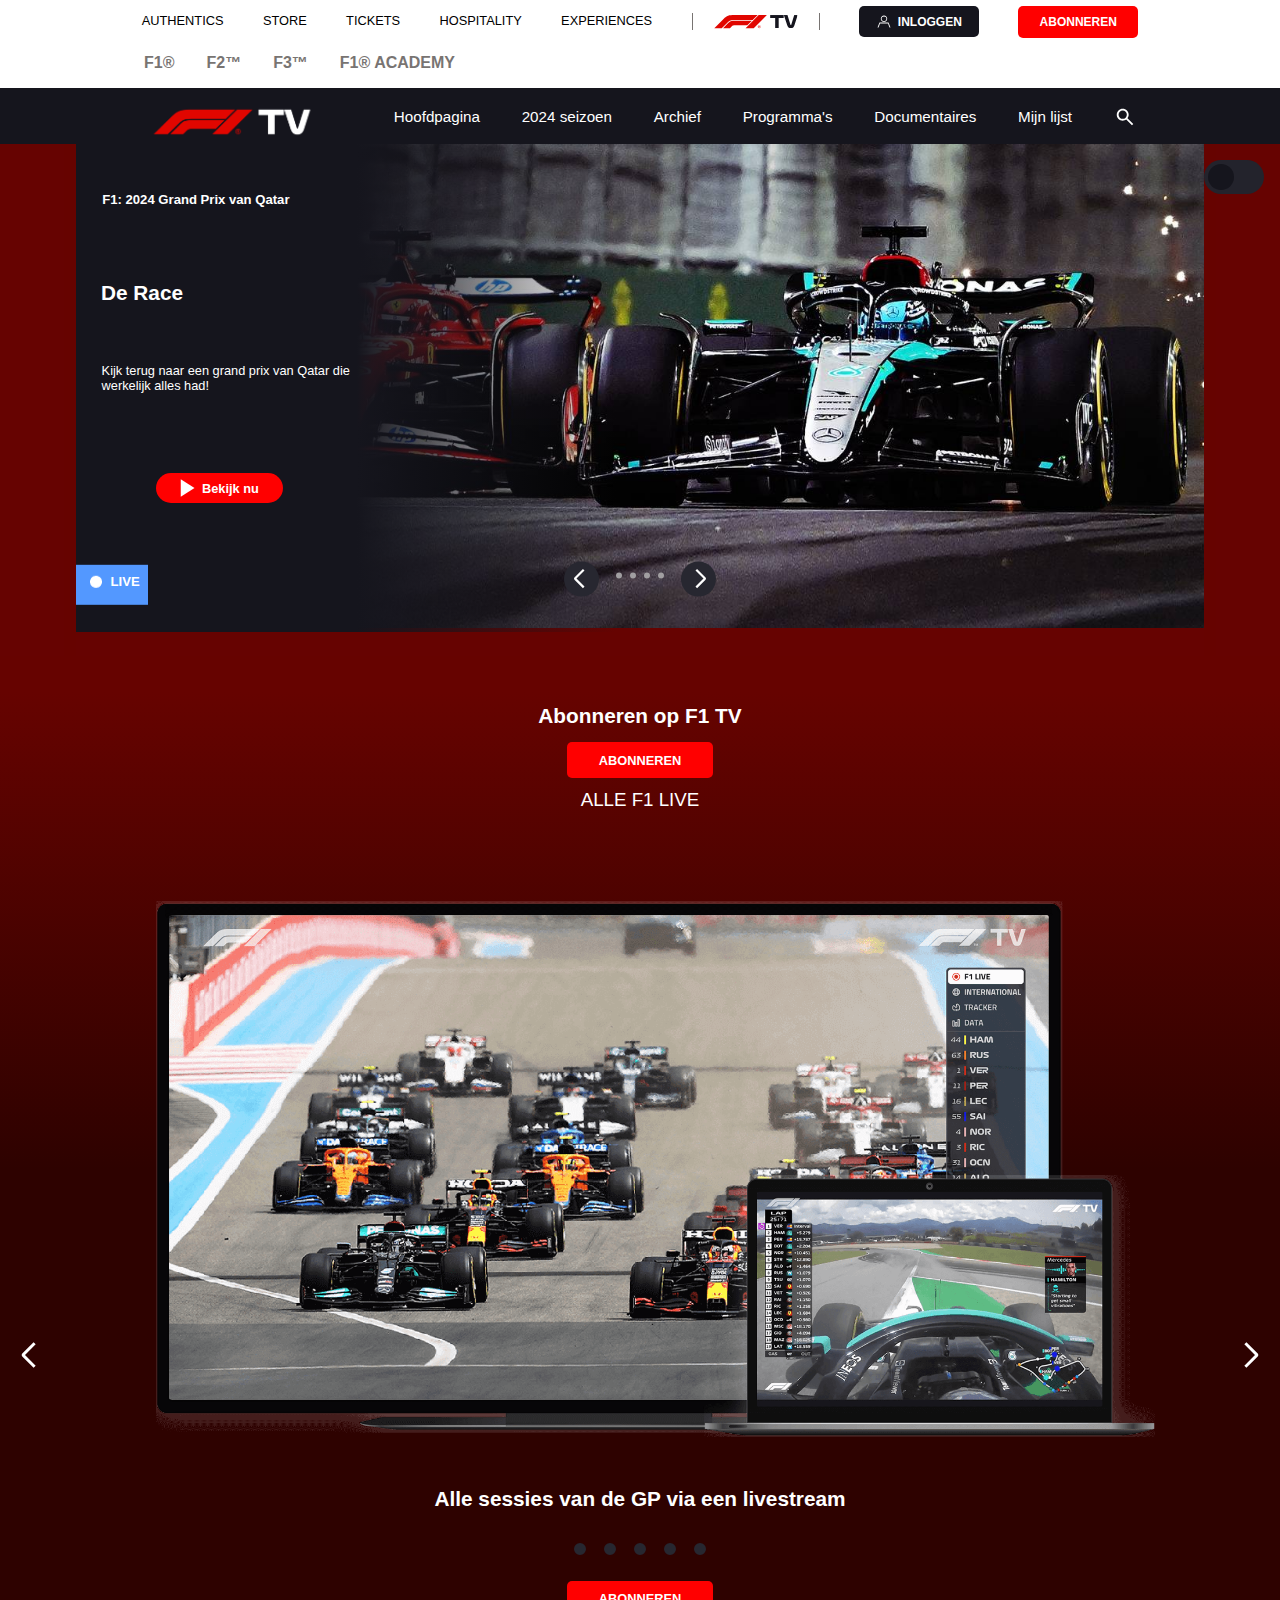
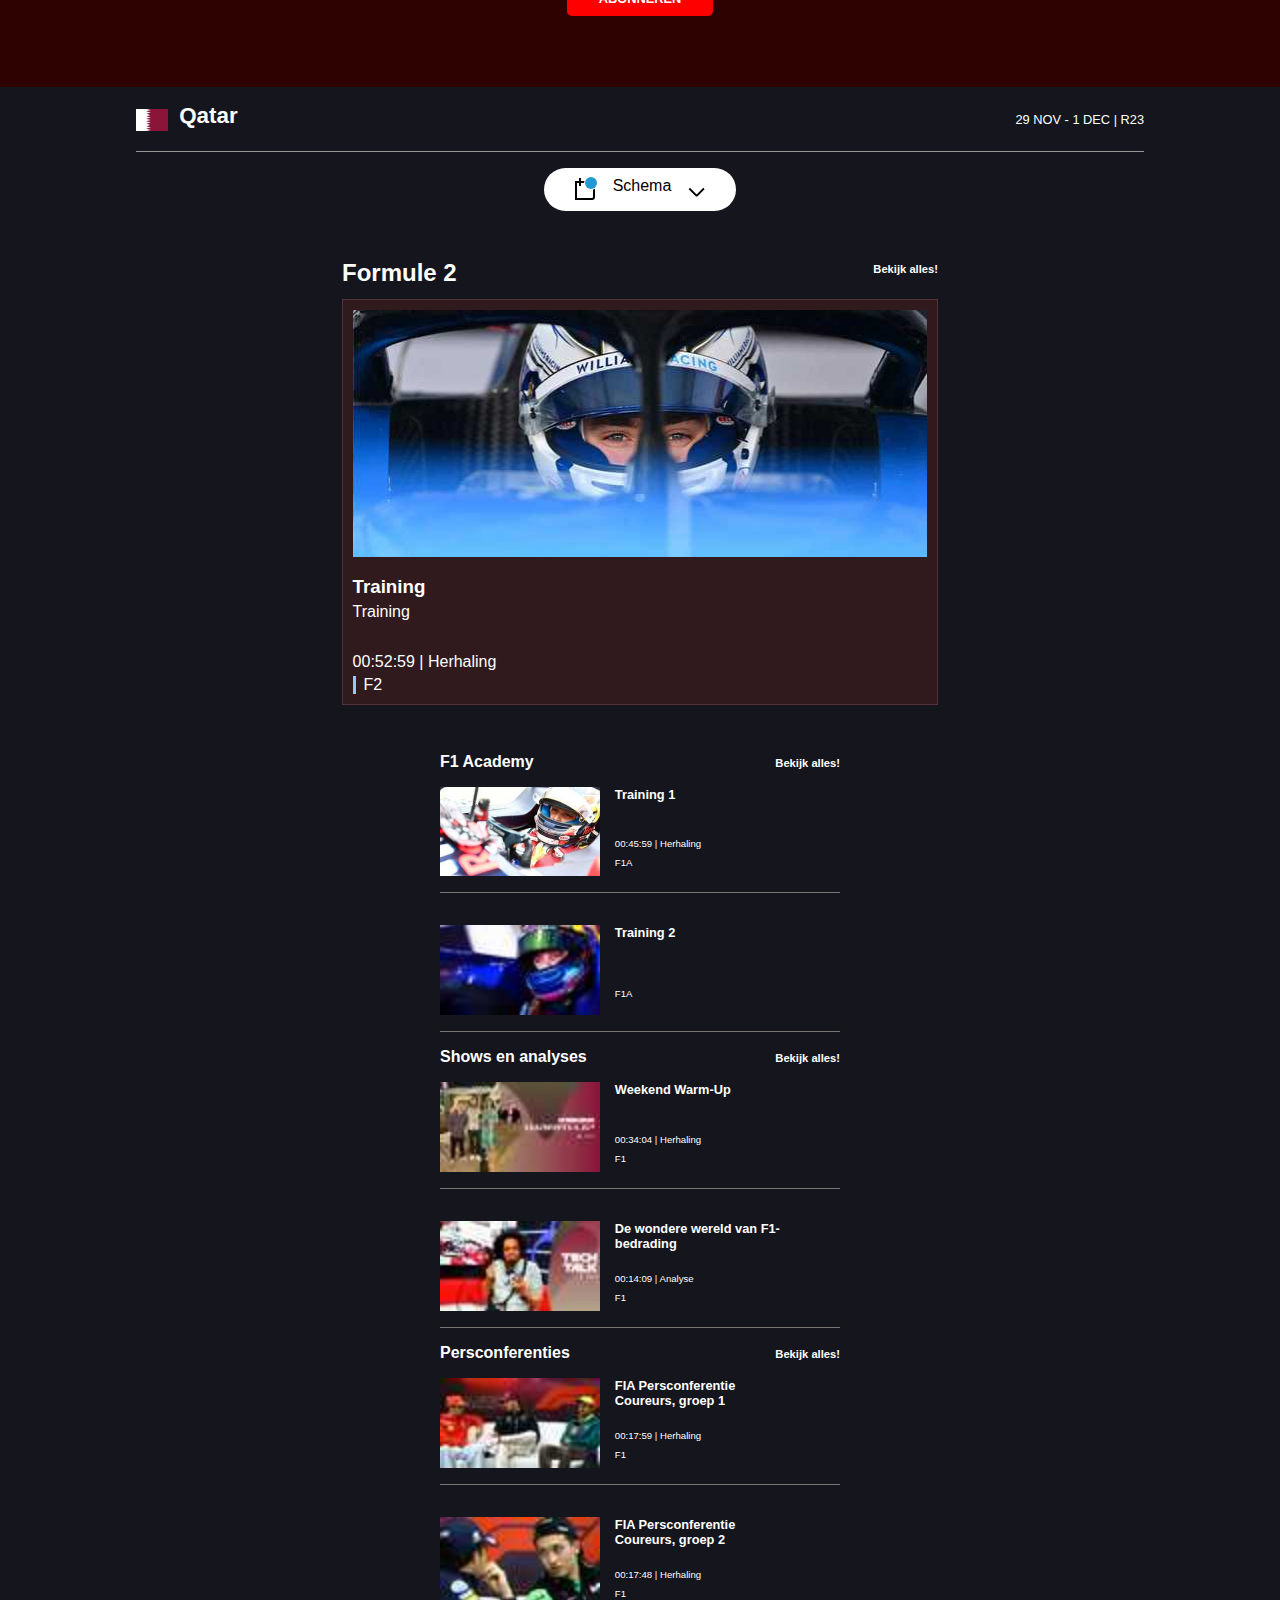
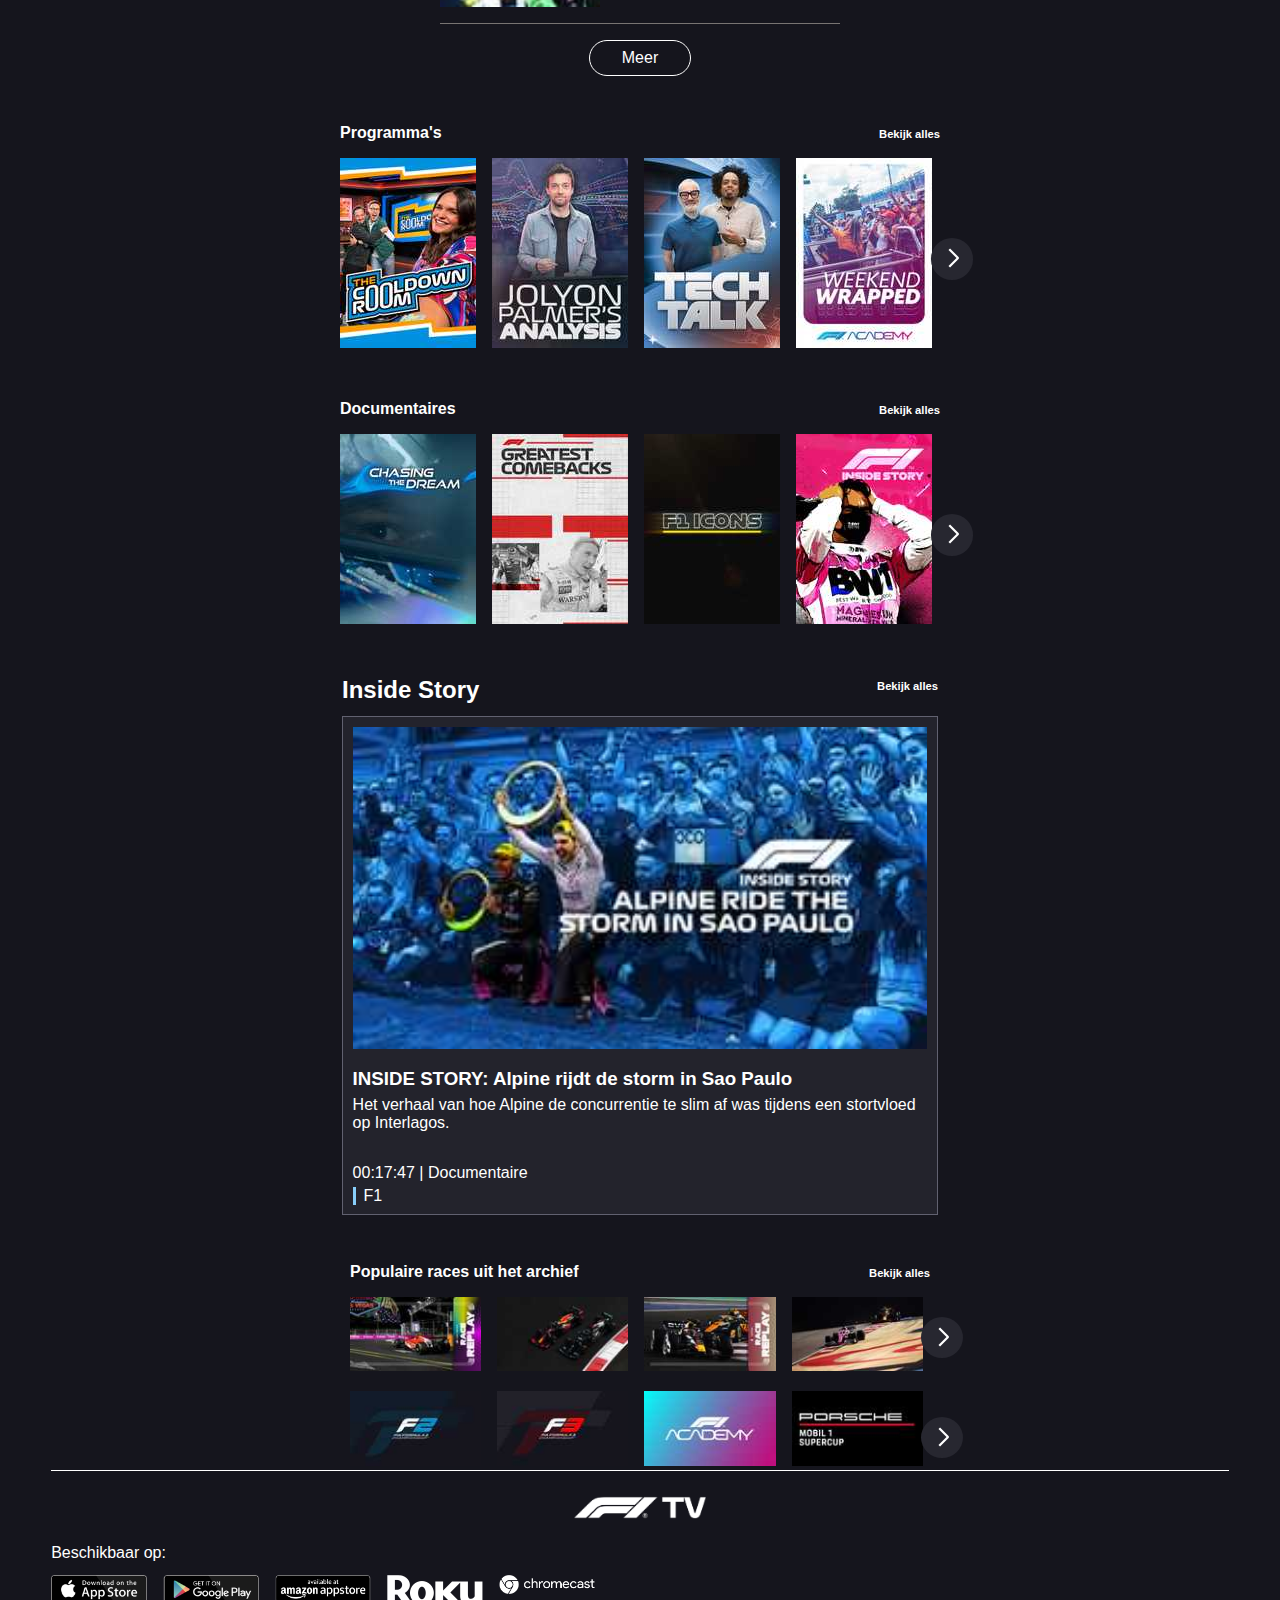
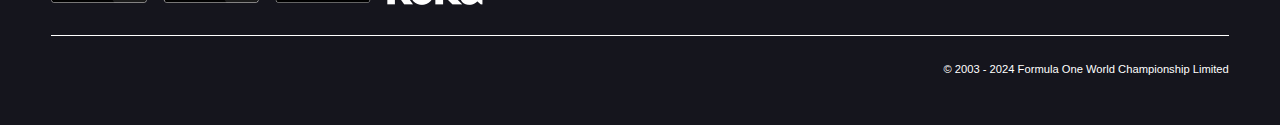
==== commit a6dac529: "Push 13" ====
--- a/index.html
+++ b/index.html
@@ -147,7 +147,7 @@
 		</div>
 
 		<!-- Eerste carousel direct onder de nav  -->
-		<section class="headerCarouselHome">
+		<div class="headerCarouselHome">
 			<article>
 				<img src="images/Race_in_30_minuten.jpeg" alt="Thumbnail race in 30 minuten">
 				
@@ -182,7 +182,7 @@
 					<li><button><img src="images/arrow-right-icon-klein.svg" alt="Pijl naar rechts"></button></li>
 				</ul>
 			</article>	
-		</section>
+		</div>
 	</header>
 
 	<main>
@@ -197,7 +197,7 @@
 			</section>
 	
 			<!-- Abonneer carousel  -->
-			<section class="abonneerCarousel">
+			<idv class="abonneerCarousel">
 				<article>
 					<h3>ALLE F1 LIVE</h3>
 					<img src="images/all-f1-live-v2.png" alt="Thumbnail">
@@ -215,7 +215,7 @@
 				</ul>
 
 				<button>ABONNEREN</button>
-			</section>
+			</div>
 	
 			<!-- Uitklapschema weekend planning  -->
 			<section class="schema">
--- a/styles/style.css
+++ b/styles/style.css
@@ -1839,10 +1839,15 @@
 	display: flex;
 	flex-direction: row;
 	margin: 2em 0 2em 1em;
-	padding: 0.6em 2em 0.6em 1em;
+	padding: 0.6em 2em 0 1em;
 	background-color: #660301;
+	color: var(--color-text-1);
 	border: none;
 	border-radius: 72px;
+}
+
+.videoSectie ul li button svg {
+	padding-bottom: 0.5em;
 }
 
 .videoSectie ul li button p {
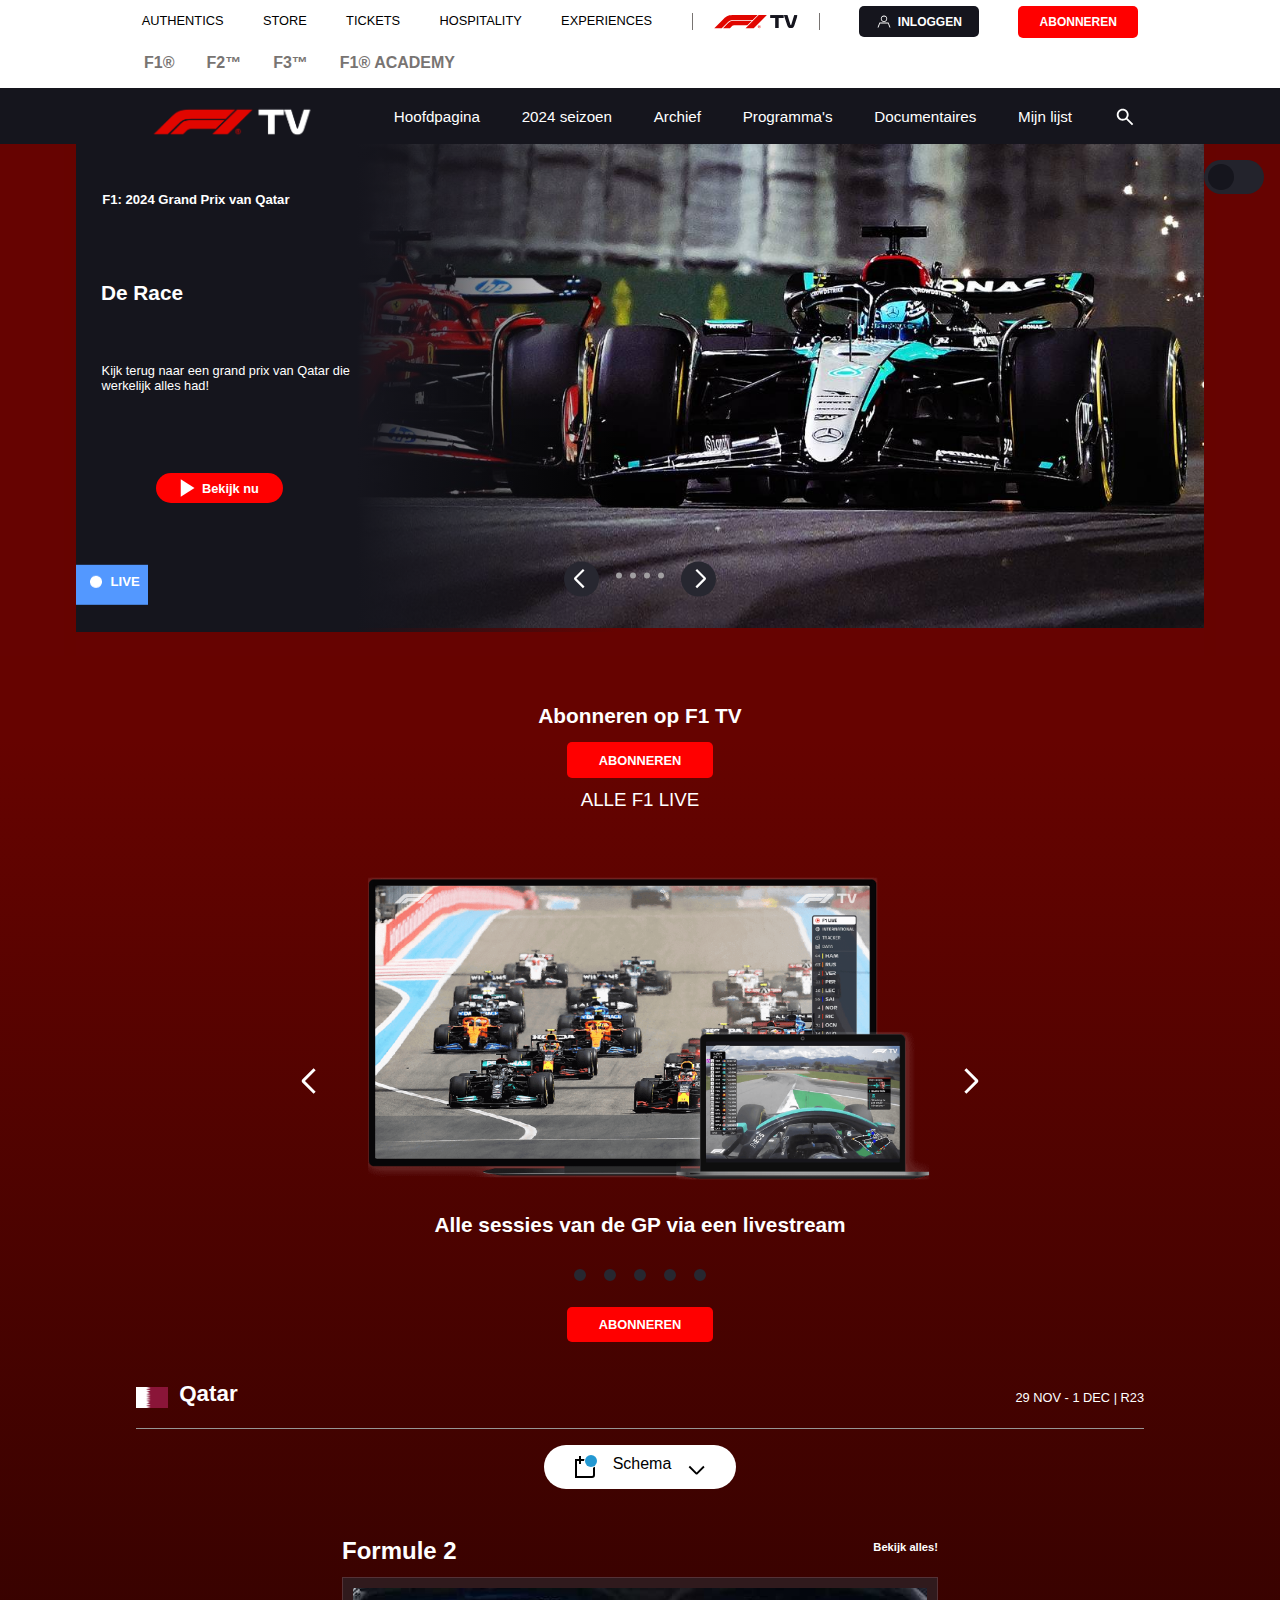
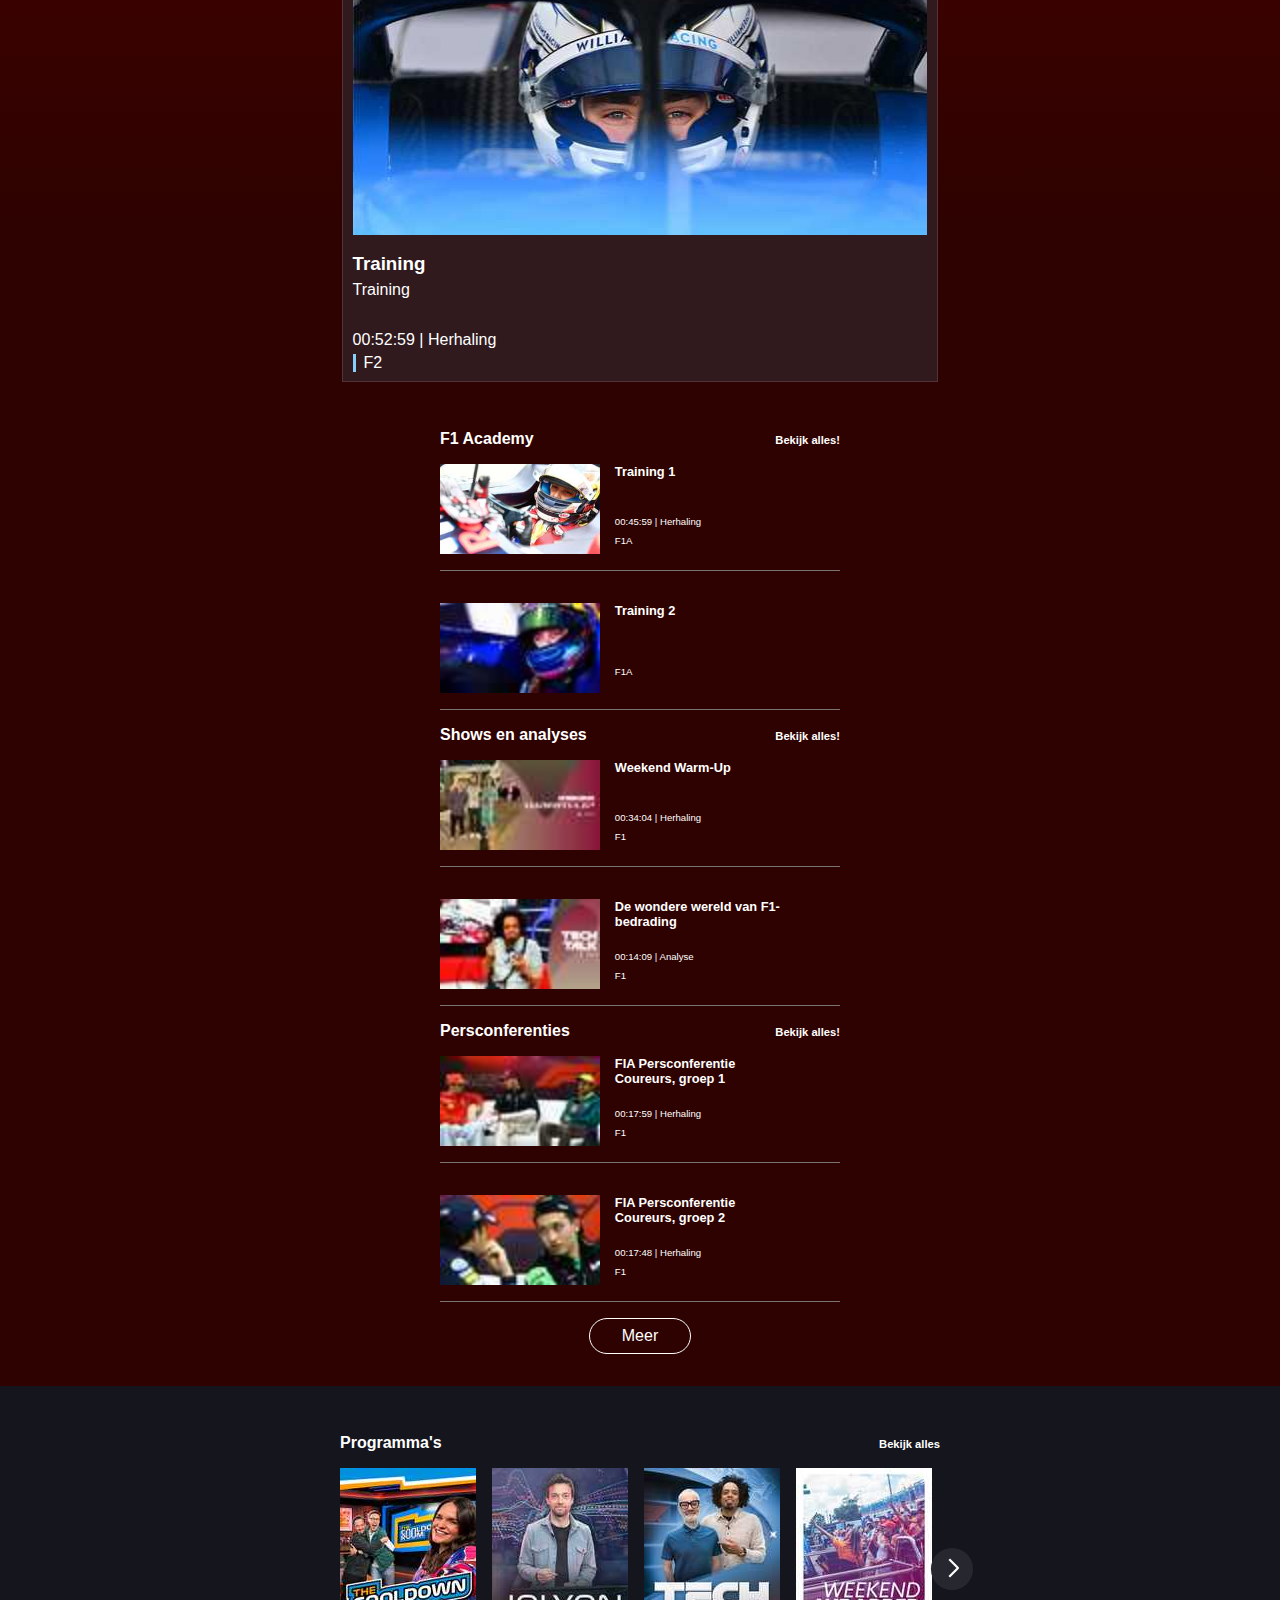
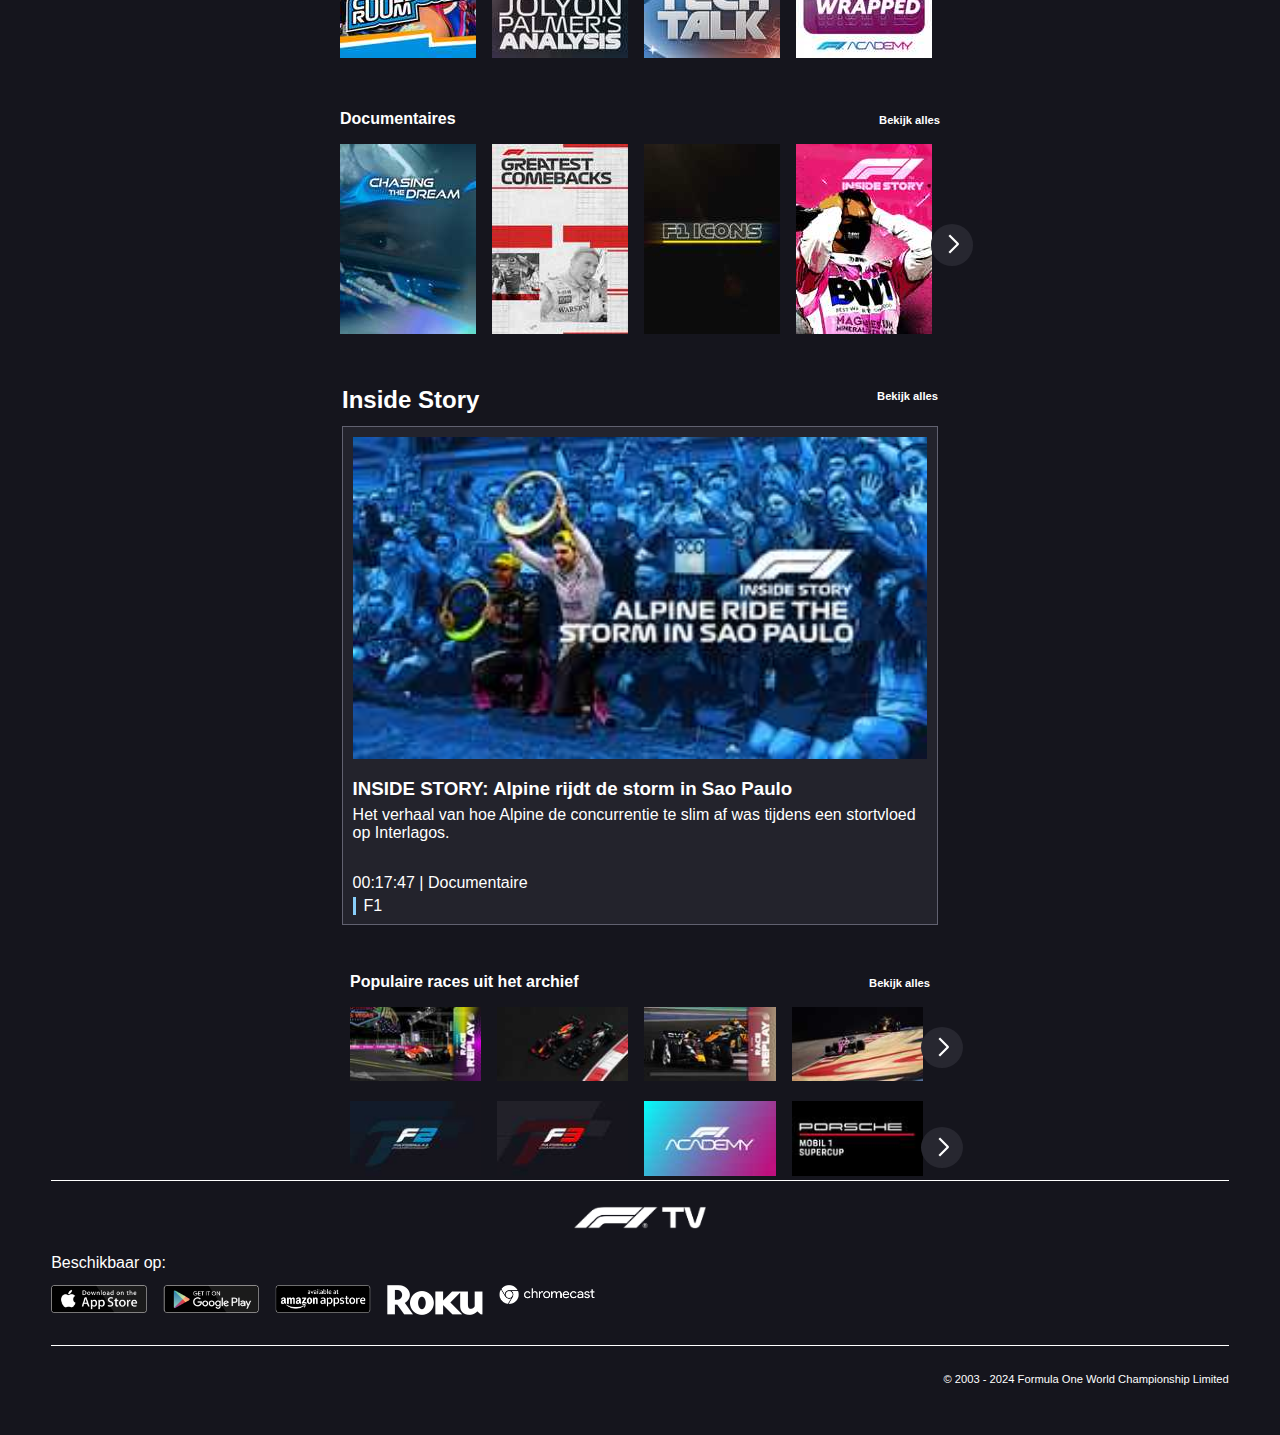
==== commit f19d9fb4: "Push 13" ====
--- a/index.html
+++ b/index.html
@@ -197,7 +197,7 @@
 			</section>
 	
 			<!-- Abonneer carousel  -->
-			<idv class="abonneerCarousel">
+			<div class="abonneerCarousel">
 				<article>
 					<h3>ALLE F1 LIVE</h3>
 					<img src="images/all-f1-live-v2.png" alt="Thumbnail">
